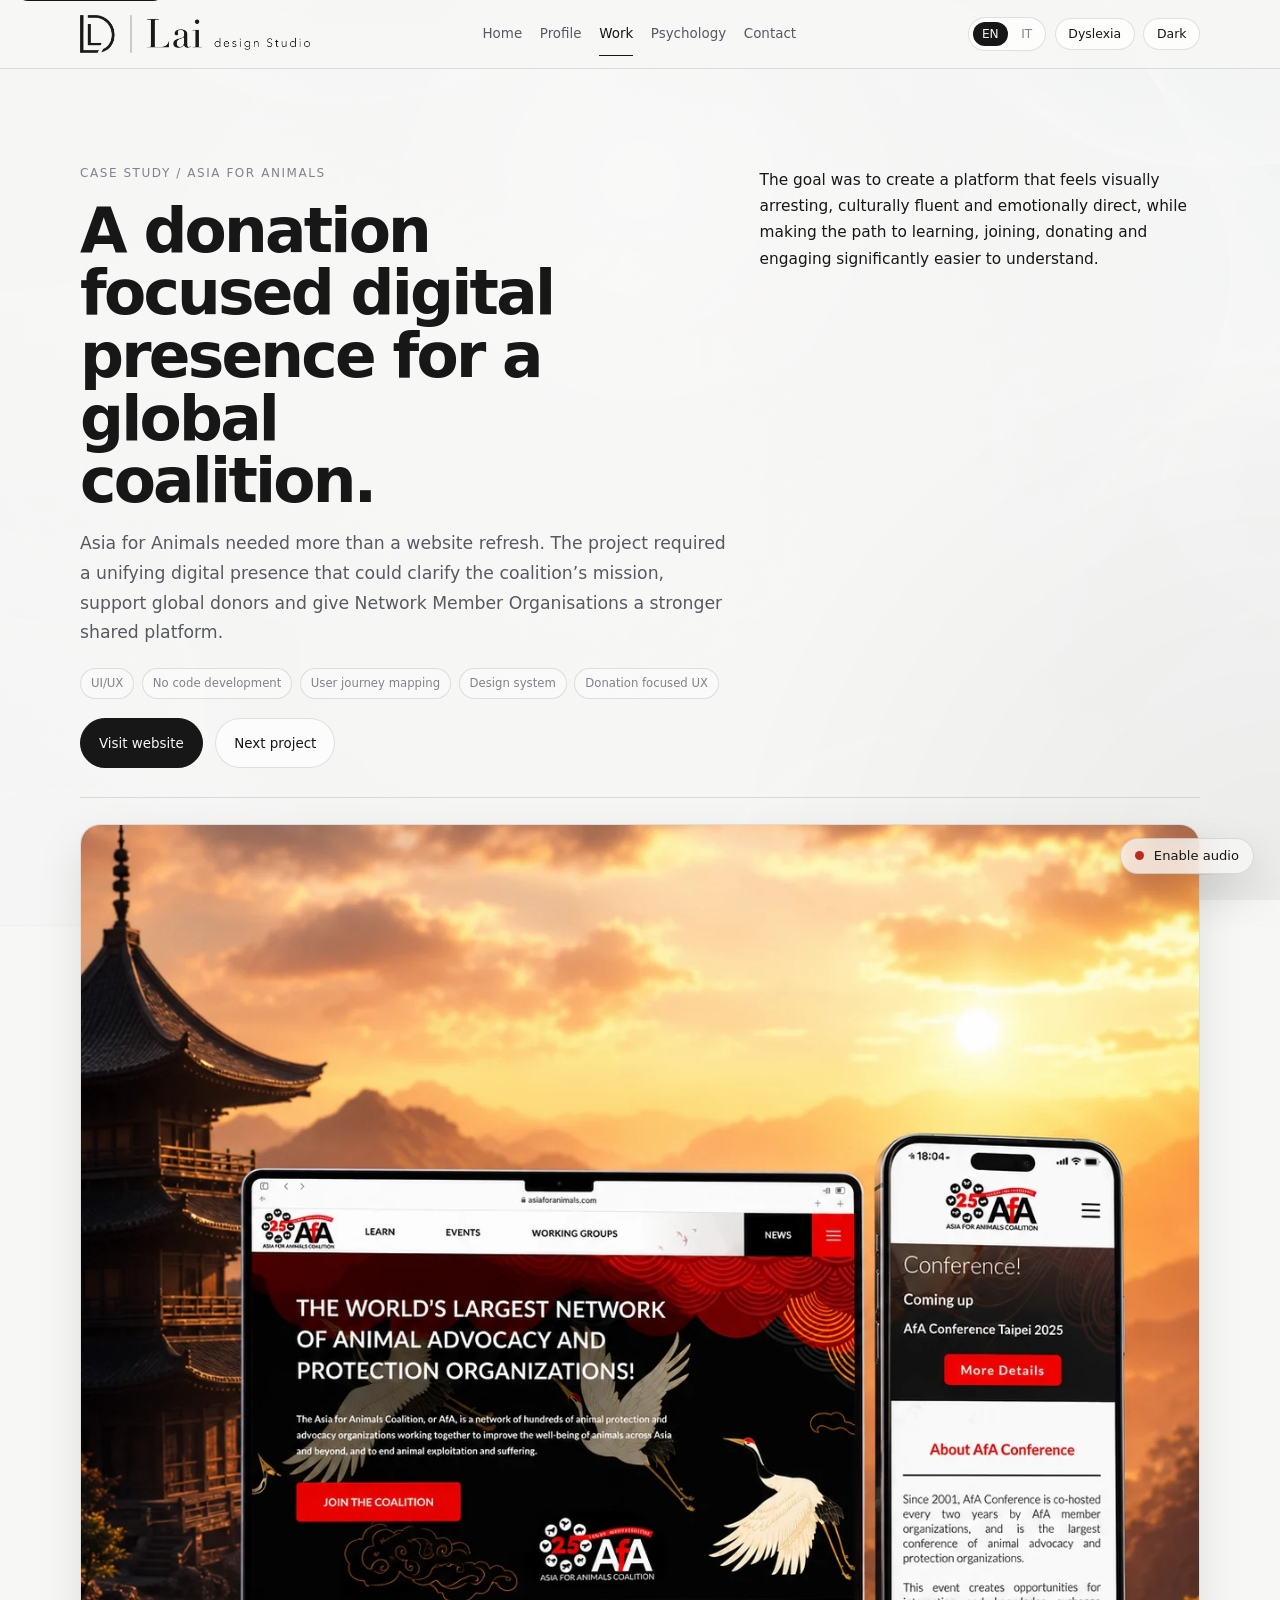
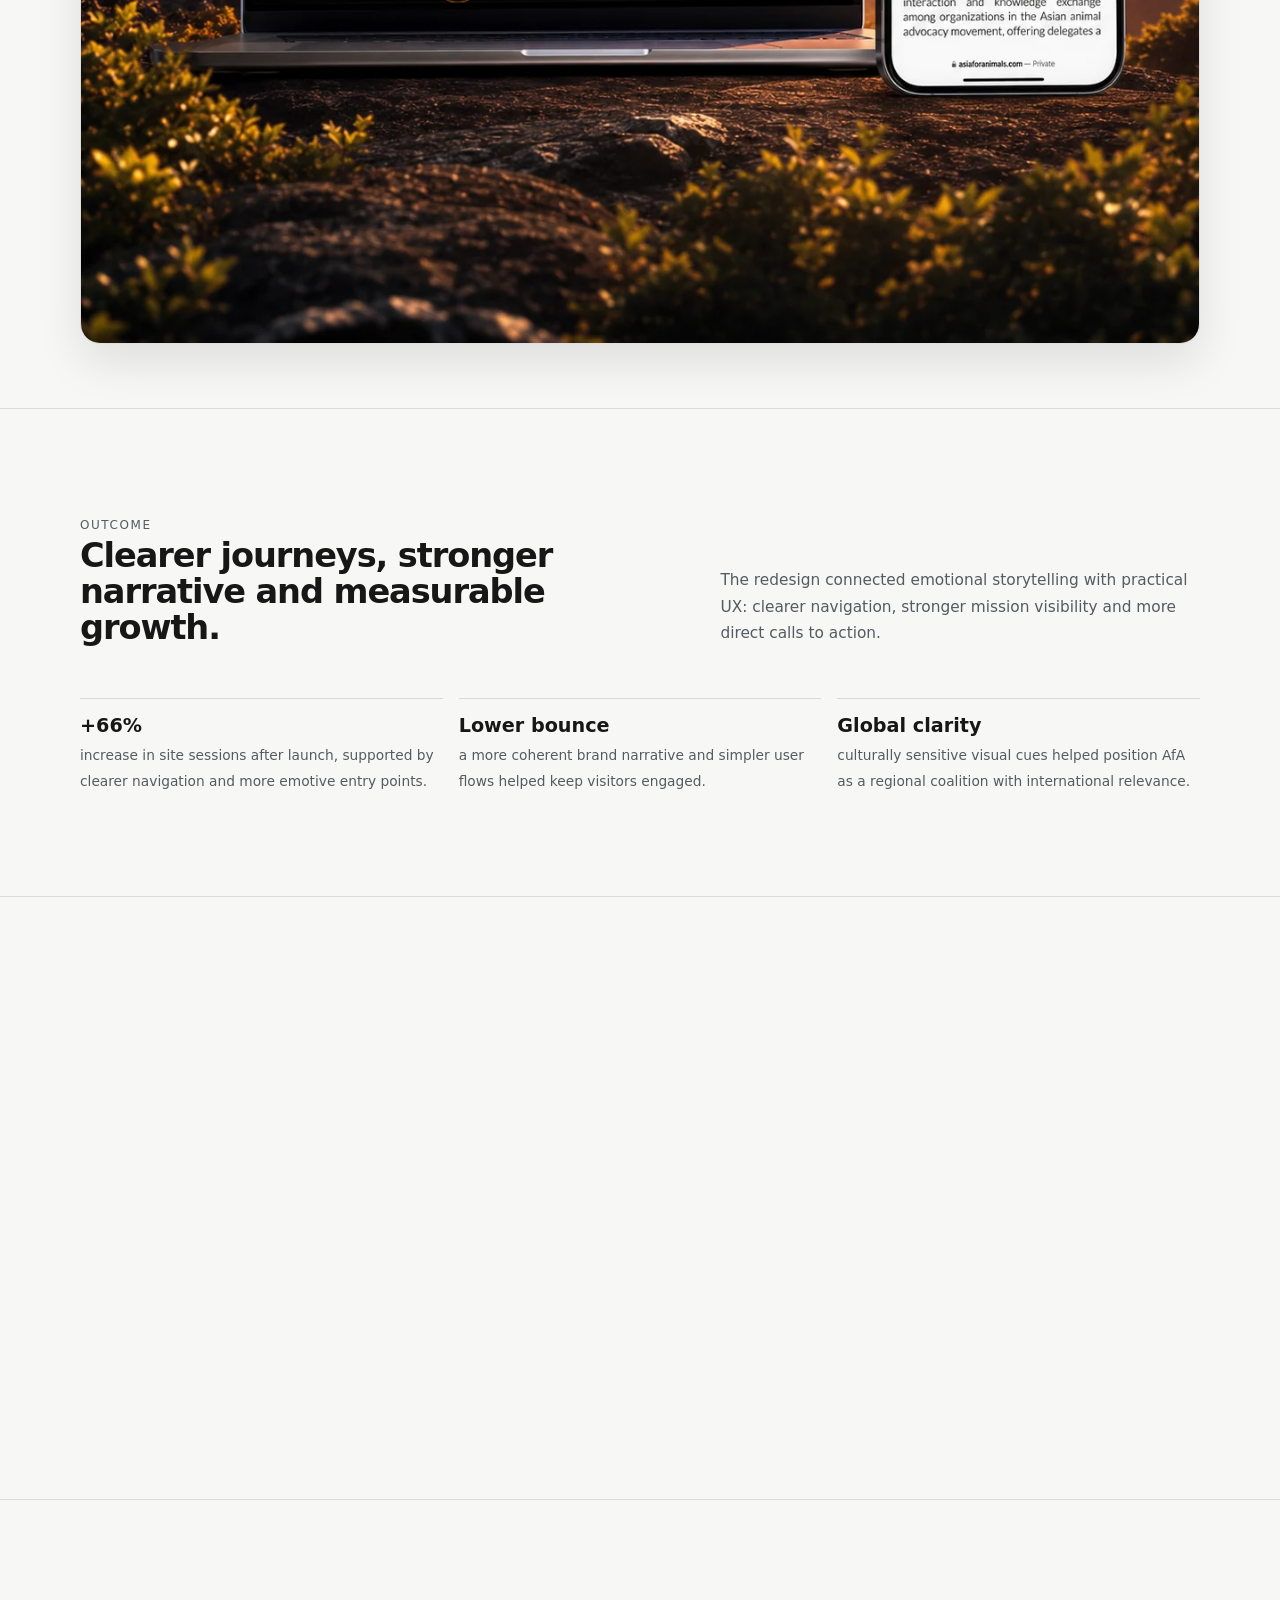
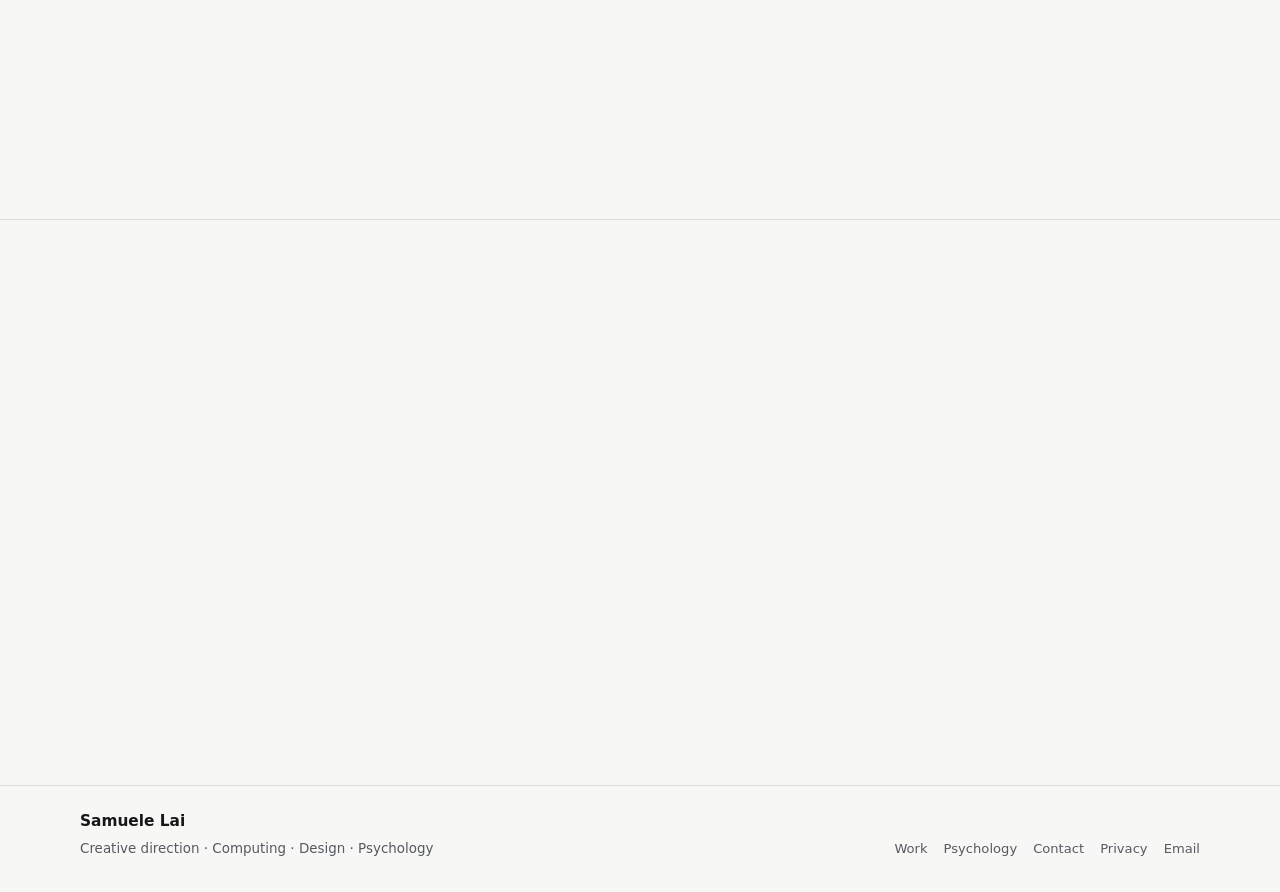
==== case-study-afa.html @ 646d1fa8 "Fix real mobile viewport and layout" ====
<!DOCTYPE html>

<html data-theme="light" lang="en">
<head>
  <meta name="viewport" content="width=device-width, initial-scale=1, viewport-fit=cover">
  <title>Asia for Animals Case Study | UI UX and No Code Platform</title>
  <meta name="description" content="Asia for Animals case study by Lai Design Studio, covering donation focused UX, user journey mapping, design system, no code development and measurable growth.">
  <meta name="author" content="Samuele Lai">
  <link rel="canonical" href="https://laidesign.studio/case-study-afa.html">
  <meta name="robots" content="index, follow, max-image-preview:large">
  <meta name="theme-color" content="#0d0d0e" media="(prefers-color-scheme: dark)">
  <meta name="theme-color" content="#f7f7f5" media="(prefers-color-scheme: light)">
  <meta property="og:site_name" content="Lai Design Studio">
  <meta property="og:type" content="article">
  <meta property="og:title" content="Asia for Animals Case Study | UI UX and No Code Platform">
  <meta property="og:description" content="Asia for Animals case study by Lai Design Studio, covering donation focused UX, user journey mapping, design system, no code development and measurable growth.">
  <meta property="og:url" content="https://laidesign.studio/case-study-afa.html">
  <meta property="og:image" content="https://laidesign.studio/assets/img/afa-hero-mockup.png">
  <meta property="og:image:width" content="1200">
  <meta property="og:image:height" content="630">
  <meta property="og:locale" content="en_GB">
  <meta property="og:locale:alternate" content="it_IT">
  <meta name="twitter:card" content="summary_large_image">
  <meta name="twitter:title" content="Asia for Animals Case Study | UI UX and No Code Platform">
  <meta name="twitter:description" content="Asia for Animals case study by Lai Design Studio, covering donation focused UX, user journey mapping, design system, no code development and measurable growth.">
  <meta name="twitter:image" content="https://laidesign.studio/assets/img/afa-hero-mockup.png">
  <script type="application/ld+json">{"@context":"https://schema.org","@graph":[{"@type":"Person","@id":"https://laidesign.studio/#samuele-lai","name":"Samuele Lai","url":"https://laidesign.studio","email":"samuelelai@laidesign.studio","jobTitle":"Digital designer, UI UX practitioner and psychology informed researcher","worksFor":{"@id":"https://laidesign.studio/#organization"},"knowsAbout":["UI and UX","Custom coded websites","Design systems","Digital strategy","Psychology informed design","Animation film judging","Film festival digital systems"]},{"@type":"Organization","@id":"https://laidesign.studio/#organization","name":"Lai Design Studio","url":"https://laidesign.studio","email":"samuelelai@laidesign.studio","logo":"https://laidesign.studio/assets/img/lai-design-logo.png","founder":{"@id":"https://laidesign.studio/#samuele-lai"}},{"@type":"WebSite","@id":"https://laidesign.studio/#website","name":"Lai Design Studio","url":"https://laidesign.studio","inLanguage":["en","it"],"publisher":{"@id":"https://laidesign.studio/#organization"}},{"@type":"Article","@id":"https://laidesign.studio/case-study-afa.html#webpage","url":"https://laidesign.studio/case-study-afa.html","name":"Asia for Animals Case Study | UI UX and No Code Platform","description":"Asia for Animals case study by Lai Design Studio, covering donation focused UX, user journey mapping, design system, no code development and measurable growth.","isPartOf":{"@id":"https://laidesign.studio/#website"},"image":"https://laidesign.studio/assets/img/afa-hero-mockup.png","inLanguage":["en","it"]}]}</script>
<meta charset="utf-8"/>
<meta content="Samuele Lai" name="author"/>
<meta content="website" property="og:type"/>
<meta content="assets/img/og image.svg" property="og:image"/>
<link href="assets/img/mark.svg" rel="icon" type="image/svg+xml"/>
<link href="manifest.webmanifest" rel="manifest"/>
<link href="assets/css/styles.css?v=mobile-real-fix-2" rel="stylesheet"/>
<script defer="" src="assets/js/main.js"></script>
<meta content="Asia for Animals case study by Samuele Lai: UI/UX, no code development, design system and donation focused digital strategy." name="description"/>
<meta content="Asia for Animals: Case Study" property="og:title"/>
<meta content="Asia for Animals case study by Samuele Lai: UI/UX, no code development, design system and donation focused digital strategy." property="og:description"/>
</head>
<body>
<a class="skip-link" href="#main">Skip to content</a>
<div class="site-shell">
<header class="header">
<div class="container navbar">
<a aria-label="Lai Design Studio home" class="brand" href="index.html">
<picture>
<source srcset="assets/img/lai-design-logo.webp" type="image/webp"/>
<img alt="Lai Design Studio" class="brand-logo" src="assets/img/lai-design-logo.png"/ decoding="async" width="900" height="147">
</picture>
</a>
<nav aria-label="Primary navigation" class="nav-links">
<a data-i18n="nav.home" href="index.html">Home</a>
<a data-i18n="nav.profile" href="profile.html">Profile</a>
<a aria-current="page" data-i18n="nav.work" href="work.html">Work</a>
<a data-i18n="nav.psychology" href="psychology.html">Psychology</a>
<a data-i18n="nav.contact" href="contact.html">Contact</a>
</nav>
<div class="nav-actions">
<div aria-label="Language selector" class="lang-switch">
<button aria-pressed="true" data-lang="en" type="button">EN</button>
<button aria-pressed="false" data-lang="it" type="button">IT</button>
</div>
<button aria-label="Toggle dyslexia-friendly reading mode" aria-pressed="false" class="icon-button" data-dyslexia-toggle="" data-i18n="ui.dyslexia" type="button">Dyslexia</button>
<button aria-label="Switch colour theme" class="icon-button" data-i18n="ui.dark" data-theme-toggle="" type="button">Dark</button>
<button aria-expanded="false" aria-label="Open navigation menu" class="menu-button" data-i18n="ui.menu" data-menu-button="" type="button">Menu</button>
</div>
</div>
<div class="mobile-nav" data-mobile-nav="">
<div class="container">
<a data-i18n="nav.home" href="index.html">Home</a>
<a data-i18n="nav.profile" href="profile.html">Profile</a>
<a aria-current="page" data-i18n="nav.work" href="work.html">Work</a>
<a data-i18n="nav.psychology" href="psychology.html">Psychology</a>
<a data-i18n="nav.contact" href="contact.html">Contact</a>
<div aria-label="Language selector" class="mobile-lang">
<button aria-pressed="true" data-lang="en" type="button">EN</button>
<button aria-pressed="false" data-lang="it" type="button">IT</button>
</div>
</div>
</div>
</header>
<main class="page-main" id="main">
<section class="page-intro">
<div class="container intro-grid">
<div class="reveal">
<p class="kicker"><span data-i18n="afa.kicker">Case study / Asia for Animals</span></p>
<h1><span data-i18n="afa.title">A donation focused digital presence for a global coalition.</span></h1>
<p class="lead"><span data-i18n="afa.lead">Asia for Animals needed more than a website refresh. The project required a unifying digital presence that could clarify the coalition’s mission, support global donors and give Network Member Organisations a stronger shared platform.</span></p>
<div class="project-meta">
<span>UI/UX</span>
<span>No code development</span>
<span>User journey mapping</span>
<span>Design system</span>
<span>Donation focused UX</span>
</div>
<div class="hero-actions" style="margin-top:1.2rem">
<a class="button" href="https://asiaforanimals.com" rel="noopener noreferrer" target="_blank"><span data-i18n="afa.visit">Visit website</span></a>
<a class="button secondary" href="case-study-catalina.html"><span data-i18n="afa.next">Next project</span></a>
</div>
</div>
<div class="reveal">
<p><span data-i18n="afa.side">The goal was to create a platform that feels visually arresting, culturally fluent and emotionally direct, while making the path to learning, joining, donating and engaging significantly easier to understand.</span></p>
</div>
</div>
<div class="container case-hero-media reveal">
<picture>
<source srcset="assets/img/afa-hero-mockup.webp" type="image/webp"/>
<img alt="Asia for Animals website shown on laptop and mobile against a warm Asian landscape." class="case-image" loading="lazy" src="assets/img/afa-hero-mockup.png"/ decoding="async" width="1254" height="1254">
</picture>
</div>
</section>
<section class="section section-line">
<div class="container">
<div class="section-head reveal">
<div>
<p class="kicker"><span data-i18n="afa.outcome.kicker">Outcome</span></p>
<h2><span data-i18n="afa.outcome.title">Clearer journeys, stronger narrative and measurable growth.</span></h2>
</div>
<p><span data-i18n="afa.outcome.text">The redesign connected emotional storytelling with practical UX: clearer navigation, stronger mission visibility and more direct calls to action.</span></p>
</div>
<div class="outcome-list reveal">
<div class="outcome"><strong>+66%</strong><span>increase in site sessions after launch, supported by clearer navigation and more emotive entry points.</span></div>
<div class="outcome"><strong>Lower bounce</strong><span>a more coherent brand narrative and simpler user flows helped keep visitors engaged.</span></div>
<div class="outcome"><strong>Global clarity</strong><span>culturally sensitive visual cues helped position AfA as a regional coalition with international relevance.</span></div>
</div>
</div>
</section>
<section class="section section-line">
<div class="container project-visual-grid">
<div class="text-block reveal">
<p class="kicker"><span data-i18n="afa.research.kicker">Research</span></p>
<h3><span data-i18n="afa.research.title">The problem was mission clarity and navigation depth.</span></h3>
<p><span data-i18n="afa.research.p1">The research phase examined established advocacy organisations such as WWF and ASPCA to identify effective donation flows, high impact messaging and credibility patterns. Existing metrics highlighted opportunities for traffic growth, regional reach and engagement improvement.</span></p>
<p><span data-i18n="afa.research.p2">User surveys pointed to repeated friction: visitors found navigation too complex and the mission was not visible quickly enough. For a cause driven organisation, that delay matters. AfA’s story needed to surface in seconds.</span></p>
</div>
<div class="project-visual-stack reveal">
<picture>
<source srcset="assets/img/afa-user-journey.webp" type="image/webp"/>
<img alt="AFA user journey map showing volunteer, learning and support pathways." class="case-image" loading="lazy" src="assets/img/afa-user-journey.png"/ decoding="async" width="1672" height="941">
</picture>
</div>
</div>
</section>
<section class="section section-line">
<div class="container">
<div class="section-head reveal">
<div>
<p class="kicker"><span data-i18n="afa.process.kicker">Process</span></p>
<h2><span data-i18n="afa.process.title">From research to a clearer action system.</span></h2>
</div>
<p><span data-i18n="afa.process.text">The project moved from evidence gathering to journey mapping, then into visual design and prototype validation.</span></p>
</div>
<div class="process-list reveal">
<div class="process-item">
<div>
<h3>Competitive and behavioural research</h3>
<p>Benchmarked advocacy platforms, reviewed traffic opportunities and identified where users were losing clarity or momentum.</p>
</div>
</div>
<div class="process-item">
<div>
<h3>User journey mapping</h3>
<p>Mapped pathways around learning, volunteering, donating, joining the community and finding support, with News and Donate treated as priority touchpoints.</p>
</div>
</div>
<div class="process-item">
<div>
<h3>Design system</h3>
<p>Built a visual language around red, white, black and calm neutrals, supported by clear typography, strong calls to action and consistent spacing.</p>
</div>
</div>
<div class="process-item">
<div>
<h3>Prototype validation</h3>
<p>Tested flows to confirm that users could reach the organisation’s core offerings more quickly and understand the mission without unnecessary interpretation.</p>
</div>
</div>
</div>
</div>
</section>
<section class="section section-line">
<div class="container project-visual-grid">
<div class="project-visual-stack reveal">
<picture>
<source srcset="assets/img/afa-design-system.webp" type="image/webp"/>
<img alt="Asia for Animals design system showing colours, typography, buttons and spacing." class="case-image" loading="lazy" src="assets/img/afa-design-system.png"/ decoding="async" width="1122" height="1402">
</picture>
</div>
<div class="text-block reveal">
<p class="kicker">Design system</p>
<h3><span data-i18n="afa.design.title">Bold, compassionate and clear.</span></h3>
<p><span data-i18n="afa.design.p1">The visual system uses strong red accents for urgency and action, black for authority, white for clarity and calm neutrals to let mission focused imagery carry emotional weight.</span></p>
<p><span data-i18n="afa.design.p2">Subtle East Asian visual references create cultural familiarity without turning the design into cliché. The goal was a confident advocacy identity: direct enough to convert, refined enough to build trust.</span></p>
</div>
</div>
</section>
<section class="section section-line">
<div class="container project-visual-grid">
<div class="text-block reveal">
<p class="kicker">Interface</p>
<h3><span data-i18n="afa.interface.title">Emotion first, action close behind.</span></h3>
<p><span data-i18n="afa.interface.p1">The homepage was designed to communicate scale, urgency and credibility immediately. Large hero messaging explains the network’s role, while donation and coalition prompts remain visible without overwhelming the user.</span></p>
<p><span data-i18n="afa.interface.p2">Decluttered sections guide attention toward the organisation’s core actions: learn, donate, volunteer, join and engage with the wider coalition.</span></p>
</div>
<div class="project-visual-stack reveal">
<picture>
<source srcset="assets/img/afa-homepage.webp" type="image/webp"/>
<img alt="Asia for Animals homepage design with crane hero image and advocacy content." class="case-image" loading="lazy" src="assets/img/afa-homepage.png"/ decoding="async" width="1024" height="1536">
</picture>
<picture>
<source srcset="assets/img/afa-menu.webp" type="image/webp"/>
<img alt="Asia for Animals expanded navigation menu showing Learn, Events and Working Groups." class="case-image" loading="lazy" src="assets/img/afa-menu.png"/ decoding="async" width="1024" height="1536">
</picture>
</div>
</div>
</section>
<section class="section section-line">
<div class="container split-text">
<div class="text-block reveal">
<p class="kicker">Conclusion</p>
<h3><span data-i18n="afa.conclusion.title">Design empathy turned complexity into momentum.</span></h3>
<p><span data-i18n="afa.conclusion.p1">AfA’s digital transformation shows how a cause driven website can become clearer, more emotionally resonant and more action oriented when UX, visual identity and organisational goals are treated as one system.</span></p>
<p><span data-i18n="afa.conclusion.p2">The result is a platform that makes the coalition easier to understand, easier to join and easier to support.</span></p>
</div>
<div class="list-block reveal">
<p class="kicker">Next project</p>
<h3><span data-i18n="home.meta2">Catalina Film Festival</span></h3>
<p>Creative direction and lighter infrastructure for a film festival website.</p>
<div class="inline-actions"><a class="button ghost" href="case-study-catalina.html">Open Catalina case</a></div>
</div>
</div>
</section>
</main>
<footer class="footer">
<div class="container footer-grid">
<div>
<strong>Samuele Lai</strong>
<p><span data-i18n="home.portraitNote">Creative direction · Computing · Design · Psychology</span></p>
</div>
<div class="footer-links">
<a data-i18n="nav.work" href="work.html">Work</a>
<a data-i18n="nav.psychology" href="psychology.html">Psychology</a>
<a data-i18n="nav.contact" href="contact.html">Contact</a>
<a href="privacy.html">Privacy</a>
<a href="mailto:samuelelai@laidesign.studio">Email</a>
</div>
</div>
</footer>
</div>
</body>
</html>
---- assets/css/styles.css ----
:root {
  --bg: #f7f7f5;
  --surface: rgba(255,255,255,0.62);
  --surface-strong: rgba(255,255,255,0.78);
  --text: #171717;
  --muted: #565a61;
  --soft: #7f838b;
  --line: rgba(20,20,20,0.12);
  --line-strong: rgba(20,20,20,0.24);
  --accent: #171717;
  --shadow: 0 18px 48px rgba(18,18,18,0.08);
  --container: min(1120px, calc(100vw - 2.5rem));
  --hero-title: clamp(2.15rem, 4.8vw, 4.35rem);
  --h2: clamp(1.45rem, 2.75vw, 2.1rem);
  --h3: clamp(1.05rem, 1.7vw, 1.28rem);
  --lead: clamp(1rem, 1.35vw, 1.14rem);
  --body: 0.96rem;
  --nav-height: 4.25rem;
  --font-main: system-ui, -apple-system, BlinkMacSystemFont, "Segoe UI", Arial, sans-serif;
  --font-dyslexia: Arial, Verdana, Tahoma, sans-serif;
  color-scheme: light;
}

html[data-theme="dark"] {
  --bg: #0d0d0e;
  --surface: rgba(16,17,19,0.58);
  --surface-strong: rgba(16,17,19,0.78);
  --text: #f2f1ee;
  --muted: #c7c4be;
  --soft: #9e9a93;
  --line: rgba(255,255,255,0.12);
  --line-strong: rgba(255,255,255,0.25);
  --accent: #f2f1ee;
  --shadow: 0 18px 48px rgba(0,0,0,0.38);
  color-scheme: dark;
}

* { box-sizing: border-box; }
html { scroll-behavior: smooth; }
body {
  margin: 0;
  font-family: var(--font-main);
  font-size: var(--body);
  line-height: 1.72;
  color: var(--text);
  background: var(--bg);
  min-height: 100vh;
  text-rendering: optimizeLegibility;
  -webkit-font-smoothing: antialiased;
  position: relative;
  overflow-x: hidden;
}
body::before {
  content: "";
  position: fixed;
  inset: -1rem;
  background-image: linear-gradient(to bottom, rgba(247,247,245,0.84), rgba(247,247,245,0.94)), url('../img/bg-light.webp');
  background-size: cover;
  background-position: center;
  background-repeat: no-repeat;
  z-index: -2;
  transform: translate3d(calc(var(--mx, 0) * -8px), calc(var(--my, 0) * -8px), 0) scale(1.02);
  transition: transform .28s ease-out;
}
html[data-theme="dark"] body::before {
  background-image: linear-gradient(to bottom, rgba(6,6,7,0.82), rgba(11,11,12,0.94)), url('../img/bg-dark.webp');
}
body::after {
  content: "";
  position: fixed;
  inset: 0;
  background:
    radial-gradient(circle at calc(50% + var(--mx, 0) * 18%) calc(20% + var(--my, 0) * 14%), rgba(255,255,255,0.34), transparent 34%),
    radial-gradient(circle at bottom right, rgba(0,0,0,0.045), transparent 36%);
  z-index: -1;
  pointer-events: none;
}
html[data-theme="dark"] body::after {
  background:
    radial-gradient(circle at calc(50% + var(--mx, 0) * 18%) calc(20% + var(--my, 0) * 14%), rgba(255,255,255,0.055), transparent 34%),
    radial-gradient(circle at bottom right, rgba(196,152,98,0.06), transparent 32%);
}
body.dyslexia-mode {
  font-family: var(--font-dyslexia);
  letter-spacing: 0.012em;
  word-spacing: 0.06em;
  line-height: 1.86;
}
img { max-width: 100%; display: block; }
a { color: inherit; text-decoration: none; }
button, input, textarea { font: inherit; }
button { cursor: pointer; }
::selection { background: rgba(110, 110, 110, 0.22); }

.skip-link {
  position: absolute;
  left: 1rem;
  top: -3rem;
  background: var(--text);
  color: var(--bg);
  padding: .7rem 1rem;
  z-index: 20;
  border-radius: .75rem;
}
.skip-link:focus { top: 1rem; }

.container { width: var(--container); margin: 0 auto; }
.section { padding: 4.6rem 0; }
.section-line { border-top: 1px solid var(--line); }
.page-main { padding-top: calc(var(--nav-height) + 2rem); }

.header {
  position: fixed;
  inset: 0 0 auto;
  z-index: 15;
  backdrop-filter: blur(18px);
  -webkit-backdrop-filter: blur(18px);
  background: color-mix(in srgb, var(--bg) 84%, transparent);
  border-bottom: 1px solid var(--line);
}
.navbar {
  min-height: var(--nav-height);
  display: grid;
  grid-template-columns: auto 1fr auto;
  gap: 1rem;
  align-items: center;
}
.brand { display: inline-flex; align-items: center; gap: .78rem; min-width: 0; }
.brand img { width: 32px; height: 32px; }
.brand-text { display: grid; gap: .05rem; }
.brand-text strong { font-size: 0.92rem; font-weight: 640; letter-spacing: 0.01em; }
.brand-text span { font-size: 0.72rem; color: var(--soft); }
.nav-links { display: flex; justify-content: center; gap: 1.1rem; flex-wrap: wrap; }
.nav-links a {
  font-size: 0.84rem;
  color: var(--muted);
  padding: .25rem 0;
  position: relative;
}
.nav-links a[aria-current="page"], .nav-links a:hover { color: var(--text); }
.nav-links a[aria-current="page"]::after {
  content: "";
  position: absolute;
  left: 0; right: 0; bottom: -.42rem;
  height: 1px; background: var(--text);
}
.nav-actions { display: flex; align-items: center; gap: .55rem; }
.icon-button, .menu-button, .chip-button {
  border: 1px solid var(--line);
  background: var(--surface);
  color: var(--text);
  padding: .54rem .78rem;
  border-radius: 999px;
  font-size: .78rem;
  line-height: 1;
}
.icon-button:hover, .menu-button:hover, .chip-button:hover { border-color: var(--line-strong); background: var(--surface-strong); }
.menu-button { display: none; }
.mobile-nav {
  display: none;
  border-top: 1px solid var(--line);
  background: color-mix(in srgb, var(--bg) 90%, transparent);
}
.mobile-nav.open { display: block; }
.mobile-nav .container { display: grid; padding: 1rem 0 1.2rem; gap: .7rem; }
.mobile-nav a { font-size: .95rem; color: var(--muted); }
.mobile-nav a[aria-current="page"] { color: var(--text); }

.hero { padding: 2.2rem 0 4.2rem; }
.hero-grid {
  display: grid;
  grid-template-columns: minmax(0, 1.04fr) minmax(300px, .96fr);
  gap: 2.4rem;
  align-items: center;
}
.kicker {
  display: inline-block;
  font-size: .75rem;
  text-transform: uppercase;
  letter-spacing: .13em;
  color: var(--soft);
  margin-bottom: 1rem;
}
.hero h1, .page-intro h1 {
  font-size: var(--hero-title);
  line-height: 1.02;
  letter-spacing: -0.045em;
  margin: 0 0 1rem;
  font-weight: 620;
  max-width: 11.5ch;
}
.hero .lead, .page-intro .lead {
  font-size: var(--lead);
  color: var(--muted);
  margin: 0 0 1.25rem;
  max-width: 47rem;
}
.hero-metadata { display: flex; flex-wrap: wrap; gap: .55rem 1rem; font-size: .84rem; color: var(--soft); margin-bottom: 1.5rem; }
.hero-actions, .inline-actions, .contact-actions { display: flex; gap: .78rem; flex-wrap: wrap; }
.button {
  display: inline-flex;
  align-items: center;
  justify-content: center;
  gap: .4rem;
  border: 1px solid var(--text);
  color: var(--bg);
  background: var(--text);
  padding: .78rem 1.12rem;
  border-radius: 999px;
  font-size: .84rem;
  min-height: 44px;
  transition: transform .18s ease, background .18s ease, border-color .18s ease;
}
.button.secondary { background: var(--surface); color: var(--text); border-color: var(--line); }
.button.ghost { background: transparent; color: var(--text); border-color: var(--line-strong); }
.button:hover { transform: translateY(-2px); }

.cutout-stage {
  position: relative;
  min-height: 650px;
  display: flex;
  align-items: flex-end;
  justify-content: center;
  overflow: visible;
}
.cutout-stage.hero-cutout {
  justify-content: flex-end;
}
.cutout-img {
  width: min(100%, 490px);
  max-height: 74vh;
  object-fit: contain;
  object-position: bottom center;
  filter: drop-shadow(0 28px 34px rgba(0,0,0,.16));
  transform: translate3d(calc(var(--mx, 0) * -5px), calc(var(--my, 0) * -5px), 0);
  transition: transform .28s ease-out, filter .28s ease-out;
}
html[data-theme="dark"] .cutout-img {
  filter: drop-shadow(0 28px 42px rgba(0,0,0,.48));
}
.cutout-note {
  position: absolute;
  right: 0;
  bottom: .6rem;
  max-width: 210px;
  font-size: .76rem;
  color: var(--soft);
  text-align: right;
}
.cutout-inline {
  display: flex;
  justify-content: center;
  align-items: flex-end;
  min-height: 360px;
  overflow: visible;
}
.cutout-inline .cutout-img { width: min(100%, 330px); max-height: 430px; }
.cutout-row {
  display: grid;
  grid-template-columns: minmax(260px, .62fr) minmax(0, 1fr);
  gap: 2rem;
  align-items: center;
}
.cutout-row.reverse {
  grid-template-columns: minmax(0, 1fr) minmax(260px, .62fr);
}
.cutout-row.reverse .cutout-inline { order: 2; }

.page-intro { padding: 1.4rem 0 2.3rem; }
.page-intro .intro-grid {
  display: grid;
  grid-template-columns: minmax(0, 1fr) minmax(260px, .68fr);
  gap: 2rem;
  align-items: start;
}
.page-intro p:last-child { margin-bottom: 0; }
.editorial-note { padding: 1.3rem 0 0; font-size: .98rem; color: var(--muted); max-width: 58rem; }

.section-head {
  display: grid;
  grid-template-columns: minmax(0, 1fr) minmax(280px, .78fr);
  gap: 1.6rem;
  align-items: end;
  margin-bottom: 2rem;
}
.section-head h2 { margin: 0; font-size: var(--h2); line-height: 1.08; letter-spacing: -0.032em; font-weight: 620; }
.section-head p { color: var(--muted); margin: 0; }

.split-text, .editorial-grid, .case-columns, .contact-grid, .practice-grid {
  display: grid;
  grid-template-columns: minmax(0, 1fr) minmax(0, .94fr);
  gap: 2.2rem;
}
.practice-grid { grid-template-columns: repeat(4, minmax(0, 1fr)); }
.practice-link {
  display: grid;
  align-content: space-between;
  gap: 1.2rem;
  min-height: 230px;
  padding-top: 1rem;
  border-top: 1px solid var(--line);
  transition: transform .24s ease, border-color .24s ease;
}
.practice-link:hover { transform: translateY(-5px); border-color: var(--line-strong); }
.practice-link strong { font-size: 1.08rem; line-height: 1.2; }
.practice-link p { margin: .55rem 0 0; color: var(--muted); }
.practice-link span { color: var(--soft); font-size: .8rem; }

.text-block h3, .list-block h3, .case-section h3, .editorial-panel h3, .contact-block h3 {
  margin: 0 0 .78rem;
  font-size: var(--h3);
  line-height: 1.2;
  font-weight: 620;
}
.text-block p, .list-block p, .case-section p, .row-content p, .contact-block p { color: var(--muted); }

.metrics, .case-summary {
  display: grid;
  grid-template-columns: repeat(4, minmax(0, 1fr));
  gap: 1rem;
}
.metric { padding: 1rem 0; border-top: 1px solid var(--line); }
.metric strong { display: block; font-size: 1.15rem; line-height: 1.15; font-weight: 650; margin-bottom: .25rem; }
.metric span { font-size: .84rem; color: var(--muted); }

.row-list { border-top: 1px solid var(--line); }
.row-item {
  display: grid;
  grid-template-columns: 120px minmax(0, 1fr) auto;
  gap: 1.35rem;
  align-items: start;
  padding: 1.16rem 0;
  border-bottom: 1px solid var(--line);
}
.row-label { font-size: .72rem; text-transform: uppercase; letter-spacing: .13em; color: var(--soft); padding-top: .24rem; }
.row-content h3 { margin: 0 0 .32rem; font-size: 1.12rem; line-height: 1.22; font-weight: 610; }
.row-content p { margin: 0 0 .55rem; }
.row-link {
  align-self: center;
  font-size: .8rem;
  color: var(--text);
  border: 1px solid var(--line);
  padding: .55rem .88rem;
  border-radius: 999px;
  white-space: nowrap;
  transition: transform .18s ease, border-color .18s ease;
}
.row-link:hover { transform: translateX(2px); border-color: var(--line-strong); }
.tags { display: flex; flex-wrap: wrap; gap: .38rem; }
.tag { border: 1px solid var(--line); border-radius: 999px; padding: .22rem .55rem; font-size: .71rem; color: var(--soft); }

.filter-bar { display: flex; flex-wrap: wrap; gap: .52rem; margin-bottom: 1.2rem; }
.chip-button[aria-pressed="true"] { border-color: var(--text); background: var(--text); color: var(--bg); }
[data-filter-item].is-hidden { display: none; }

.editorial-panel { padding-top: 1rem; border-top: 1px solid var(--line); }
.case-section { padding: 1.2rem 0 0; }
.case-list, .detail-list { margin: 0; padding-left: 1.15rem; color: var(--muted); }
.case-list li, .detail-list li { margin-bottom: .58rem; }
.quote-line {
  border-left: 2px solid var(--line-strong);
  padding-left: 1rem;
  color: var(--muted);
  font-size: .98rem;
}
.email-link { font-size: clamp(1.02rem, 2.3vw, 1.42rem); line-height: 1.2; letter-spacing: -0.02em; display: inline-block; margin-top: .35rem; }
.form-grid { display: grid; gap: .92rem; }
.field { display: grid; gap: .42rem; }
.field label { font-size: .8rem; color: var(--soft); }
.field input, .field textarea {
  border: 1px solid var(--line);
  background: color-mix(in srgb, var(--surface) 82%, transparent);
  color: var(--text);
  border-radius: 18px;
  padding: .92rem .96rem;
}
.field textarea { min-height: 160px; resize: vertical; }
.small-note { font-size: .76rem; color: var(--soft); }

.footer { border-top: 1px solid var(--line); padding: 1.35rem 0 2rem; margin-top: 3rem; }
.footer-grid { display: grid; grid-template-columns: 1fr auto; gap: 1rem; align-items: end; }
.footer p { margin: .18rem 0 0; color: var(--muted); font-size: .84rem; }
.footer-links { display: flex; flex-wrap: wrap; gap: .82rem 1rem; font-size: .82rem; color: var(--muted); }

.reveal { opacity: 0; transform: translateY(14px); transition: opacity .64s ease, transform .64s cubic-bezier(.2,.8,.2,1); transition-delay: var(--delay, 0ms); }
.reveal.is-visible { opacity: 1; transform: translateY(0); }
.stagger > * { --delay: calc(var(--i, 0) * 75ms); }

@media (prefers-reduced-motion: reduce) {
  html { scroll-behavior: auto; }
  *, *::before, *::after { animation-duration: .001ms !important; animation-iteration-count: 1 !important; transition-duration: .001ms !important; }
  body::before, .cutout-img { transform: none !important; }
}

@media (max-width: 980px) {
  .hero-grid, .page-intro .intro-grid, .section-head, .split-text, .editorial-grid, .case-columns, .contact-grid, .footer-grid, .cutout-row, .cutout-row.reverse {
    grid-template-columns: 1fr;
  }
  .cutout-row.reverse .cutout-inline { order: 0; }
  .practice-grid, .metrics, .case-summary { grid-template-columns: repeat(2, minmax(0, 1fr)); }
  .cutout-stage { min-height: 520px; justify-content: center; }
  .cutout-stage.hero-cutout { justify-content: center; }
  .cutout-img { width: min(100%, 420px); max-height: 62vh; }
  .cutout-note { position: static; text-align: center; margin-top: .8rem; }
}
@media (max-width: 820px) {
  .navbar { grid-template-columns: auto auto; }
  .nav-links { display: none; }
  .menu-button { display: inline-flex; }
  .nav-actions { justify-content: end; }
  .row-item { grid-template-columns: 1fr; gap: .55rem; }
  .row-link { justify-self: start; }
}
@media (max-width: 640px) {
  :root { --container: min(100vw - 1.4rem, 1120px); --body: .95rem; }
  .section { padding: 3.4rem 0; }
  .hero { padding: 1.7rem 0 2.5rem; }
  .hero h1, .page-intro h1 { max-width: none; }
  .brand-text span { display: none; }
  .hero-metadata { gap: .48rem .78rem; }
  .practice-grid, .metrics, .case-summary { grid-template-columns: 1fr; }
  .icon-button, .menu-button { padding: .52rem .68rem; font-size: .75rem; }
  .cutout-stage { min-height: 430px; }
  .cutout-img { width: min(100%, 340px); max-height: 58vh; }
  .cutout-inline { min-height: 300px; }
  .cutout-inline .cutout-img { width: min(100%, 280px); max-height: 350px; }
}


/* Project case study visuals */
.case-hero-media {
  margin-top: 1.8rem;
  border-top: 1px solid var(--line);
  padding-top: 1.6rem;
}

.case-image {
  width: 100%;
  height: auto;
  border-radius: 20px;
  border: 1px solid var(--line);
  box-shadow: 0 18px 46px rgba(0,0,0,.10);
  background: rgba(255,255,255,.38);
}

html[data-theme="dark"] .case-image {
  background: rgba(255,255,255,.04);
  box-shadow: 0 18px 46px rgba(0,0,0,.36);
}

.case-image.flush {
  border-radius: 0;
  border: 0;
  box-shadow: none;
  background: transparent;
}

.project-meta {
  display: flex;
  flex-wrap: wrap;
  gap: .48rem;
  margin: 1rem 0 0;
}

.project-meta span {
  border: 1px solid var(--line);
  border-radius: 999px;
  padding: .28rem .62rem;
  font-size: .73rem;
  color: var(--soft);
  background: color-mix(in srgb, var(--surface) 64%, transparent);
}

.project-visual-grid {
  display: grid;
  grid-template-columns: minmax(0, 1.05fr) minmax(0, .95fr);
  gap: 1.3rem;
  align-items: start;
}

.project-visual-stack {
  display: grid;
  gap: 1.3rem;
}

.outcome-list {
  display: grid;
  grid-template-columns: repeat(3, minmax(0, 1fr));
  gap: 1rem;
  margin-top: 1.2rem;
}

.outcome {
  border-top: 1px solid var(--line);
  padding-top: 1rem;
}

.outcome strong {
  display: block;
  font-size: 1.2rem;
  line-height: 1.1;
  margin-bottom: .35rem;
}

.outcome span {
  color: var(--muted);
  font-size: .86rem;
}

.process-list {
  counter-reset: process;
  display: grid;
  gap: 1rem;
}

.process-item {
  counter-increment: process;
  display: grid;
  grid-template-columns: 74px minmax(0, 1fr);
  gap: 1rem;
  border-top: 1px solid var(--line);
  padding-top: 1rem;
}

.process-item::before {
  content: counter(process, decimal-leading-zero);
  color: var(--soft);
  font-size: .78rem;
  letter-spacing: .12em;
}

.process-item h3 {
  margin: 0 0 .35rem;
}

.process-item p {
  margin: 0;
  color: var(--muted);
}

@media (max-width: 980px) {
  .project-visual-grid,
  .outcome-list {
    grid-template-columns: 1fr;
  }
}


/* Home refinement: stronger four-sides section and working image */
.home-capabilities {
  display: grid;
  grid-template-columns: minmax(0, .82fr) minmax(0, 1.18fr);
  gap: clamp(2rem, 5vw, 4rem);
  align-items: start;
}

.home-capabilities .section-head {
  display: block;
  margin-bottom: 0;
  position: sticky;
  top: calc(var(--nav-height) + 2rem);
}

.home-capabilities .section-head h2 {
  max-width: 11ch;
}

.capability-list {
  display: grid;
  gap: 0;
  border-top: 1px solid var(--line);
}

.capability-item {
  display: grid;
  grid-template-columns: 86px minmax(0, 1fr) auto;
  gap: 1.1rem;
  align-items: start;
  padding: 1.35rem 0;
  border-bottom: 1px solid var(--line);
  color: inherit;
  transition: transform .22s ease, border-color .22s ease;
}

.capability-item:hover {
  transform: translateX(4px);
  border-bottom-color: var(--line-strong);
}

.capability-number {
  font-size: .76rem;
  letter-spacing: .12em;
  color: var(--soft);
  text-transform: uppercase;
  padding-top: .12rem;
}

.capability-item h3 {
  margin: 0 0 .32rem;
  font-size: clamp(1.1rem, 2vw, 1.55rem);
  line-height: 1.12;
  letter-spacing: -0.025em;
}

.capability-item p {
  margin: 0;
  color: var(--muted);
  max-width: 38rem;
}

.capability-arrow {
  color: var(--soft);
  font-size: 1.05rem;
  padding-top: .15rem;
}

.work-atmosphere {
  display: grid;
  grid-template-columns: minmax(0, 1.1fr) minmax(270px, .9fr);
  gap: clamp(1.5rem, 4vw, 3rem);
  align-items: end;
}

.work-atmosphere-media {
  overflow: hidden;
  border-radius: 26px;
  border: 1px solid var(--line);
  box-shadow: 0 22px 60px rgba(0,0,0,.13);
  background: rgba(0,0,0,.08);
}

.work-atmosphere-media img {
  width: 100%;
  min-height: 420px;
  object-fit: cover;
  object-position: center;
  transform: scale(1.025);
  transition: transform .7s cubic-bezier(.2,.8,.2,1), filter .7s ease;
  filter: saturate(.86) contrast(1.04);
}

.work-atmosphere-media:hover img {
  transform: scale(1.055);
}

.work-atmosphere-copy {
  border-top: 1px solid var(--line);
  padding-top: 1rem;
}

.work-atmosphere-copy h2 {
  margin: 0 0 .8rem;
  font-size: var(--h2);
  line-height: 1.08;
  letter-spacing: -0.032em;
}

.work-atmosphere-copy p {
  color: var(--muted);
}

html[data-theme="dark"] .work-atmosphere-media {
  box-shadow: 0 22px 60px rgba(0,0,0,.45);
}

@media (max-width: 980px) {
  .home-capabilities,
  .work-atmosphere {
    grid-template-columns: 1fr;
  }

  .home-capabilities .section-head {
    position: static;
  }

  .home-capabilities .section-head h2 {
    max-width: none;
  }
}

@media (max-width: 640px) {
  .capability-item {
    grid-template-columns: 1fr auto;
    gap: .65rem;
  }

  .capability-number {
    grid-column: 1 / -1;
  }

  .work-atmosphere-media img {
    min-height: 300px;
  }
}


/* Lai Design Studio logo + language switch */
.brand-logo {
  width: clamp(150px, 18vw, 260px);
  height: auto;
  object-fit: contain;
  display: block;
}

html[data-theme="dark"] .brand-logo {
  filter: invert(1);
}

.brand img.brand-logo {
  width: clamp(150px, 18vw, 260px);
  height: auto;
}

.brand-text {
  display: none;
}

.lang-switch {
  display: inline-flex;
  align-items: center;
  gap: .25rem;
  border: 1px solid var(--line);
  background: var(--surface);
  border-radius: 999px;
  padding: .22rem;
}

.lang-switch button {
  border: 0;
  background: transparent;
  color: var(--soft);
  border-radius: 999px;
  padding: .38rem .58rem;
  font-size: .76rem;
  line-height: 1;
}

.lang-switch button[aria-pressed="true"] {
  background: var(--text);
  color: var(--bg);
}

.mobile-lang {
  display: flex;
  gap: .4rem;
  padding-top: .55rem;
}

.mobile-lang button {
  border: 1px solid var(--line);
  background: var(--surface);
  color: var(--text);
  border-radius: 999px;
  padding: .55rem .75rem;
  font-size: .78rem;
}

.mobile-lang button[aria-pressed="true"] {
  background: var(--text);
  color: var(--bg);
}

@media (max-width: 980px) {
  .brand-logo {
    width: clamp(138px, 28vw, 220px);
  }
}

@media (max-width: 640px) {
  .brand-logo,
  .brand img.brand-logo {
    width: 140px;
  }

  .lang-switch {
    display: none;
  }
}


/* Catalina upgraded case study */
.case-kpi-strip {
  display: grid;
  grid-template-columns: repeat(4, minmax(0, 1fr));
  gap: 1rem;
  margin-top: 1.25rem;
}

.case-kpi {
  border-top: 1px solid var(--line);
  padding-top: 1rem;
}

.case-kpi strong {
  display: block;
  font-size: clamp(1.15rem, 2.4vw, 1.85rem);
  line-height: 1.05;
  letter-spacing: -0.035em;
  margin-bottom: .38rem;
}

.case-kpi span {
  display: block;
  color: var(--muted);
  font-size: .84rem;
}

.case-wide-image {
  margin-top: 1.6rem;
}

.case-wide-image .case-image {
  width: 100%;
  border-radius: 24px;
  border: 1px solid var(--line);
  box-shadow: 0 24px 70px rgba(0,0,0,.14);
}

html[data-theme="dark"] .case-wide-image .case-image {
  box-shadow: 0 24px 70px rgba(0,0,0,.44);
}

.case-duo {
  display: grid;
  grid-template-columns: minmax(0, 1.1fr) minmax(260px, .9fr);
  gap: 1.4rem;
  align-items: start;
}

.case-duo.reverse {
  grid-template-columns: minmax(260px, .9fr) minmax(0, 1.1fr);
}

.case-duo .case-image {
  width: 100%;
  border-radius: 22px;
  border: 1px solid var(--line);
  box-shadow: 0 18px 50px rgba(0,0,0,.11);
}

html[data-theme="dark"] .case-duo .case-image {
  box-shadow: 0 18px 50px rgba(0,0,0,.38);
}

.case-narrative-list {
  display: grid;
  gap: 1rem;
  border-top: 1px solid var(--line);
}

.case-narrative-item {
  display: grid;
  grid-template-columns: 96px minmax(0, 1fr);
  gap: 1.2rem;
  padding: 1.15rem 0;
  border-bottom: 1px solid var(--line);
}

.case-narrative-item span {
  color: var(--soft);
  font-size: .76rem;
  letter-spacing: .12em;
  text-transform: uppercase;
}

.case-narrative-item h3 {
  margin: 0 0 .35rem;
  font-size: var(--h3);
}

.case-narrative-item p {
  margin: 0;
  color: var(--muted);
}

@media (max-width: 980px) {
  .case-kpi-strip,
  .case-duo,
  .case-duo.reverse {
    grid-template-columns: 1fr;
  }
}


/* Catalina verified results section */
.results-panel {
  border-top: 1px solid var(--line);
  padding-top: 1.2rem;
}

.results-grid {
  display: grid;
  grid-template-columns: repeat(4, minmax(0, 1fr));
  gap: 1rem;
}

.result-stat {
  border-top: 1px solid var(--line);
  padding-top: 1rem;
}

.result-stat strong {
  display: block;
  font-size: clamp(1.35rem, 3vw, 2.25rem);
  line-height: 1;
  letter-spacing: -0.045em;
  margin-bottom: .45rem;
}

.result-stat span {
  display: block;
  color: var(--muted);
  font-size: .84rem;
}

.result-breakdown {
  display: grid;
  grid-template-columns: repeat(3, minmax(0, 1fr));
  gap: 1rem;
  margin-top: 1.8rem;
}

.result-breakdown-item {
  border-top: 1px solid var(--line);
  padding-top: 1rem;
}

.result-breakdown-item h3 {
  margin: 0 0 .5rem;
  font-size: 1.02rem;
}

.result-breakdown-item p {
  margin: 0;
  color: var(--muted);
}

@media (max-width: 980px) {
  .results-grid,
  .result-breakdown {
    grid-template-columns: 1fr 1fr;
  }
}

@media (max-width: 640px) {
  .results-grid,
  .result-breakdown {
    grid-template-columns: 1fr;
  }
}


/* Catalina code-build and magazine expansion */
.case-feature-strip {
  display: grid;
  grid-template-columns: repeat(3, minmax(0, 1fr));
  gap: 1rem;
  margin-top: 1.2rem;
}

.case-feature {
  border-top: 1px solid var(--line);
  padding-top: 1rem;
}

.case-feature strong {
  display: block;
  font-size: 1.05rem;
  margin-bottom: .36rem;
}

.case-feature span {
  display: block;
  color: var(--muted);
  font-size: .86rem;
}

.magazine-showcase {
  display: grid;
  grid-template-columns: minmax(260px, .72fr) minmax(0, 1.28fr);
  gap: clamp(1.4rem, 4vw, 3rem);
  align-items: start;
}

.magazine-cover {
  position: sticky;
  top: calc(var(--nav-height) + 2rem);
}

.magazine-cover .case-image {
  border-radius: 22px;
  border: 1px solid var(--line);
  box-shadow: 0 24px 70px rgba(0,0,0,.16);
}

.magazine-spreads {
  display: grid;
  gap: 1.3rem;
}

.magazine-spreads .case-image {
  border-radius: 22px;
  border: 1px solid var(--line);
  box-shadow: 0 18px 50px rgba(0,0,0,.10);
}

.magazine-actions {
  display: flex;
  flex-wrap: wrap;
  gap: .78rem;
  margin-top: 1.2rem;
}

html[data-theme="dark"] .magazine-cover .case-image,
html[data-theme="dark"] .magazine-spreads .case-image {
  box-shadow: 0 24px 70px rgba(0,0,0,.42);
}

@media (max-width: 980px) {
  .case-feature-strip,
  .magazine-showcase {
    grid-template-columns: 1fr;
  }

  .magazine-cover {
    position: static;
  }
}


/* Final alignment sections */
.identity-strip {
  display: grid;
  grid-template-columns: minmax(0, .82fr) minmax(0, 1.18fr);
  gap: clamp(2rem, 5vw, 4rem);
  align-items: start;
}

.identity-strip .section-head {
  display: block;
  margin-bottom: 0;
}

.identity-list {
  border-top: 1px solid var(--line);
  display: grid;
}

.identity-row {
  display: grid;
  grid-template-columns: 118px minmax(0, 1fr);
  gap: 1.1rem;
  border-bottom: 1px solid var(--line);
  padding: 1.15rem 0;
}

.identity-row span {
  color: var(--soft);
  font-size: .76rem;
  letter-spacing: .12em;
  text-transform: uppercase;
}

.identity-row h3 {
  margin: 0 0 .35rem;
  font-size: var(--h3);
}

.identity-row p {
  margin: 0;
  color: var(--muted);
}

.research-frame {
  display: grid;
  grid-template-columns: minmax(0, 1fr) minmax(280px, .72fr);
  gap: clamp(1.6rem, 4vw, 3rem);
  align-items: start;
}

.research-measures {
  border-top: 1px solid var(--line);
  display: grid;
}

.research-measure {
  display: grid;
  grid-template-columns: 54px minmax(0, 1fr);
  gap: 1rem;
  border-bottom: 1px solid var(--line);
  padding: .95rem 0;
}

.research-measure span {
  color: var(--soft);
  font-size: .76rem;
  letter-spacing: .12em;
}

.research-measure p {
  margin: 0;
  color: var(--muted);
}

@media (max-width: 980px) {
  .identity-strip,
  .research-frame {
    grid-template-columns: 1fr;
  }
}

@media (max-width: 640px) {
  .identity-row,
  .research-measure {
    grid-template-columns: 1fr;
  }
}


/* Refined home capabilities section */
.home-capabilities .section-head {
  max-width: 34rem;
}

.home-capabilities .capability-item h3 {
  letter-spacing: -0.03em;
}

.home-capabilities .capability-item p {
  max-width: 46rem;
}


/* Consultancy level home capabilities */
.consultancy-section {
  padding-top: clamp(4.5rem, 8vw, 7rem);
  padding-bottom: clamp(4.5rem, 8vw, 7rem);
}

.consultancy-capabilities {
  grid-template-columns: minmax(280px, .76fr) minmax(0, 1.24fr);
  gap: clamp(2.6rem, 6vw, 5.5rem);
}

.consultancy-capabilities .section-head {
  max-width: 31rem;
}

.consultancy-capabilities .section-head h2 {
  max-width: 12.5ch;
  font-size: clamp(2.15rem, 4.2vw, 4rem);
  line-height: .98;
  letter-spacing: -.055em;
}

.consultancy-capabilities .section-head p:last-child {
  margin-top: 1.15rem;
  font-size: clamp(.98rem, 1.2vw, 1.08rem);
  color: var(--muted);
}

.consultancy-list {
  border-top: 1px solid var(--line-strong);
}

.consultancy-item {
  grid-template-columns: 132px minmax(0, 1fr) 32px;
  gap: clamp(1rem, 2.2vw, 2rem);
  padding: clamp(1.35rem, 2.3vw, 2rem) 0;
  min-height: 152px;
}

.consultancy-item .capability-number {
  font-size: .72rem;
  line-height: 1.45;
  letter-spacing: .14em;
}

.consultancy-item h3 {
  font-size: clamp(1.35rem, 2.4vw, 2.2rem);
  line-height: 1.05;
  letter-spacing: -.045em;
  font-weight: 640;
  margin-bottom: .55rem;
}

.consultancy-item p {
  font-size: clamp(.96rem, 1.15vw, 1.08rem);
  line-height: 1.62;
  max-width: 43rem;
}

.consultancy-item .capability-arrow {
  width: 32px;
  height: 32px;
  border: 1px solid var(--line);
  border-radius: 999px;
  display: inline-flex;
  align-items: center;
  justify-content: center;
  transition: transform .22s ease, border-color .22s ease, background .22s ease;
}

.consultancy-item:hover .capability-arrow {
  transform: translateX(4px);
  border-color: var(--line-strong);
  background: var(--surface);
}

html[data-theme="dark"] .consultancy-item:hover .capability-arrow {
  background: rgba(255,255,255,.06);
}

@media (max-width: 980px) {
  .consultancy-capabilities {
    grid-template-columns: 1fr;
  }

  .consultancy-capabilities .section-head h2 {
    max-width: 14ch;
  }
}

@media (max-width: 640px) {
  .consultancy-item {
    grid-template-columns: 1fr 32px;
    min-height: auto;
  }

  .consultancy-item .capability-number {
    grid-column: 1 / -1;
  }
}


/* Global breathing room refinement */
.section {
  padding-top: clamp(5rem, 8vw, 8rem);
  padding-bottom: clamp(5rem, 8vw, 8rem);
}

.page-intro {
  padding-top: clamp(2.2rem, 4vw, 4rem);
  padding-bottom: clamp(3rem, 5vw, 5rem);
}

.section-head {
  margin-bottom: clamp(2.4rem, 4vw, 4rem);
}

.row-item {
  padding-top: clamp(1.6rem, 2.5vw, 2.3rem);
  padding-bottom: clamp(1.6rem, 2.5vw, 2.3rem);
}

.split-text,
.editorial-grid,
.case-columns,
.contact-grid,
.practice-grid,
.research-frame {
  gap: clamp(2.4rem, 5vw, 4.8rem);
}

.text-block p,
.list-block p,
.case-section p,
.row-content p,
.contact-block p {
  line-height: 1.82;
}

.detail-list {
  display: grid;
  gap: .95rem;
  padding-left: 1.35rem;
}

.detail-list li {
  margin-bottom: 0;
  line-height: 1.75;
}

.identity-row {
  padding-top: clamp(1.45rem, 2.5vw, 2.1rem);
  padding-bottom: clamp(1.45rem, 2.5vw, 2.1rem);
}

.research-measure {
  padding-top: 1.25rem;
  padding-bottom: 1.25rem;
}

@media (max-width: 640px) {
  .section {
    padding-top: 4rem;
    padding-bottom: 4rem;
  }

  .page-intro {
    padding-bottom: 3.5rem;
  }
}


/* Persistent site audio control */
.site-audio-control {
  position: fixed;
  right: clamp(1rem, 2vw, 1.6rem);
  bottom: clamp(1rem, 2vw, 1.6rem);
  z-index: 80;
  display: inline-flex;
  align-items: center;
  gap: .6rem;
  border: 1px solid var(--line);
  background: color-mix(in srgb, var(--bg) 78%, transparent);
  color: var(--text);
  backdrop-filter: blur(18px);
  -webkit-backdrop-filter: blur(18px);
  border-radius: 999px;
  padding: .68rem .9rem;
  box-shadow: 0 18px 44px rgba(0,0,0,.14);
}

.site-audio-control:hover {
  border-color: var(--line-strong);
}

.site-audio-control button {
  border: 0;
  background: transparent;
  color: inherit;
  padding: 0;
  font-size: .82rem;
  line-height: 1;
}

.site-audio-dot {
  width: .56rem;
  height: .56rem;
  border-radius: 999px;
  background: var(--soft);
  box-shadow: 0 0 0 0 rgba(255,255,255,0);
}

.site-audio-control.is-playing .site-audio-dot {
  background: #c8a86e;
  animation: audioPulse 1.8s ease-in-out infinite;
}

.site-audio-control.is-blocked .site-audio-dot {
  background: #b72c1f;
}

@keyframes audioPulse {
  0% { box-shadow: 0 0 0 0 rgba(200,168,110,.35); }
  70% { box-shadow: 0 0 0 .52rem rgba(200,168,110,0); }
  100% { box-shadow: 0 0 0 0 rgba(200,168,110,0); }
}

@media (max-width: 640px) {
  .site-audio-control {
    left: 1rem;
    right: auto;
    bottom: 1rem;
  }
}


/* SEO and mobile performance refinements */
img {
  height: auto;
}

@media (max-width: 820px) {
  :root {
    --nav-height: 4rem;
  }

  body {
    font-size: .95rem;
  }

  .header {
    background: color-mix(in srgb, var(--bg) 92%, transparent);
  }

  .navbar {
    min-height: 4rem;
    gap: .65rem;
  }

  .nav-actions {
    gap: .38rem;
  }

  .icon-button,
  .menu-button,
  .chip-button {
    padding: .5rem .62rem;
  }

  .mobile-nav.open {
    max-height: calc(100vh - var(--nav-height));
    overflow-y: auto;
  }

  .mobile-nav .container {
    padding-top: 1.25rem;
    padding-bottom: 1.4rem;
    gap: 1rem;
  }

  .mobile-nav a {
    font-size: 1.05rem;
    padding: .35rem 0;
  }
}

@media (max-width: 640px) {
  :root {
    --hero-title: clamp(2rem, 11vw, 3.15rem);
    --h2: clamp(1.42rem, 7vw, 2rem);
    --h3: clamp(1.05rem, 5vw, 1.28rem);
    --lead: 1rem;
    --container: min(100vw - 1.25rem, 1120px);
  }

  .page-main {
    padding-top: calc(var(--nav-height) + 1.25rem);
  }

  .hero-grid,
  .page-intro .intro-grid,
  .work-atmosphere,
  .project-visual-grid,
  .case-duo,
  .case-duo.reverse,
  .magazine-showcase,
  .research-frame,
  .identity-strip,
  .home-capabilities,
  .consultancy-capabilities {
    grid-template-columns: 1fr !important;
    gap: 2rem;
  }

  .hero h1,
  .page-intro h1,
  .consultancy-capabilities .section-head h2 {
    max-width: 100%;
    letter-spacing: -.048em;
  }

  .hero-actions,
  .inline-actions,
  .contact-actions,
  .magazine-actions {
    width: 100%;
  }

  .button {
    width: 100%;
  }

  .row-item,
  .capability-item,
  .consultancy-item,
  .case-narrative-item {
    grid-template-columns: 1fr !important;
  }

  .row-link {
    width: 100%;
    text-align: center;
    justify-content: center;
  }

  .case-image,
  .case-wide-image .case-image,
  .magazine-cover .case-image,
  .magazine-spreads .case-image {
    border-radius: 16px;
  }

  .site-audio-control {
    max-width: calc(100vw - 2rem);
    padding: .62rem .8rem;
  }
}

@media (max-width: 420px) {
  .brand-logo,
  .brand img.brand-logo {
    width: 118px;
  }

  .icon-button,
  .menu-button {
    font-size: .72rem;
    padding: .48rem .56rem;
  }

  .hero-metadata {
    font-size: .78rem;
  }

  .tag {
    font-size: .68rem;
  }
}

/* Skip rendering below the fold where supported */
.section {
  content-visibility: auto;
  contain-intrinsic-size: 1px 720px;
}

.hero,
.page-intro,
.header,
.footer {
  content-visibility: visible;
}


/* Fix: remove sticky behaviour from the home practice framework */
.home-capabilities .section-head,
.consultancy-capabilities .section-head {
  position: static !important;
  top: auto !important;
}

.consultancy-section {
  overflow: visible;
}


/* Practice Framework layout repair */
.consultancy-capabilities {
  align-items: start;
}

.consultancy-capabilities .section-head {
  align-self: start;
}

.consultancy-list {
  display: grid;
  gap: 0;
}

.consultancy-item {
  align-items: start;
}

.consultancy-item .capability-number {
  display: block;
  padding-top: .15rem;
}

.consultancy-item > div {
  min-width: 0;
}

.consultancy-item h3 span,
.consultancy-item p span,
.consultancy-item .capability-number span {
  display: inline;
}

@media (max-width: 980px) {
  .consultancy-capabilities {
    gap: 2.2rem;
  }
}


/* Mobile native layout repair */
@media (max-width: 760px) {
  html, body {
    overflow-x: hidden;
  }

  body {
    font-size: 16px;
  }

  .container {
    width: min(100% - 1.25rem, 100%);
    max-width: none;
    padding-left: 0;
    padding-right: 0;
  }

  .page-main {
    padding-top: calc(var(--nav-height) + .75rem);
  }

  .section {
    padding-top: 3.4rem;
    padding-bottom: 3.4rem;
  }

  .section-head {
    display: grid;
    grid-template-columns: 1fr;
    gap: 1.2rem;
    margin-bottom: 2rem;
  }

  .section-head h2,
  .section-head p {
    max-width: 100%;
  }

  .kicker {
    font-size: .68rem;
    letter-spacing: .18em;
  }

  .hero,
  .page-intro {
    min-height: auto;
    padding-top: 1.5rem;
    padding-bottom: 3.6rem;
  }

  .hero-grid,
  .intro-grid,
  .home-capabilities,
  .consultancy-capabilities,
  .split-text,
  .case-duo,
  .case-duo.reverse,
  .case-columns,
  .editorial-grid,
  .project-visual-grid,
  .identity-strip,
  .research-frame,
  .magazine-showcase,
  .contact-grid,
  .work-atmosphere {
    display: grid;
    grid-template-columns: 1fr !important;
    gap: 1.8rem;
  }

  .hero h1,
  .page-intro h1,
  .consultancy-capabilities .section-head h2 {
    font-size: clamp(2.25rem, 13vw, 4.2rem);
    line-height: .96;
    letter-spacing: -.065em;
    max-width: 100%;
  }

  .hero .lead,
  .page-intro .lead,
  .consultancy-capabilities .section-head p {
    font-size: 1rem;
    line-height: 1.65;
    max-width: 100%;
  }

  .navbar {
    min-height: 4rem;
    display: grid;
    grid-template-columns: auto 1fr auto;
    gap: .6rem;
  }

  .brand {
    min-width: 0;
  }

  .brand-logo {
    width: 118px;
    height: auto;
  }

  .nav-links {
    display: none !important;
  }

  .nav-actions {
    justify-content: end;
    gap: .35rem;
  }

  .chip-button,
  .icon-button,
  .menu-button {
    min-height: 38px;
    padding: .48rem .58rem;
    font-size: .72rem;
  }

  .mobile-nav.open {
    display: block;
    max-height: calc(100vh - 4rem);
    overflow-y: auto;
  }

  .mobile-nav .container {
    padding: 1rem .75rem 1.35rem;
  }

  .mobile-nav a {
    display: block;
    padding: .7rem 0;
    font-size: 1.05rem;
  }

  .hero-actions,
  .inline-actions,
  .contact-actions,
  .magazine-actions {
    display: grid;
    grid-template-columns: 1fr;
    width: 100%;
    gap: .75rem;
  }

  .button,
  .row-link {
    width: 100%;
    justify-content: center;
    text-align: center;
    min-height: 48px;
  }

  .hero-portrait,
  .portrait-stack,
  .cutout-row,
  .cutout-row.reverse {
    display: grid;
    grid-template-columns: 1fr !important;
    gap: 1.5rem;
  }

  .cutout-img,
  .portrait-img {
    max-height: 64vh;
    width: 100%;
    object-fit: contain;
  }

  .consultancy-section {
    padding-top: 3.7rem;
    padding-bottom: 3.7rem;
  }

  .consultancy-list {
    border-top: 1px solid var(--line);
  }

  .consultancy-item,
  .capability-item,
  .row-item,
  .case-narrative-item,
  .identity-row,
  .research-measure {
    display: grid !important;
    grid-template-columns: 1fr !important;
    gap: .85rem;
    padding-top: 1.45rem;
    padding-bottom: 1.45rem;
    min-height: auto;
  }

  .consultancy-item .capability-number,
  .capability-number,
  .row-label {
    font-size: .68rem;
    letter-spacing: .16em;
    max-width: 100%;
    padding: 0;
  }

  .consultancy-item h3,
  .capability-item h3,
  .row-content h3,
  .case-narrative-item h3 {
    font-size: clamp(1.35rem, 7vw, 2.05rem);
    line-height: 1.05;
    letter-spacing: -.045em;
  }

  .consultancy-item p,
  .capability-item p,
  .row-content p,
  .case-narrative-item p {
    font-size: .96rem;
    line-height: 1.65;
    max-width: 100%;
  }

  .capability-arrow {
    justify-self: start;
    margin-top: .35rem;
  }

  .row-content {
    max-width: 100%;
  }

  .tags,
  .project-meta,
  .hero-metadata {
    display: flex;
    flex-wrap: wrap;
    gap: .5rem;
  }

  .tag,
  .project-meta span,
  .hero-metadata span {
    font-size: .68rem;
  }

  .case-image,
  .case-wide-image .case-image,
  .magazine-cover .case-image,
  .magazine-spreads .case-image {
    width: 100%;
    max-width: 100%;
    border-radius: 16px;
  }

  .case-feature-strip {
    grid-template-columns: 1fr !important;
    gap: 1.2rem;
  }

  .detail-list {
    gap: .75rem;
    padding-left: 1.1rem;
  }

  .detail-list li {
    line-height: 1.65;
  }

  .footer-grid {
    display: grid;
    grid-template-columns: 1fr !important;
    gap: 1.4rem;
  }

  .footer-links {
    display: grid;
    grid-template-columns: 1fr;
    gap: .7rem;
  }

  .site-audio-control {
    left: .75rem;
    right: .75rem;
    bottom: .75rem;
    justify-content: center;
    max-width: none;
  }
}

@media (max-width: 420px) {
  .container {
    width: min(100% - 1rem, 100%);
  }

  .hero h1,
  .page-intro h1,
  .consultancy-capabilities .section-head h2 {
    font-size: clamp(2rem, 15vw, 3.35rem);
  }

  .consultancy-item h3,
  .capability-item h3,
  .row-content h3 {
    font-size: clamp(1.25rem, 8vw, 1.8rem);
  }

  .brand-logo {
    width: 106px;
  }
}


/* Real mobile fix: correct reflow before browser scales the desktop layout */
@media (max-width: 980px) {
  html, body {
    overflow-x: hidden;
    max-width: 100%;
  }

  body {
    min-width: 0 !important;
  }

  .site-shell,
  .page-main,
  .header,
  .footer {
    max-width: 100vw;
    overflow-x: hidden;
  }

  .container {
    width: min(100% - 1.25rem, 100%) !important;
    max-width: none !important;
    margin-left: auto;
    margin-right: auto;
    padding-left: 0 !important;
    padding-right: 0 !important;
  }

  .navbar {
    min-height: 4rem;
    display: grid !important;
    grid-template-columns: minmax(0, 1fr) auto;
    align-items: center;
    gap: .65rem;
  }

  .brand {
    min-width: 0;
  }

  .brand-logo {
    width: 120px !important;
    max-width: 42vw;
    height: auto;
  }

  .nav-links {
    display: none !important;
  }

  .nav-actions {
    display: flex;
    justify-content: flex-end;
    gap: .35rem;
    min-width: 0;
  }

  .menu-button {
    display: inline-flex !important;
  }

  .chip-button,
  .icon-button,
  .menu-button {
    min-height: 38px;
    padding: .46rem .56rem;
    font-size: .72rem;
  }

  .mobile-nav.open {
    display: block !important;
    max-height: calc(100vh - 4rem);
    overflow-y: auto;
  }

  .mobile-nav .container {
    display: grid;
    gap: .45rem;
    padding-top: 1rem !important;
    padding-bottom: 1.25rem !important;
  }

  .mobile-nav a {
    display: block;
    padding: .72rem 0;
    font-size: 1.05rem;
  }

  .page-main {
    padding-top: calc(var(--nav-height) + .5rem);
  }

  .hero,
  .page-intro {
    min-height: auto !important;
    padding-top: 1.75rem !important;
    padding-bottom: 3rem !important;
  }

  .section {
    padding-top: 3.25rem !important;
    padding-bottom: 3.25rem !important;
  }

  .hero-grid,
  .intro-grid,
  .home-capabilities,
  .consultancy-capabilities,
  .split-text,
  .case-duo,
  .case-duo.reverse,
  .case-columns,
  .editorial-grid,
  .project-visual-grid,
  .identity-strip,
  .research-frame,
  .magazine-showcase,
  .contact-grid,
  .work-atmosphere,
  .footer-grid {
    display: grid !important;
    grid-template-columns: 1fr !important;
    gap: 1.75rem !important;
  }

  .section-head {
    display: grid !important;
    grid-template-columns: 1fr !important;
    gap: 1rem !important;
    margin-bottom: 1.8rem !important;
  }

  .hero h1,
  .page-intro h1,
  .consultancy-capabilities .section-head h2 {
    font-size: clamp(2.15rem, 12vw, 4rem) !important;
    line-height: .97 !important;
    letter-spacing: -.06em !important;
    max-width: 100% !important;
  }

  .section-head h2,
  .text-block h2,
  .list-block h2 {
    font-size: clamp(1.8rem, 9vw, 3rem) !important;
    line-height: 1.02 !important;
    max-width: 100% !important;
  }

  .hero .lead,
  .page-intro .lead,
  .section-head p,
  .text-block p,
  .list-block p,
  .row-content p,
  .case-narrative-item p {
    font-size: 1rem !important;
    line-height: 1.65 !important;
    max-width: 100% !important;
  }

  .kicker {
    font-size: .68rem !important;
    letter-spacing: .17em !important;
  }

  .hero-actions,
  .inline-actions,
  .contact-actions,
  .magazine-actions {
    display: grid !important;
    grid-template-columns: 1fr !important;
    width: 100% !important;
    gap: .75rem !important;
  }

  .button,
  .row-link {
    width: 100% !important;
    min-height: 48px !important;
    justify-content: center !important;
    text-align: center !important;
  }

  .consultancy-item,
  .capability-item,
  .row-item,
  .case-narrative-item,
  .identity-row,
  .research-measure {
    display: grid !important;
    grid-template-columns: 1fr !important;
    gap: .85rem !important;
    padding-top: 1.45rem !important;
    padding-bottom: 1.45rem !important;
    min-height: auto !important;
  }

  .consultancy-item .capability-number,
  .capability-number,
  .row-label {
    font-size: .68rem !important;
    letter-spacing: .16em !important;
    padding: 0 !important;
    max-width: 100% !important;
  }

  .consultancy-item h3,
  .capability-item h3,
  .row-content h3,
  .case-narrative-item h3 {
    font-size: clamp(1.35rem, 7vw, 2rem) !important;
    line-height: 1.06 !important;
    letter-spacing: -.045em !important;
    max-width: 100% !important;
  }

  .capability-arrow {
    justify-self: start !important;
    margin-top: .2rem !important;
  }

  .project-meta,
  .hero-metadata,
  .tags {
    display: flex !important;
    flex-wrap: wrap !important;
    gap: .45rem !important;
  }

  .hero-portrait,
  .portrait-stack,
  .cutout-row,
  .cutout-row.reverse {
    display: grid !important;
    grid-template-columns: 1fr !important;
    gap: 1.5rem !important;
  }

  .cutout-img,
  .portrait-img {
    width: 100% !important;
    max-height: 58vh !important;
    object-fit: contain !important;
  }

  .case-image,
  .case-wide-image .case-image,
  .magazine-cover .case-image,
  .magazine-spreads .case-image {
    width: 100% !important;
    max-width: 100% !important;
    height: auto !important;
    border-radius: 16px !important;
  }

  .site-audio-control {
    left: .75rem !important;
    right: .75rem !important;
    bottom: .75rem !important;
    max-width: none !important;
    justify-content: center !important;
  }
}

@media (max-width: 480px) {
  .container {
    width: min(100% - 1rem, 100%) !important;
  }

  .brand-logo {
    width: 104px !important;
  }

  .chip-button,
  .icon-button,
  .menu-button {
    font-size: .68rem !important;
    padding: .42rem .48rem !important;
  }

  .hero h1,
  .page-intro h1,
  .consultancy-capabilities .section-head h2 {
    font-size: clamp(2rem, 14.5vw, 3.35rem) !important;
  }
}
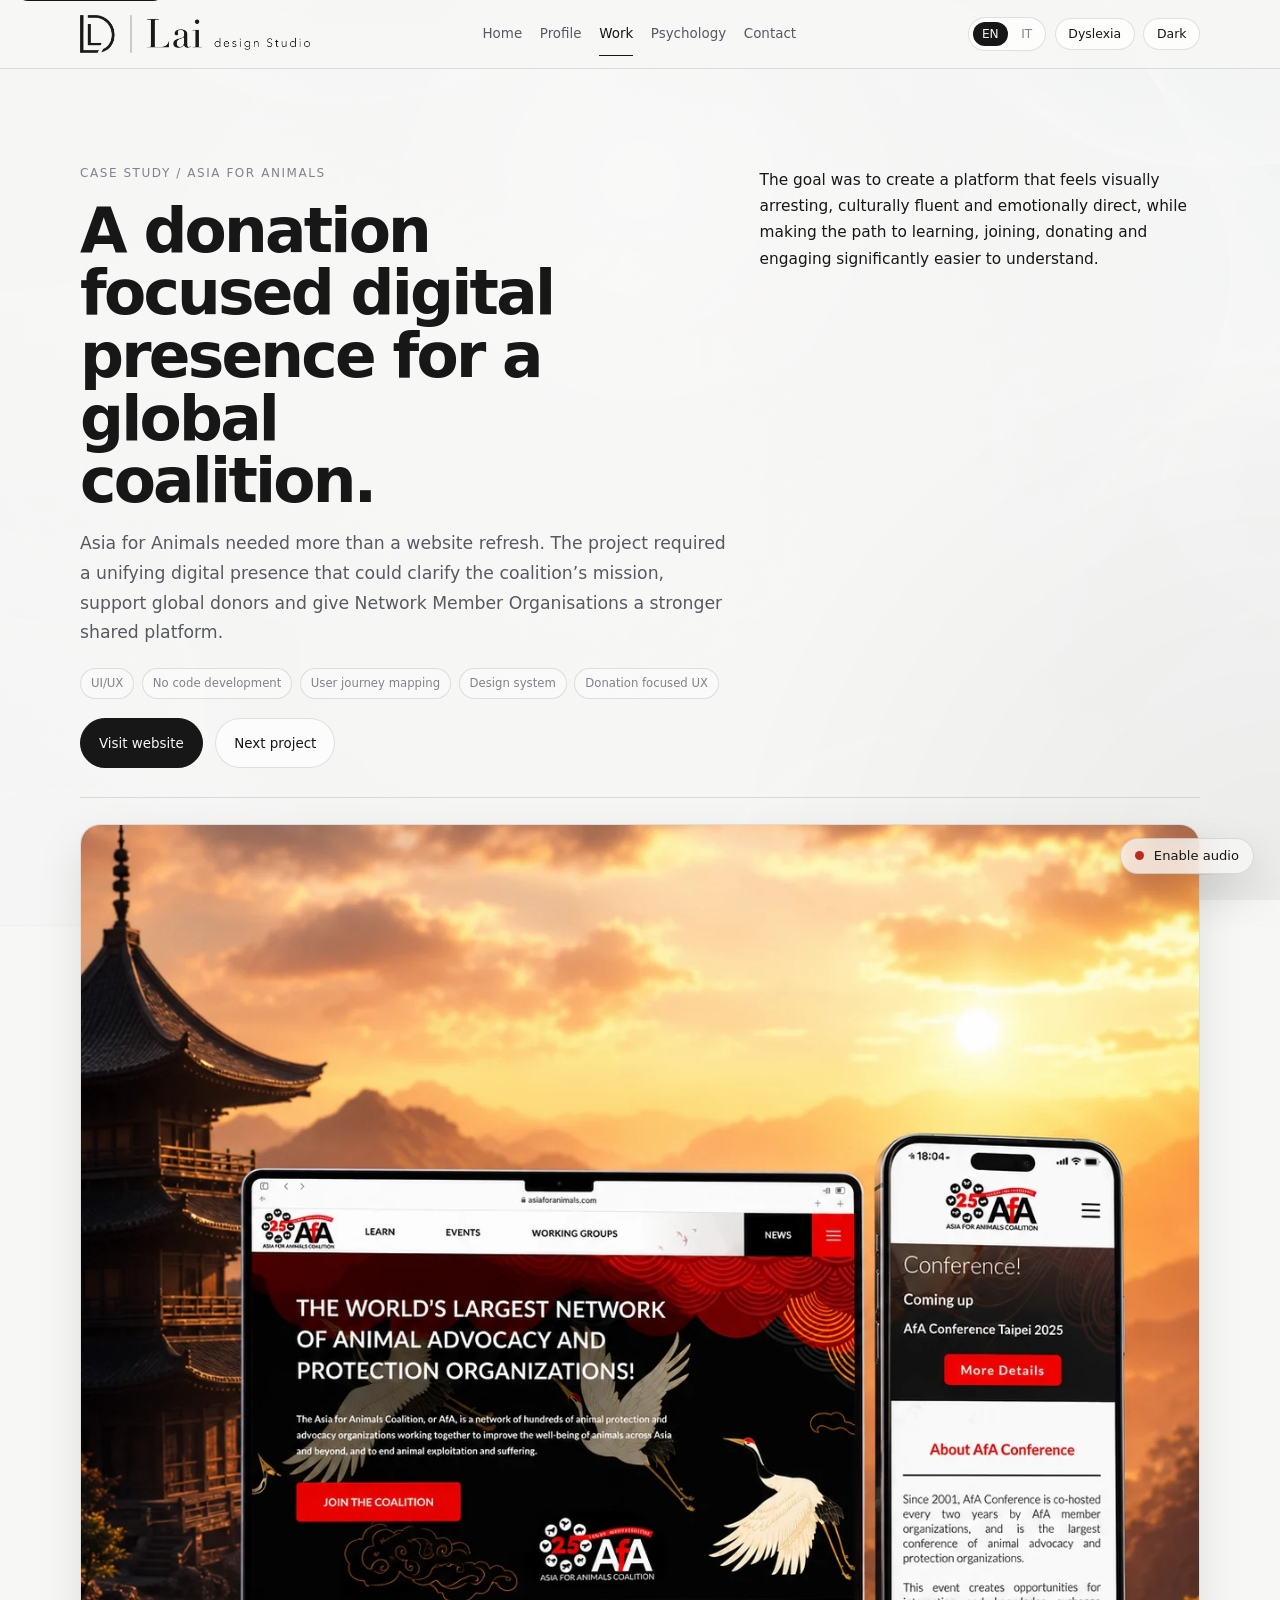
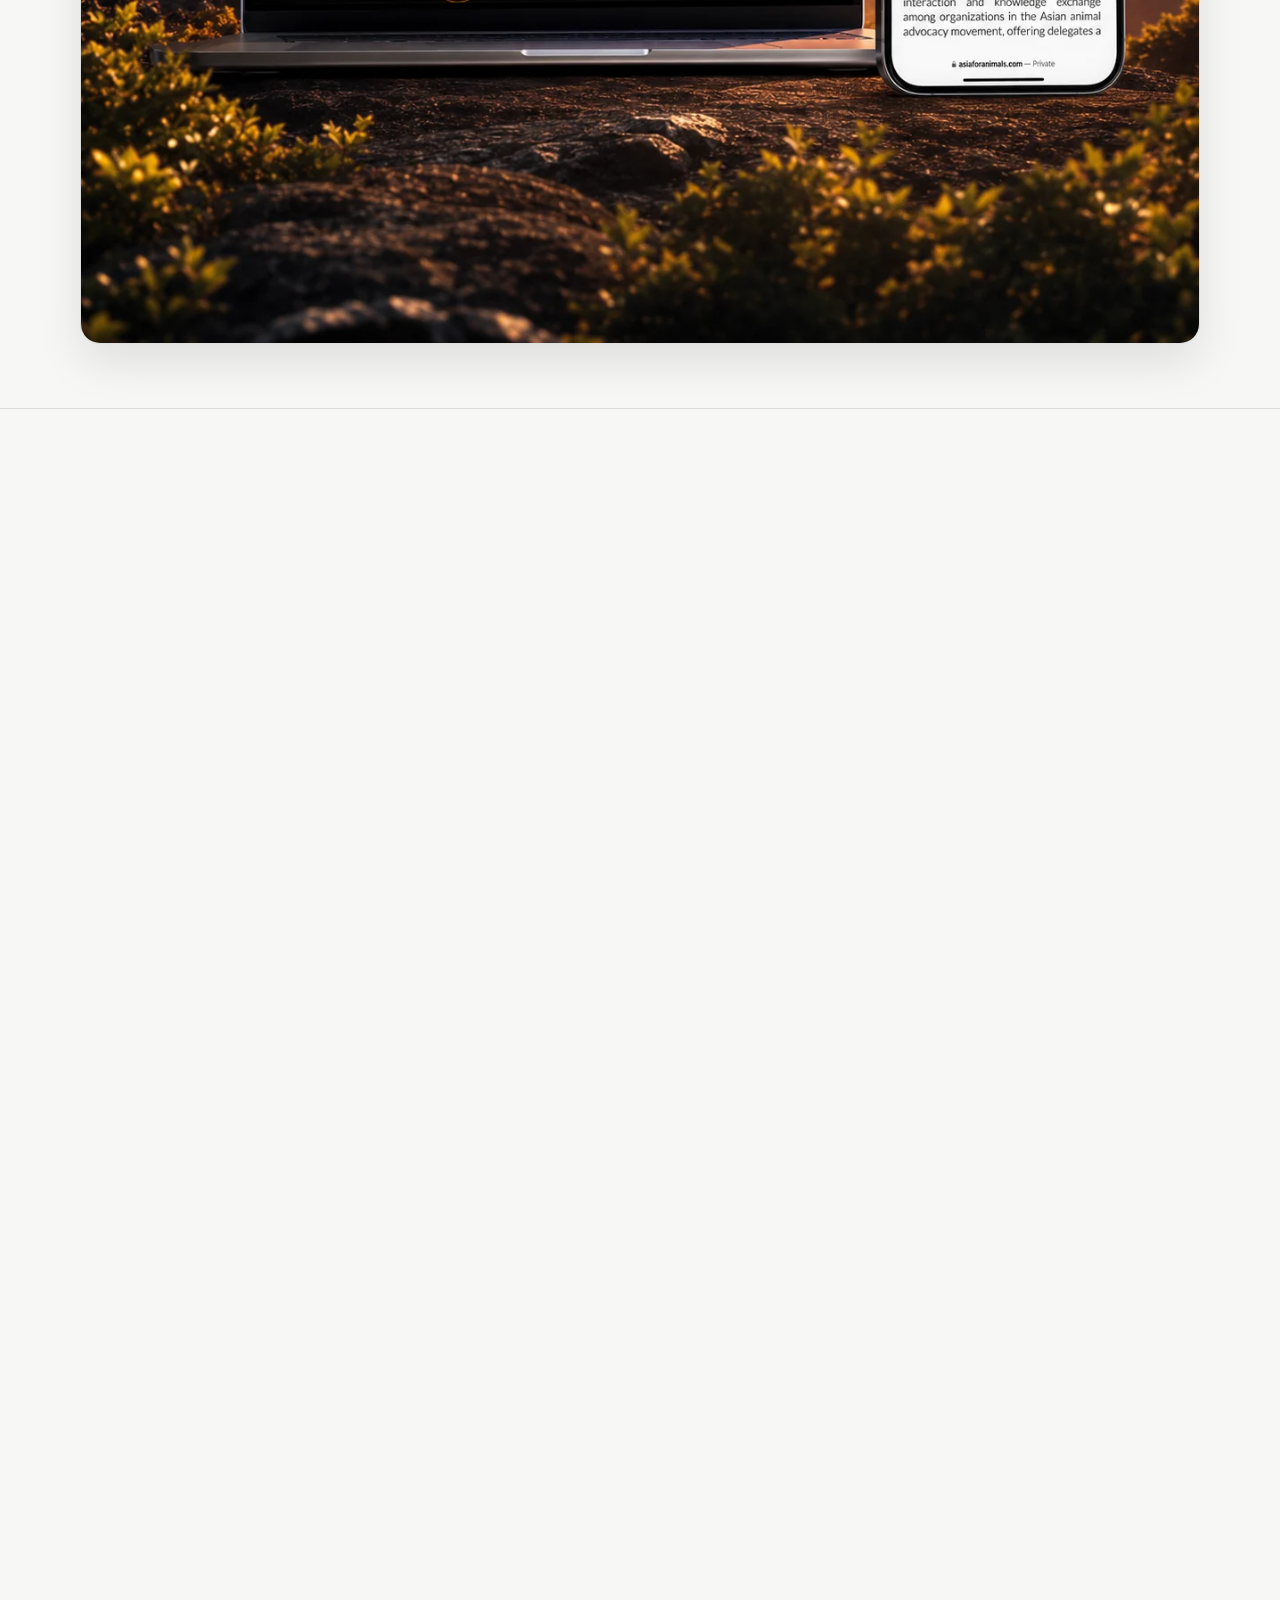
==== commit 75849ebe: "Fix mobile fullscreen menu opening" ====
--- a/case-study-afa.html
+++ b/case-study-afa.html
@@ -31,11 +31,159 @@
 <meta content="assets/img/og image.svg" property="og:image"/>
 <link href="assets/img/mark.svg" rel="icon" type="image/svg+xml"/>
 <link href="manifest.webmanifest" rel="manifest"/>
-<link href="assets/css/styles.css?v=mobile-real-fix-2" rel="stylesheet"/>
-<script defer="" src="assets/js/main.js"></script>
+<link href="assets/css/styles.css?v=mobile-menu-hard-fix-3" rel="stylesheet"/>
+<script defer="" src="assets/js/main.js?v=mobile-menu-hard-fix-3"></script>
 <meta content="Asia for Animals case study by Samuele Lai: UI/UX, no code development, design system and donation focused digital strategy." name="description"/>
 <meta content="Asia for Animals: Case Study" property="og:title"/>
 <meta content="Asia for Animals case study by Samuele Lai: UI/UX, no code development, design system and donation focused digital strategy." property="og:description"/>
+<style id="mobile-menu-hard-fix">
+@media (max-width: 980px) {
+  body.mobile-menu-open {
+    overflow: hidden !important;
+    touch-action: none;
+  }
+
+  .nav-actions .lang-switch,
+  .nav-actions [data-dyslexia-toggle],
+  .nav-actions [data-theme-toggle] {
+    display: none !important;
+  }
+
+  .menu-button {
+    display: inline-flex !important;
+    align-items: center !important;
+    justify-content: center !important;
+    min-width: 4.6rem !important;
+    min-height: 2.65rem !important;
+  }
+
+  .mobile-nav {
+    position: fixed !important;
+    top: var(--nav-height, 4.5rem) !important;
+    right: 0 !important;
+    bottom: 0 !important;
+    left: 0 !important;
+    z-index: 999 !important;
+    display: none !important;
+    border-top: 1px solid var(--line) !important;
+    background:
+      radial-gradient(circle at 18% 10%, rgba(200, 168, 110, .08), transparent 30rem),
+      color-mix(in srgb, var(--bg) 97%, transparent) !important;
+    backdrop-filter: blur(22px) !important;
+    -webkit-backdrop-filter: blur(22px) !important;
+    overflow-y: auto !important;
+    overscroll-behavior: contain !important;
+  }
+
+  .mobile-nav.open,
+  body.mobile-menu-open .mobile-nav {
+    display: block !important;
+  }
+
+  .mobile-nav-inner {
+    min-height: calc(100dvh - var(--nav-height, 4.5rem)) !important;
+    display: flex !important;
+    flex-direction: column !important;
+    gap: 2rem !important;
+    padding-top: clamp(1.4rem, 6vw, 2.4rem) !important;
+    padding-bottom: 6rem !important;
+  }
+
+  .mobile-menu-links {
+    display: grid !important;
+    border-top: 1px solid var(--line) !important;
+  }
+
+  .mobile-menu-links a {
+    display: flex !important;
+    align-items: center !important;
+    justify-content: space-between !important;
+    padding: 1.05rem 0 !important;
+    border-bottom: 1px solid var(--line) !important;
+    color: var(--text) !important;
+    font-size: clamp(2rem, 11vw, 3.4rem) !important;
+    line-height: .95 !important;
+    letter-spacing: -.055em !important;
+    text-decoration: none !important;
+  }
+
+  .mobile-menu-links a::after {
+    content: "→";
+    width: 2.05rem;
+    height: 2.05rem;
+    display: inline-flex;
+    align-items: center;
+    justify-content: center;
+    flex: 0 0 auto;
+    border: 1px solid var(--line);
+    border-radius: 999px;
+    font-size: .9rem;
+    opacity: .6;
+  }
+
+  .mobile-menu-controls {
+    margin-top: auto !important;
+    display: grid !important;
+    gap: 1.25rem !important;
+    border-top: 1px solid var(--line) !important;
+    padding-top: 1.25rem !important;
+  }
+
+  .mobile-control-block {
+    display: grid !important;
+    gap: .7rem !important;
+  }
+
+  .mobile-control-label {
+    margin: 0 !important;
+    color: var(--muted) !important;
+    font-size: .68rem !important;
+    letter-spacing: .17em !important;
+    text-transform: uppercase !important;
+  }
+
+  .mobile-lang,
+  .mobile-toggle-grid {
+    display: grid !important;
+    grid-template-columns: 1fr 1fr !important;
+    gap: .6rem !important;
+  }
+
+  .mobile-lang {
+    border: 0 !important;
+    background: transparent !important;
+    padding: 0 !important;
+  }
+
+  .mobile-lang button,
+  .mobile-control-button {
+    width: 100% !important;
+    min-height: 3.15rem !important;
+    border: 1px solid var(--line) !important;
+    border-radius: 999px !important;
+    background: var(--surface) !important;
+    color: var(--text) !important;
+    font-size: .9rem !important;
+  }
+
+  .mobile-lang button[aria-pressed="true"],
+  .mobile-control-button[aria-pressed="true"] {
+    background: var(--text) !important;
+    color: var(--bg) !important;
+    border-color: var(--text) !important;
+  }
+}
+
+@media (max-width: 420px) {
+  .mobile-menu-links a {
+    font-size: clamp(1.85rem, 12vw, 2.75rem) !important;
+  }
+
+  .mobile-toggle-grid {
+    grid-template-columns: 1fr !important;
+  }
+}
+</style>
 </head>
 <body>
 <a class="skip-link" href="#main">Skip to content</a>
@@ -66,17 +214,33 @@
 </div>
 </div>
 <div class="mobile-nav" data-mobile-nav="">
-<div class="container">
-<a data-i18n="nav.home" href="index.html">Home</a>
-<a data-i18n="nav.profile" href="profile.html">Profile</a>
-<a aria-current="page" data-i18n="nav.work" href="work.html">Work</a>
-<a data-i18n="nav.psychology" href="psychology.html">Psychology</a>
-<a data-i18n="nav.contact" href="contact.html">Contact</a>
-<div aria-label="Language selector" class="mobile-lang">
-<button aria-pressed="true" data-lang="en" type="button">EN</button>
-<button aria-pressed="false" data-lang="it" type="button">IT</button>
-</div>
-</div>
+  <div class="container mobile-nav-inner">
+    <nav aria-label="Mobile navigation" class="mobile-menu-links">
+      <a data-i18n="nav.home" href="index.html">Home</a>
+      <a data-i18n="nav.profile" href="profile.html">Profile</a>
+      <a data-i18n="nav.work" href="work.html">Work</a>
+      <a data-i18n="nav.psychology" href="psychology.html">Psychology</a>
+      <a data-i18n="nav.contact" href="contact.html">Contact</a>
+    </nav>
+
+    <div class="mobile-menu-controls" aria-label="Mobile preferences">
+      <div class="mobile-control-block">
+        <p class="mobile-control-label" data-i18n="ui.language">Language</p>
+        <div aria-label="Language selector" class="mobile-lang">
+          <button aria-pressed="true" data-lang="en" type="button">EN</button>
+          <button aria-pressed="false" data-lang="it" type="button">IT</button>
+        </div>
+      </div>
+
+      <div class="mobile-control-block">
+        <p class="mobile-control-label" data-i18n="ui.preferences">Preferences</p>
+        <div class="mobile-toggle-grid">
+          <button aria-label="Switch colour theme" class="mobile-control-button" data-mobile-theme-toggle="" type="button">Dark</button>
+          <button aria-label="Toggle dyslexia-friendly reading mode" aria-pressed="false" class="mobile-control-button" data-mobile-dyslexia-toggle="" type="button">Dyslexia</button>
+        </div>
+      </div>
+    </div>
+  </div>
 </div>
 </header>
 <main class="page-main" id="main">
@@ -247,5 +411,103 @@
 </div>
 </footer>
 </div>
+<script id="mobile-menu-hard-fix-script">
+(function () {
+  var root = document.documentElement;
+  var body = document.body;
+  var button = document.querySelector("[data-menu-button]");
+  var nav = document.querySelector("[data-mobile-nav]");
+  if (!button || !nav) return;
+
+  function currentLang() {
+    var saved = localStorage.getItem("site-lang");
+    if (saved === "it" || saved === "en") return saved;
+    return document.documentElement.lang === "it" ? "it" : "en";
+  }
+
+  function labels() {
+    return currentLang() === "it"
+      ? { menu: "Menu", close: "Chiudi", dark: "Scuro", light: "Chiaro", dyslexia: "Dyslexia" }
+      : { menu: "Menu", close: "Close", dark: "Dark", light: "Light", dyslexia: "Dyslexia" };
+  }
+
+  function sync() {
+    var text = labels();
+    var open = nav.classList.contains("open");
+    button.textContent = open ? text.close : text.menu;
+    button.setAttribute("aria-expanded", String(open));
+    button.setAttribute("aria-label", open ? text.close : text.menu);
+    body.classList.toggle("mobile-menu-open", open);
+
+    document.querySelectorAll("[data-mobile-theme-toggle]").forEach(function (themeButton) {
+      var isDark = root.getAttribute("data-theme") === "dark";
+      themeButton.textContent = isDark ? text.light : text.dark;
+      themeButton.setAttribute("aria-pressed", String(isDark));
+    });
+
+    document.querySelectorAll("[data-mobile-dyslexia-toggle]").forEach(function (dyslexiaButton) {
+      var active = body.classList.contains("dyslexia-mode");
+      dyslexiaButton.textContent = text.dyslexia;
+      dyslexiaButton.setAttribute("aria-pressed", String(active));
+    });
+  }
+
+  document.addEventListener("click", function (event) {
+    var clickedMenu = event.target.closest("[data-menu-button]");
+    if (!clickedMenu) return;
+    if (!window.matchMedia("(max-width: 980px)").matches) return;
+
+    event.preventDefault();
+    event.stopPropagation();
+    if (event.stopImmediatePropagation) event.stopImmediatePropagation();
+
+    nav.classList.toggle("open");
+    sync();
+  }, true);
+
+  document.addEventListener("click", function (event) {
+    if (!event.target.closest("[data-mobile-theme-toggle]")) return;
+    event.preventDefault();
+    event.stopPropagation();
+
+    var next = root.getAttribute("data-theme") === "dark" ? "light" : "dark";
+    root.setAttribute("data-theme", next);
+    localStorage.setItem("site-theme", next);
+    sync();
+  }, true);
+
+  document.addEventListener("click", function (event) {
+    if (!event.target.closest("[data-mobile-dyslexia-toggle]")) return;
+    event.preventDefault();
+    event.stopPropagation();
+
+    var active = body.classList.toggle("dyslexia-mode");
+    localStorage.setItem("site-dyslexia", String(active));
+    sync();
+  }, true);
+
+  nav.querySelectorAll("a").forEach(function (link) {
+    link.addEventListener("click", function () {
+      nav.classList.remove("open");
+      sync();
+    });
+  });
+
+  document.addEventListener("keydown", function (event) {
+    if (event.key !== "Escape") return;
+    nav.classList.remove("open");
+    sync();
+  });
+
+  window.addEventListener("resize", sync);
+  document.querySelectorAll("[data-lang]").forEach(function (langButton) {
+    langButton.addEventListener("click", function () {
+      window.setTimeout(sync, 0);
+    });
+  });
+
+  sync();
+})();
+</script>
 </body>
 </html>
--- a/assets/css/styles.css
+++ b/assets/css/styles.css
@@ -2174,3 +2174,168 @@
     font-size: clamp(2rem, 14.5vw, 3.35rem) !important;
   }
 }
+
+
+/* Fullscreen mobile menu refinement */
+@media (max-width: 980px) {
+  body.mobile-menu-open {
+    overflow: hidden;
+  }
+
+  .nav-actions .lang-switch,
+  .nav-actions [data-dyslexia-toggle],
+  .nav-actions [data-theme-toggle] {
+    display: none !important;
+  }
+
+  .nav-actions {
+    justify-content: end;
+  }
+
+  .menu-button {
+    display: inline-flex !important;
+    align-items: center;
+    justify-content: center;
+    min-width: 4.5rem;
+  }
+
+  .mobile-nav {
+    position: fixed;
+    inset: var(--nav-height) 0 0 0;
+    z-index: 14;
+    display: none;
+    border-top: 1px solid var(--line);
+    background:
+      radial-gradient(circle at 15% 10%, rgba(200, 168, 110, .08), transparent 28rem),
+      color-mix(in srgb, var(--bg) 96%, transparent);
+    backdrop-filter: blur(22px);
+    -webkit-backdrop-filter: blur(22px);
+    overflow-y: auto;
+    overscroll-behavior: contain;
+  }
+
+  .mobile-nav.open {
+    display: block !important;
+    animation: mobileMenuIn .22s ease-out both;
+  }
+
+  .mobile-nav-inner {
+    min-height: calc(100dvh - var(--nav-height));
+    display: flex !important;
+    flex-direction: column;
+    gap: 2rem;
+    padding-top: clamp(1.4rem, 6vw, 2.4rem) !important;
+    padding-bottom: 6rem !important;
+  }
+
+  .mobile-menu-links {
+    display: grid;
+    gap: 0;
+    border-top: 1px solid var(--line);
+  }
+
+  .mobile-menu-links a {
+    display: flex !important;
+    align-items: center;
+    justify-content: space-between;
+    padding: 1.05rem 0 !important;
+    border-bottom: 1px solid var(--line);
+    color: var(--text);
+    font-size: clamp(2rem, 11vw, 3.4rem) !important;
+    line-height: .95;
+    letter-spacing: -.055em;
+    text-decoration: none;
+  }
+
+  .mobile-menu-links a::after {
+    content: "→";
+    font-size: .9rem;
+    letter-spacing: 0;
+    opacity: .55;
+    border: 1px solid var(--line);
+    border-radius: 999px;
+    width: 2.05rem;
+    height: 2.05rem;
+    display: inline-flex;
+    align-items: center;
+    justify-content: center;
+    flex: 0 0 auto;
+  }
+
+  .mobile-menu-controls {
+    margin-top: auto;
+    display: grid;
+    gap: 1.25rem;
+    border-top: 1px solid var(--line);
+    padding-top: 1.25rem;
+  }
+
+  .mobile-control-block {
+    display: grid;
+    gap: .7rem;
+  }
+
+  .mobile-control-label {
+    margin: 0;
+    color: var(--muted);
+    font-size: .68rem;
+    line-height: 1;
+    letter-spacing: .17em;
+    text-transform: uppercase;
+  }
+
+  .mobile-lang {
+    display: grid !important;
+    grid-template-columns: 1fr 1fr;
+    gap: .6rem;
+    border: 0 !important;
+    background: transparent !important;
+    padding: 0 !important;
+  }
+
+  .mobile-lang button,
+  .mobile-control-button {
+    width: 100%;
+    min-height: 3.15rem;
+    border: 1px solid var(--line);
+    border-radius: 999px;
+    background: var(--surface);
+    color: var(--text);
+    font-size: .9rem;
+    line-height: 1;
+  }
+
+  .mobile-lang button[aria-pressed="true"],
+  .mobile-control-button[aria-pressed="true"] {
+    background: var(--text);
+    color: var(--bg);
+    border-color: var(--text);
+  }
+
+  .mobile-toggle-grid {
+    display: grid;
+    grid-template-columns: 1fr 1fr;
+    gap: .6rem;
+  }
+
+  @keyframes mobileMenuIn {
+    from {
+      opacity: 0;
+      transform: translateY(-.5rem);
+    }
+    to {
+      opacity: 1;
+      transform: translateY(0);
+    }
+  }
+}
+
+@media (max-width: 420px) {
+  .mobile-menu-links a {
+    font-size: clamp(1.85rem, 12vw, 2.75rem) !important;
+  }
+
+  .mobile-toggle-grid {
+    grid-template-columns: 1fr;
+  }
+}
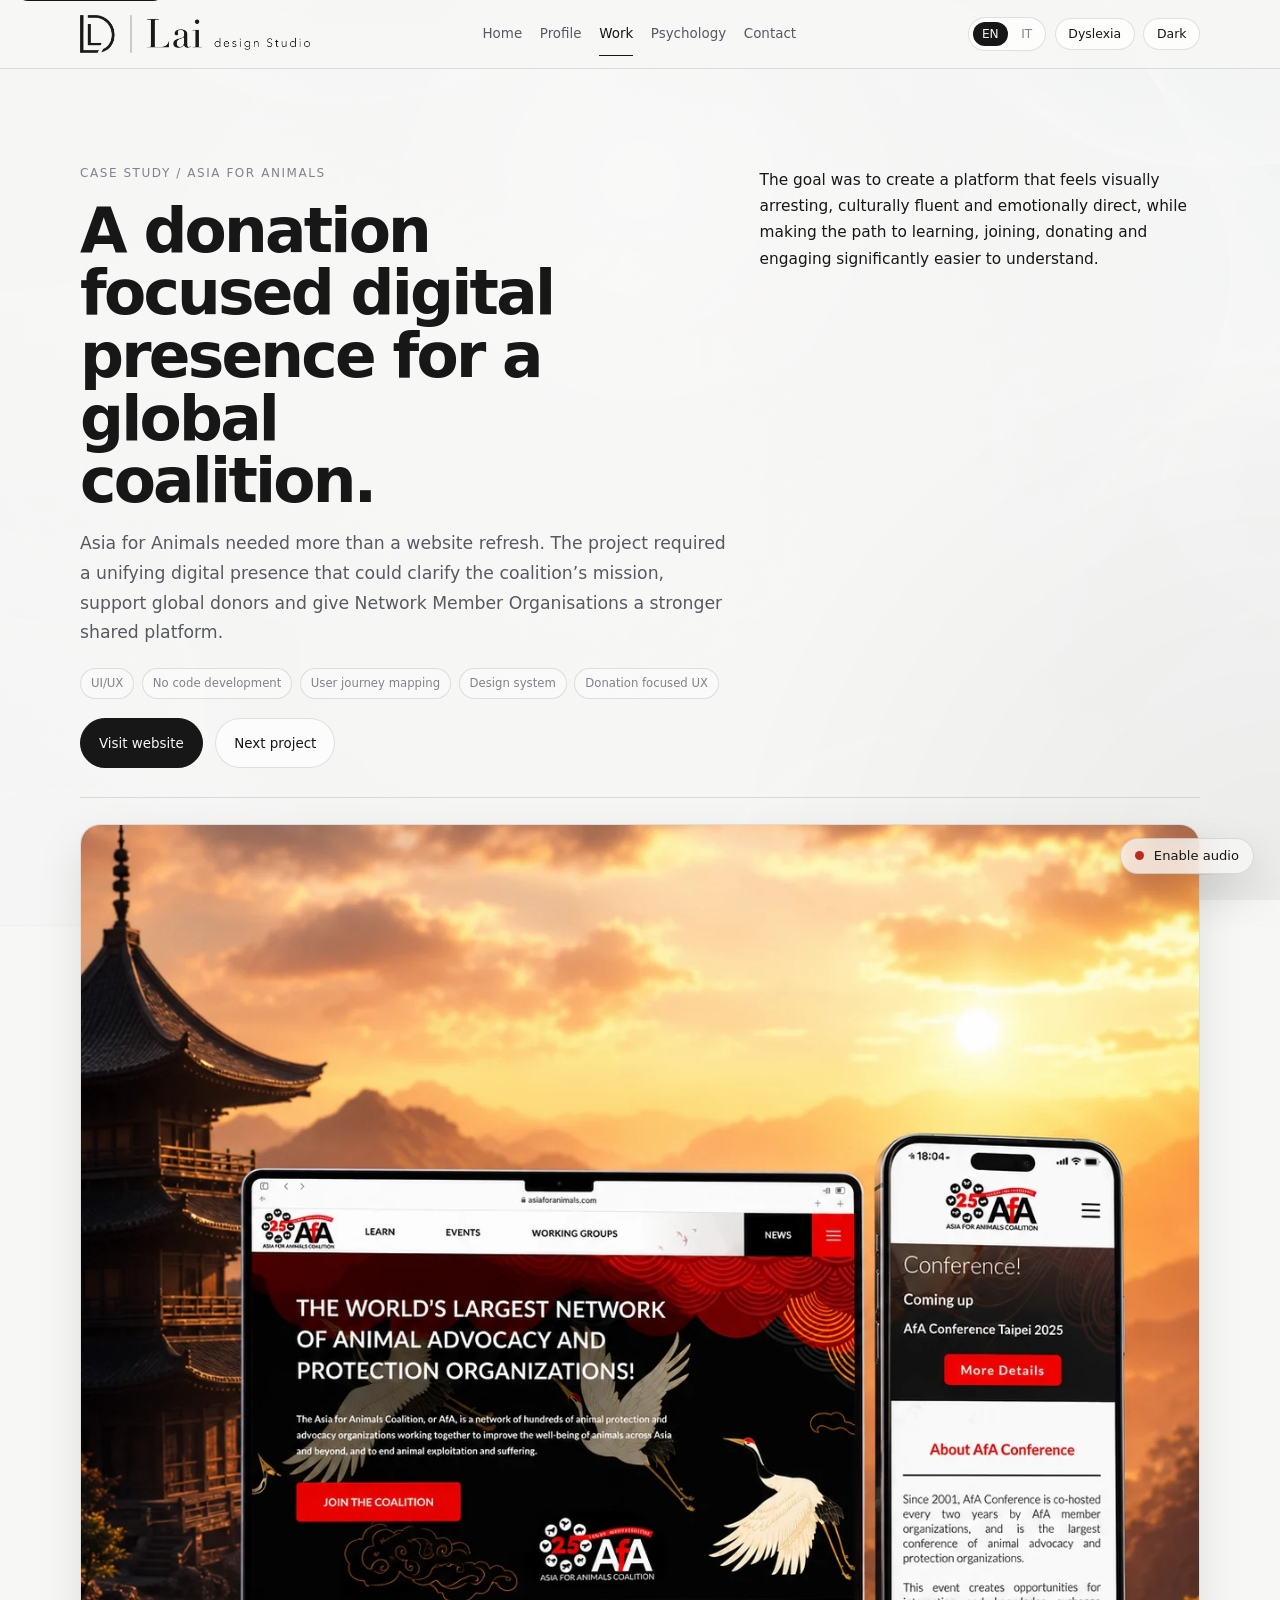
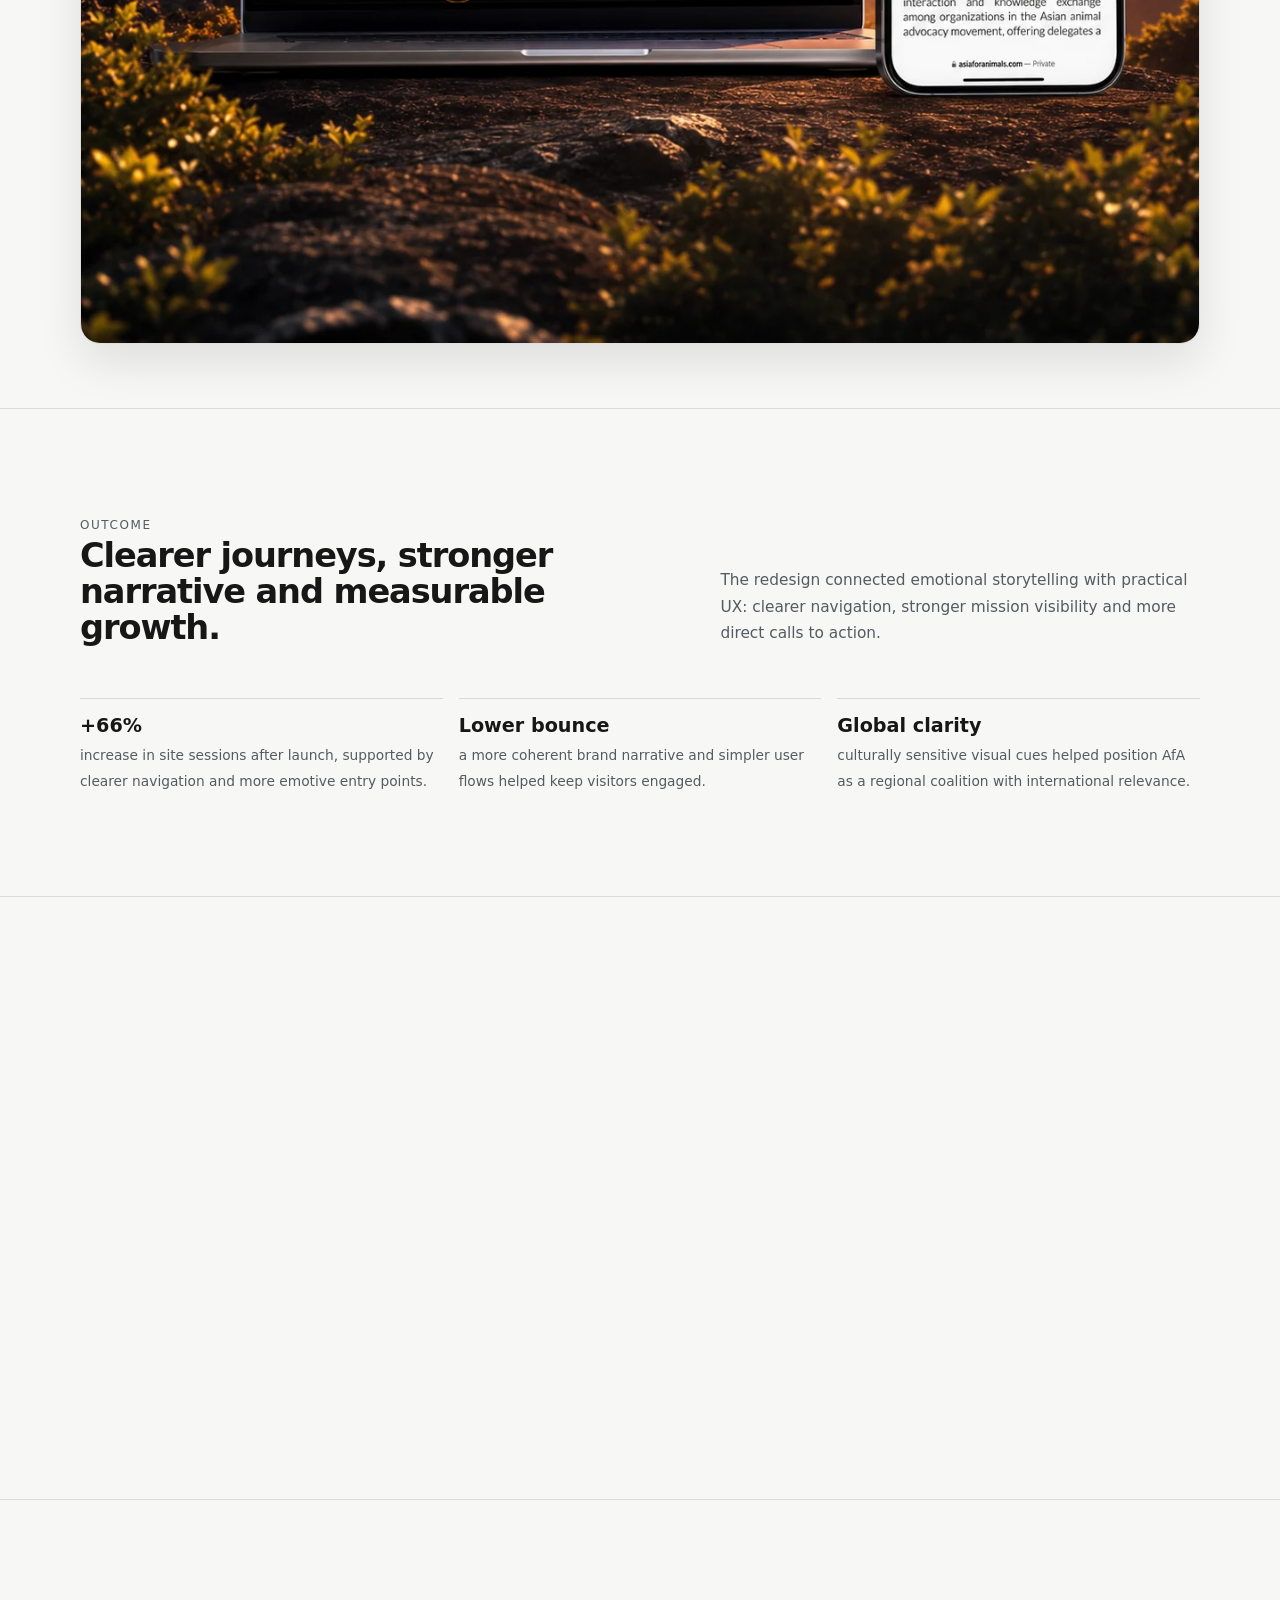
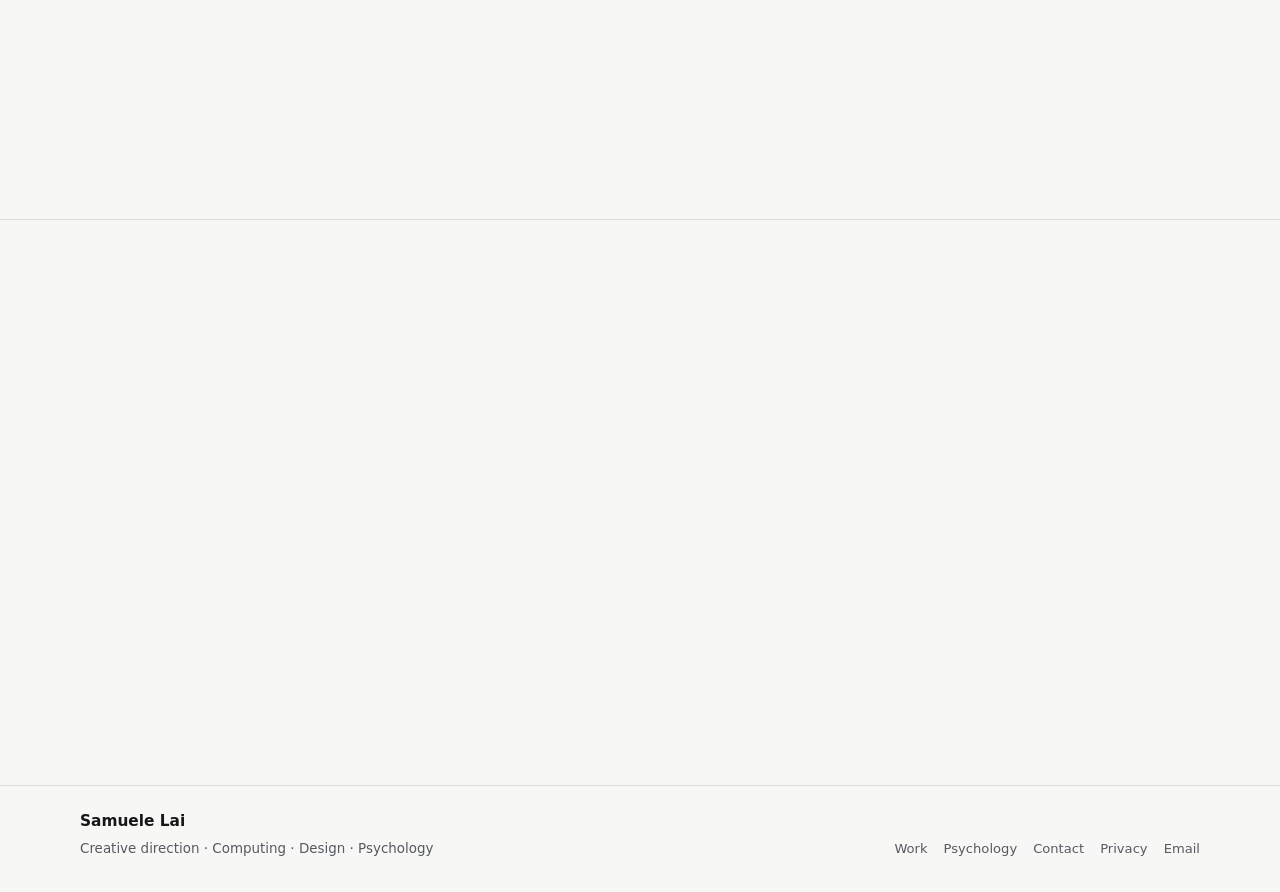
==== commit e2d0e44f: "Rebuild mobile menu with CSS toggle" ====
--- a/case-study-afa.html
+++ b/case-study-afa.html
@@ -31,159 +31,11 @@
 <meta content="assets/img/og image.svg" property="og:image"/>
 <link href="assets/img/mark.svg" rel="icon" type="image/svg+xml"/>
 <link href="manifest.webmanifest" rel="manifest"/>
-<link href="assets/css/styles.css?v=mobile-menu-hard-fix-3" rel="stylesheet"/>
-<script defer="" src="assets/js/main.js?v=mobile-menu-hard-fix-3"></script>
+<link href="assets/css/styles.css?v=css-mobile-toggle-menu-1" rel="stylesheet"/>
+<script defer="" src="assets/js/main.js?v=css-mobile-toggle-menu-1"></script>
 <meta content="Asia for Animals case study by Samuele Lai: UI/UX, no code development, design system and donation focused digital strategy." name="description"/>
 <meta content="Asia for Animals: Case Study" property="og:title"/>
 <meta content="Asia for Animals case study by Samuele Lai: UI/UX, no code development, design system and donation focused digital strategy." property="og:description"/>
-<style id="mobile-menu-hard-fix">
-@media (max-width: 980px) {
-  body.mobile-menu-open {
-    overflow: hidden !important;
-    touch-action: none;
-  }
-
-  .nav-actions .lang-switch,
-  .nav-actions [data-dyslexia-toggle],
-  .nav-actions [data-theme-toggle] {
-    display: none !important;
-  }
-
-  .menu-button {
-    display: inline-flex !important;
-    align-items: center !important;
-    justify-content: center !important;
-    min-width: 4.6rem !important;
-    min-height: 2.65rem !important;
-  }
-
-  .mobile-nav {
-    position: fixed !important;
-    top: var(--nav-height, 4.5rem) !important;
-    right: 0 !important;
-    bottom: 0 !important;
-    left: 0 !important;
-    z-index: 999 !important;
-    display: none !important;
-    border-top: 1px solid var(--line) !important;
-    background:
-      radial-gradient(circle at 18% 10%, rgba(200, 168, 110, .08), transparent 30rem),
-      color-mix(in srgb, var(--bg) 97%, transparent) !important;
-    backdrop-filter: blur(22px) !important;
-    -webkit-backdrop-filter: blur(22px) !important;
-    overflow-y: auto !important;
-    overscroll-behavior: contain !important;
-  }
-
-  .mobile-nav.open,
-  body.mobile-menu-open .mobile-nav {
-    display: block !important;
-  }
-
-  .mobile-nav-inner {
-    min-height: calc(100dvh - var(--nav-height, 4.5rem)) !important;
-    display: flex !important;
-    flex-direction: column !important;
-    gap: 2rem !important;
-    padding-top: clamp(1.4rem, 6vw, 2.4rem) !important;
-    padding-bottom: 6rem !important;
-  }
-
-  .mobile-menu-links {
-    display: grid !important;
-    border-top: 1px solid var(--line) !important;
-  }
-
-  .mobile-menu-links a {
-    display: flex !important;
-    align-items: center !important;
-    justify-content: space-between !important;
-    padding: 1.05rem 0 !important;
-    border-bottom: 1px solid var(--line) !important;
-    color: var(--text) !important;
-    font-size: clamp(2rem, 11vw, 3.4rem) !important;
-    line-height: .95 !important;
-    letter-spacing: -.055em !important;
-    text-decoration: none !important;
-  }
-
-  .mobile-menu-links a::after {
-    content: "→";
-    width: 2.05rem;
-    height: 2.05rem;
-    display: inline-flex;
-    align-items: center;
-    justify-content: center;
-    flex: 0 0 auto;
-    border: 1px solid var(--line);
-    border-radius: 999px;
-    font-size: .9rem;
-    opacity: .6;
-  }
-
-  .mobile-menu-controls {
-    margin-top: auto !important;
-    display: grid !important;
-    gap: 1.25rem !important;
-    border-top: 1px solid var(--line) !important;
-    padding-top: 1.25rem !important;
-  }
-
-  .mobile-control-block {
-    display: grid !important;
-    gap: .7rem !important;
-  }
-
-  .mobile-control-label {
-    margin: 0 !important;
-    color: var(--muted) !important;
-    font-size: .68rem !important;
-    letter-spacing: .17em !important;
-    text-transform: uppercase !important;
-  }
-
-  .mobile-lang,
-  .mobile-toggle-grid {
-    display: grid !important;
-    grid-template-columns: 1fr 1fr !important;
-    gap: .6rem !important;
-  }
-
-  .mobile-lang {
-    border: 0 !important;
-    background: transparent !important;
-    padding: 0 !important;
-  }
-
-  .mobile-lang button,
-  .mobile-control-button {
-    width: 100% !important;
-    min-height: 3.15rem !important;
-    border: 1px solid var(--line) !important;
-    border-radius: 999px !important;
-    background: var(--surface) !important;
-    color: var(--text) !important;
-    font-size: .9rem !important;
-  }
-
-  .mobile-lang button[aria-pressed="true"],
-  .mobile-control-button[aria-pressed="true"] {
-    background: var(--text) !important;
-    color: var(--bg) !important;
-    border-color: var(--text) !important;
-  }
-}
-
-@media (max-width: 420px) {
-  .mobile-menu-links a {
-    font-size: clamp(1.85rem, 12vw, 2.75rem) !important;
-  }
-
-  .mobile-toggle-grid {
-    grid-template-columns: 1fr !important;
-  }
-}
-</style>
 </head>
 <body>
 <a class="skip-link" href="#main">Skip to content</a>
@@ -210,9 +62,13 @@
 </div>
 <button aria-label="Toggle dyslexia-friendly reading mode" aria-pressed="false" class="icon-button" data-dyslexia-toggle="" data-i18n="ui.dyslexia" type="button">Dyslexia</button>
 <button aria-label="Switch colour theme" class="icon-button" data-i18n="ui.dark" data-theme-toggle="" type="button">Dark</button>
-<button aria-expanded="false" aria-label="Open navigation menu" class="menu-button" data-i18n="ui.menu" data-menu-button="" type="button">Menu</button>
-</div>
-</div>
+<label aria-label="Open mobile navigation" class="menu-button menu-label-button" for="mobile-menu-toggle">
+  <span class="menu-label-open">Menu</span>
+  <span class="menu-label-close">Close</span>
+</label>
+</div>
+</div>
+<input aria-hidden="true" class="mobile-menu-toggle" id="mobile-menu-toggle" type="checkbox">
 <div class="mobile-nav" data-mobile-nav="">
   <div class="container mobile-nav-inner">
     <nav aria-label="Mobile navigation" class="mobile-menu-links">
@@ -411,103 +267,5 @@
 </div>
 </footer>
 </div>
-<script id="mobile-menu-hard-fix-script">
-(function () {
-  var root = document.documentElement;
-  var body = document.body;
-  var button = document.querySelector("[data-menu-button]");
-  var nav = document.querySelector("[data-mobile-nav]");
-  if (!button || !nav) return;
-
-  function currentLang() {
-    var saved = localStorage.getItem("site-lang");
-    if (saved === "it" || saved === "en") return saved;
-    return document.documentElement.lang === "it" ? "it" : "en";
-  }
-
-  function labels() {
-    return currentLang() === "it"
-      ? { menu: "Menu", close: "Chiudi", dark: "Scuro", light: "Chiaro", dyslexia: "Dyslexia" }
-      : { menu: "Menu", close: "Close", dark: "Dark", light: "Light", dyslexia: "Dyslexia" };
-  }
-
-  function sync() {
-    var text = labels();
-    var open = nav.classList.contains("open");
-    button.textContent = open ? text.close : text.menu;
-    button.setAttribute("aria-expanded", String(open));
-    button.setAttribute("aria-label", open ? text.close : text.menu);
-    body.classList.toggle("mobile-menu-open", open);
-
-    document.querySelectorAll("[data-mobile-theme-toggle]").forEach(function (themeButton) {
-      var isDark = root.getAttribute("data-theme") === "dark";
-      themeButton.textContent = isDark ? text.light : text.dark;
-      themeButton.setAttribute("aria-pressed", String(isDark));
-    });
-
-    document.querySelectorAll("[data-mobile-dyslexia-toggle]").forEach(function (dyslexiaButton) {
-      var active = body.classList.contains("dyslexia-mode");
-      dyslexiaButton.textContent = text.dyslexia;
-      dyslexiaButton.setAttribute("aria-pressed", String(active));
-    });
-  }
-
-  document.addEventListener("click", function (event) {
-    var clickedMenu = event.target.closest("[data-menu-button]");
-    if (!clickedMenu) return;
-    if (!window.matchMedia("(max-width: 980px)").matches) return;
-
-    event.preventDefault();
-    event.stopPropagation();
-    if (event.stopImmediatePropagation) event.stopImmediatePropagation();
-
-    nav.classList.toggle("open");
-    sync();
-  }, true);
-
-  document.addEventListener("click", function (event) {
-    if (!event.target.closest("[data-mobile-theme-toggle]")) return;
-    event.preventDefault();
-    event.stopPropagation();
-
-    var next = root.getAttribute("data-theme") === "dark" ? "light" : "dark";
-    root.setAttribute("data-theme", next);
-    localStorage.setItem("site-theme", next);
-    sync();
-  }, true);
-
-  document.addEventListener("click", function (event) {
-    if (!event.target.closest("[data-mobile-dyslexia-toggle]")) return;
-    event.preventDefault();
-    event.stopPropagation();
-
-    var active = body.classList.toggle("dyslexia-mode");
-    localStorage.setItem("site-dyslexia", String(active));
-    sync();
-  }, true);
-
-  nav.querySelectorAll("a").forEach(function (link) {
-    link.addEventListener("click", function () {
-      nav.classList.remove("open");
-      sync();
-    });
-  });
-
-  document.addEventListener("keydown", function (event) {
-    if (event.key !== "Escape") return;
-    nav.classList.remove("open");
-    sync();
-  });
-
-  window.addEventListener("resize", sync);
-  document.querySelectorAll("[data-lang]").forEach(function (langButton) {
-    langButton.addEventListener("click", function () {
-      window.setTimeout(sync, 0);
-    });
-  });
-
-  sync();
-})();
-</script>
 </body>
 </html>
--- a/assets/css/styles.css
+++ b/assets/css/styles.css
@@ -2339,3 +2339,196 @@
     grid-template-columns: 1fr;
   }
 }
+
+
+/* Native CSS mobile menu toggle. No JavaScript required to open the menu. */
+.mobile-menu-toggle {
+  position: absolute;
+  inline-size: 1px;
+  block-size: 1px;
+  opacity: 0;
+  pointer-events: none;
+}
+
+.menu-label-button {
+  cursor: pointer;
+  user-select: none;
+  text-decoration: none;
+}
+
+.menu-label-close {
+  display: none;
+}
+
+@media (max-width: 980px) {
+  body:has(.mobile-menu-toggle:checked) {
+    overflow: hidden;
+  }
+
+  .nav-actions .lang-switch,
+  .nav-actions [data-dyslexia-toggle],
+  .nav-actions [data-theme-toggle] {
+    display: none !important;
+  }
+
+  .menu-label-button {
+    display: inline-flex !important;
+    align-items: center;
+    justify-content: center;
+    min-width: 4.7rem;
+    min-height: 2.7rem;
+    border: 1px solid var(--line);
+    border-radius: 999px;
+    color: var(--text);
+    background: color-mix(in srgb, var(--bg) 72%, transparent);
+    backdrop-filter: blur(16px);
+    -webkit-backdrop-filter: blur(16px);
+    font-size: .84rem;
+    line-height: 1;
+  }
+
+  .header:has(.mobile-menu-toggle:checked) .menu-label-open {
+    display: none;
+  }
+
+  .header:has(.mobile-menu-toggle:checked) .menu-label-close {
+    display: inline;
+  }
+
+  .mobile-nav {
+    position: fixed !important;
+    top: var(--nav-height, 4.5rem) !important;
+    right: 0 !important;
+    bottom: 0 !important;
+    left: 0 !important;
+    z-index: 999 !important;
+    display: none !important;
+    border-top: 1px solid var(--line) !important;
+    background:
+      radial-gradient(circle at 18% 10%, rgba(200, 168, 110, .08), transparent 30rem),
+      color-mix(in srgb, var(--bg) 97%, transparent) !important;
+    backdrop-filter: blur(22px) !important;
+    -webkit-backdrop-filter: blur(22px) !important;
+    overflow-y: auto !important;
+    overscroll-behavior: contain !important;
+  }
+
+  .mobile-menu-toggle:checked + .mobile-nav {
+    display: block !important;
+    animation: mobileMenuIn .22s ease-out both;
+  }
+
+  .mobile-nav-inner {
+    min-height: calc(100dvh - var(--nav-height, 4.5rem)) !important;
+    display: flex !important;
+    flex-direction: column !important;
+    gap: 2rem !important;
+    padding-top: clamp(1.4rem, 6vw, 2.4rem) !important;
+    padding-bottom: 6rem !important;
+  }
+
+  .mobile-menu-links {
+    display: grid !important;
+    border-top: 1px solid var(--line) !important;
+  }
+
+  .mobile-menu-links a {
+    display: flex !important;
+    align-items: center !important;
+    justify-content: space-between !important;
+    padding: 1.05rem 0 !important;
+    border-bottom: 1px solid var(--line) !important;
+    color: var(--text) !important;
+    font-size: clamp(2rem, 11vw, 3.4rem) !important;
+    line-height: .95 !important;
+    letter-spacing: -.055em !important;
+    text-decoration: none !important;
+  }
+
+  .mobile-menu-links a::after {
+    content: "→";
+    width: 2.05rem;
+    height: 2.05rem;
+    display: inline-flex;
+    align-items: center;
+    justify-content: center;
+    flex: 0 0 auto;
+    border: 1px solid var(--line);
+    border-radius: 999px;
+    font-size: .9rem;
+    opacity: .6;
+  }
+
+  .mobile-menu-controls {
+    margin-top: auto !important;
+    display: grid !important;
+    gap: 1.25rem !important;
+    border-top: 1px solid var(--line) !important;
+    padding-top: 1.25rem !important;
+  }
+
+  .mobile-control-block {
+    display: grid !important;
+    gap: .7rem !important;
+  }
+
+  .mobile-control-label {
+    margin: 0 !important;
+    color: var(--muted) !important;
+    font-size: .68rem !important;
+    letter-spacing: .17em !important;
+    text-transform: uppercase !important;
+  }
+
+  .mobile-lang,
+  .mobile-toggle-grid {
+    display: grid !important;
+    grid-template-columns: 1fr 1fr !important;
+    gap: .6rem !important;
+  }
+
+  .mobile-lang {
+    border: 0 !important;
+    background: transparent !important;
+    padding: 0 !important;
+  }
+
+  .mobile-lang button,
+  .mobile-control-button {
+    width: 100% !important;
+    min-height: 3.15rem !important;
+    border: 1px solid var(--line) !important;
+    border-radius: 999px !important;
+    background: var(--surface) !important;
+    color: var(--text) !important;
+    font-size: .9rem !important;
+  }
+
+  .mobile-lang button[aria-pressed="true"],
+  .mobile-control-button[aria-pressed="true"] {
+    background: var(--text) !important;
+    color: var(--bg) !important;
+    border-color: var(--text) !important;
+  }
+
+  @keyframes mobileMenuIn {
+    from {
+      opacity: 0;
+      transform: translateY(-.4rem);
+    }
+    to {
+      opacity: 1;
+      transform: translateY(0);
+    }
+  }
+}
+
+@media (max-width: 420px) {
+  .mobile-menu-links a {
+    font-size: clamp(1.85rem, 12vw, 2.75rem) !important;
+  }
+
+  .mobile-toggle-grid {
+    grid-template-columns: 1fr !important;
+  }
+}
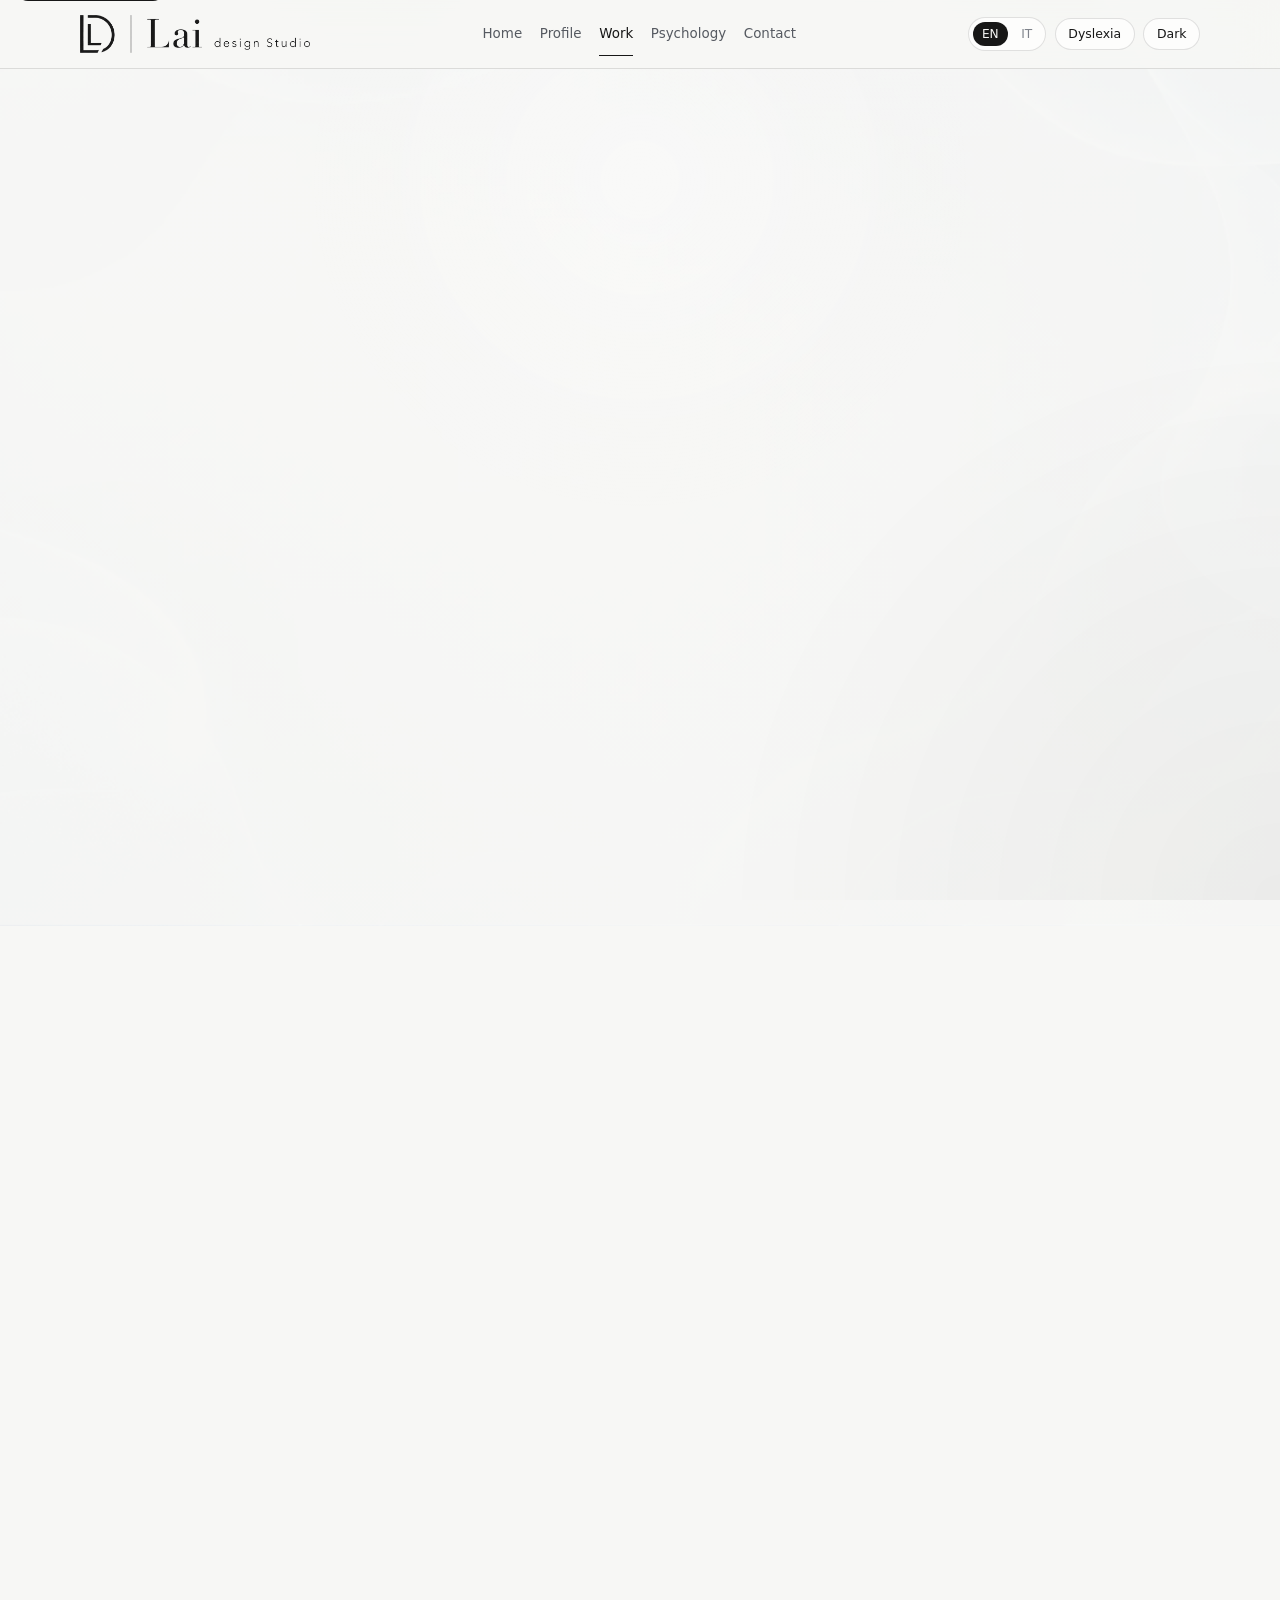
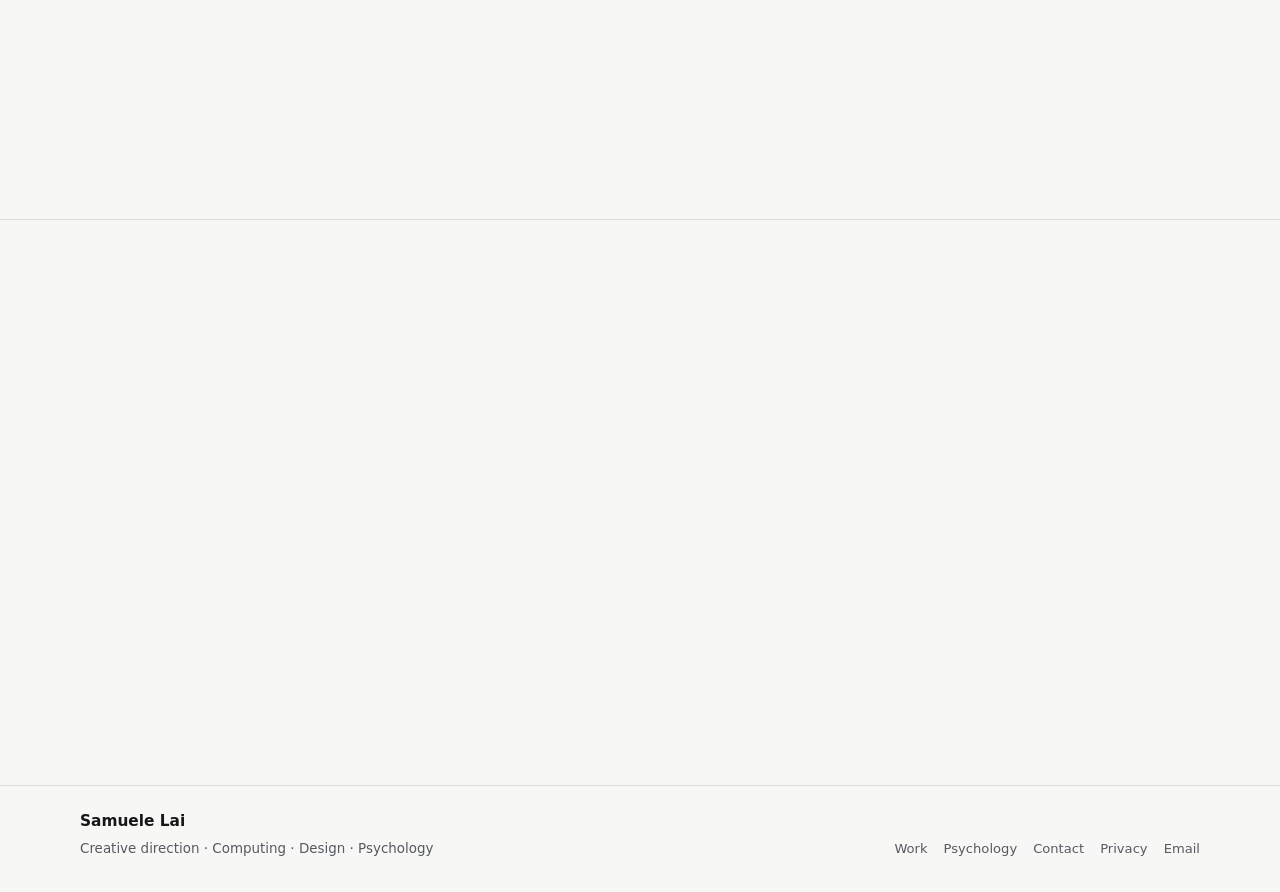
==== commit 57660f59: "Remove background audio" ====
--- a/case-study-afa.html
+++ b/case-study-afa.html
@@ -31,11 +31,39 @@
 <meta content="assets/img/og image.svg" property="og:image"/>
 <link href="assets/img/mark.svg" rel="icon" type="image/svg+xml"/>
 <link href="manifest.webmanifest" rel="manifest"/>
-<link href="assets/css/styles.css?v=css-mobile-toggle-menu-1" rel="stylesheet"/>
-<script defer="" src="assets/js/main.js?v=css-mobile-toggle-menu-1"></script>
+<link href="assets/css/styles.css?v=no-audio-complete-1" rel="stylesheet"/>
+<script defer="" src="assets/js/main.js?v=no-audio-complete-1"></script>
 <meta content="Asia for Animals case study by Samuele Lai: UI/UX, no code development, design system and donation focused digital strategy." name="description"/>
 <meta content="Asia for Animals: Case Study" property="og:title"/>
 <meta content="Asia for Animals case study by Samuele Lai: UI/UX, no code development, design system and donation focused digital strategy." property="og:description"/>
+<style id="sl-simple-mobile-menu-css">
+.sl-mobile-menu-trigger{display:none}.sl-mobile-menu{display:none}
+@media (max-width:980px){
+  .nav-links{display:none!important}
+  .nav-actions .lang-switch,.nav-actions [data-dyslexia-toggle],.nav-actions [data-theme-toggle],.menu-button,.menu-label-button{display:none!important}
+  .sl-mobile-menu-trigger{display:inline-flex!important;align-items:center;justify-content:center;min-width:4.9rem;min-height:2.8rem;border:1px solid var(--line);border-radius:999px;background:color-mix(in srgb,var(--bg) 74%,transparent);color:var(--text);font:inherit;font-size:.9rem;line-height:1;cursor:pointer;-webkit-tap-highlight-color:transparent}
+  body.sl-menu-open{overflow:hidden!important}
+  .sl-mobile-menu{position:fixed;inset:0;z-index:999999;display:none;background:linear-gradient(90deg,color-mix(in srgb,var(--bg) 82%,transparent) 0%,color-mix(in srgb,var(--bg) 97%,transparent) 42%,var(--bg) 100%),radial-gradient(circle at 80% 10%,rgba(200,168,110,.14),transparent 28rem),var(--bg);color:var(--text);overflow-y:auto;overscroll-behavior:contain;opacity:0;transform:translateX(1.5rem);transition:opacity .2s ease,transform .2s ease}
+  .sl-mobile-menu.is-open{display:block!important;opacity:1;transform:translateX(0)}
+  .sl-mobile-menu-panel{min-height:100dvh;display:grid;grid-template-rows:auto 1fr auto;padding:1.1rem 1.2rem 2rem;gap:2.2rem}
+  .sl-mobile-menu-top{display:flex;align-items:center;justify-content:space-between;gap:1rem}
+  .sl-mobile-menu-logo{width:min(150px,42vw);height:auto}
+  .sl-mobile-menu-close{width:3.6rem;height:3.6rem;border:0;border-radius:999px;background:#c8a86e;color:#050505;font-size:2.2rem;line-height:1;cursor:pointer;-webkit-tap-highlight-color:transparent}
+  .sl-mobile-menu-links{display:grid;align-content:center;gap:0;border-top:1px solid var(--line)}
+  .sl-mobile-menu-link{display:flex;align-items:center;justify-content:space-between;gap:1rem;padding:1.1rem 0;border-bottom:1px solid var(--line);color:var(--text);text-decoration:none;text-transform:uppercase;letter-spacing:.18em;font-size:clamp(1.25rem,6.5vw,2.1rem);font-weight:700}
+  .sl-mobile-menu-link span:last-child{color:#c8a86e;font-size:1.5rem;letter-spacing:0}
+  .sl-mobile-menu-bottom{display:grid;gap:1.2rem;border-top:1px solid var(--line);padding-top:1.2rem}
+  .sl-mobile-menu-label{margin:0 0 .6rem;color:var(--muted);text-transform:uppercase;letter-spacing:.17em;font-size:.7rem}
+  .sl-mobile-menu-controls{display:grid;grid-template-columns:1fr 1fr;gap:.65rem}
+  .sl-mobile-menu-control{min-height:3.15rem;border:1px solid var(--line);border-radius:999px;background:var(--surface);color:var(--text);font:inherit;font-size:.9rem;cursor:pointer;-webkit-tap-highlight-color:transparent}
+  .sl-mobile-menu-control.is-active{background:var(--text);color:var(--bg);border-color:var(--text)}
+}
+@media (max-width:430px){
+  .sl-mobile-menu-panel{padding-inline:1rem}
+  .sl-mobile-menu-controls{grid-template-columns:1fr}
+  .sl-mobile-menu-link{font-size:clamp(1.1rem,6vw,1.65rem)}
+}
+</style>
 </head>
 <body>
 <a class="skip-link" href="#main">Skip to content</a>
@@ -62,43 +90,42 @@
 </div>
 <button aria-label="Toggle dyslexia-friendly reading mode" aria-pressed="false" class="icon-button" data-dyslexia-toggle="" data-i18n="ui.dyslexia" type="button">Dyslexia</button>
 <button aria-label="Switch colour theme" class="icon-button" data-i18n="ui.dark" data-theme-toggle="" type="button">Dark</button>
-<label aria-label="Open mobile navigation" class="menu-button menu-label-button" for="mobile-menu-toggle">
-  <span class="menu-label-open">Menu</span>
-  <span class="menu-label-close">Close</span>
-</label>
-</div>
-</div>
-<input aria-hidden="true" class="mobile-menu-toggle" id="mobile-menu-toggle" type="checkbox">
-<div class="mobile-nav" data-mobile-nav="">
-  <div class="container mobile-nav-inner">
-    <nav aria-label="Mobile navigation" class="mobile-menu-links">
-      <a data-i18n="nav.home" href="index.html">Home</a>
-      <a data-i18n="nav.profile" href="profile.html">Profile</a>
-      <a data-i18n="nav.work" href="work.html">Work</a>
-      <a data-i18n="nav.psychology" href="psychology.html">Psychology</a>
-      <a data-i18n="nav.contact" href="contact.html">Contact</a>
+</div>
+</div>
+<button class="sl-mobile-menu-trigger" data-sl-menu-open type="button" aria-controls="slMobileMenu" aria-expanded="false">Menu</button></div>
+</div>
+</header>
+<div class="sl-mobile-menu" id="slMobileMenu" data-sl-mobile-menu aria-hidden="true" role="dialog" aria-modal="true" aria-label="Mobile menu">
+  <div class="sl-mobile-menu-panel">
+    <div class="sl-mobile-menu-top">
+      <img class="sl-mobile-menu-logo" src="assets/img/lai-design-logo.png" alt="Lai Design Studio">
+      <button class="sl-mobile-menu-close" data-sl-menu-close type="button" aria-label="Close menu">×</button>
+    </div>
+    <nav class="sl-mobile-menu-links" aria-label="Mobile navigation">
+      <a class="sl-mobile-menu-link" data-sl-close-link href="index.html"><span data-i18n="nav.home">Home</span><span>+</span></a>
+      <a class="sl-mobile-menu-link" data-sl-close-link href="profile.html"><span data-i18n="nav.profile">Profile</span><span>+</span></a>
+      <a class="sl-mobile-menu-link" data-sl-close-link href="work.html"><span data-i18n="nav.work">Work</span><span>+</span></a>
+      <a class="sl-mobile-menu-link" data-sl-close-link href="psychology.html"><span data-i18n="nav.psychology">Psychology</span><span>+</span></a>
+      <a class="sl-mobile-menu-link" data-sl-close-link href="contact.html"><span data-i18n="nav.contact">Contact</span><span>+</span></a>
     </nav>
-
-    <div class="mobile-menu-controls" aria-label="Mobile preferences">
-      <div class="mobile-control-block">
-        <p class="mobile-control-label" data-i18n="ui.language">Language</p>
-        <div aria-label="Language selector" class="mobile-lang">
-          <button aria-pressed="true" data-lang="en" type="button">EN</button>
-          <button aria-pressed="false" data-lang="it" type="button">IT</button>
+    <div class="sl-mobile-menu-bottom">
+      <div>
+        <p class="sl-mobile-menu-label">Language</p>
+        <div class="sl-mobile-menu-controls">
+          <button class="sl-mobile-menu-control" data-sl-lang="en" type="button">EN</button>
+          <button class="sl-mobile-menu-control" data-sl-lang="it" type="button">IT</button>
         </div>
       </div>
-
-      <div class="mobile-control-block">
-        <p class="mobile-control-label" data-i18n="ui.preferences">Preferences</p>
-        <div class="mobile-toggle-grid">
-          <button aria-label="Switch colour theme" class="mobile-control-button" data-mobile-theme-toggle="" type="button">Dark</button>
-          <button aria-label="Toggle dyslexia-friendly reading mode" aria-pressed="false" class="mobile-control-button" data-mobile-dyslexia-toggle="" type="button">Dyslexia</button>
+      <div>
+        <p class="sl-mobile-menu-label">Preferences</p>
+        <div class="sl-mobile-menu-controls">
+          <button class="sl-mobile-menu-control" data-sl-theme type="button">Dark</button>
+          <button class="sl-mobile-menu-control" data-sl-dyslexia type="button">Dyslexia</button>
         </div>
       </div>
     </div>
   </div>
 </div>
-</header>
 <main class="page-main" id="main">
 <section class="page-intro">
 <div class="container intro-grid">
@@ -267,5 +294,33 @@
 </div>
 </footer>
 </div>
+<script id="sl-simple-mobile-menu-js">
+(function(){function ready(fn){if(document.readyState==="loading")document.addEventListener("DOMContentLoaded",fn);else fn();}
+ready(function(){
+  var root=document.documentElement,body=document.body;
+  var openButton=document.querySelector("[data-sl-menu-open]");
+  var menu=document.querySelector("[data-sl-mobile-menu]");
+  var closeButton=document.querySelector("[data-sl-menu-close]");
+  if(!openButton||!menu||!closeButton)return;
+  var firstLink=menu.querySelector("a");
+  function currentLang(){var saved=localStorage.getItem("site-lang");if(saved==="it"||saved==="en")return saved;return document.documentElement.lang==="it"?"it":"en";}
+  function openMenu(){menu.classList.add("is-open");body.classList.add("sl-menu-open");menu.setAttribute("aria-hidden","false");openButton.setAttribute("aria-expanded","true");setTimeout(function(){if(firstLink)firstLink.focus({preventScroll:true});},60);}
+  function closeMenu(){menu.classList.remove("is-open");body.classList.remove("sl-menu-open");menu.setAttribute("aria-hidden","true");openButton.setAttribute("aria-expanded","false");}
+  function syncControls(){var lang=currentLang();var isDark=root.getAttribute("data-theme")==="dark";var isDyslexia=body.classList.contains("dyslexia-mode");
+    menu.querySelectorAll("[data-sl-lang]").forEach(function(button){button.classList.toggle("is-active",button.getAttribute("data-sl-lang")===lang);});
+    menu.querySelectorAll("[data-sl-theme]").forEach(function(button){button.textContent=isDark?(lang==="it"?"Chiaro":"Light"):(lang==="it"?"Scuro":"Dark");button.classList.toggle("is-active",isDark);});
+    menu.querySelectorAll("[data-sl-dyslexia]").forEach(function(button){button.textContent="Dyslexia";button.classList.toggle("is-active",isDyslexia);});
+  }
+  openButton.addEventListener("click",function(event){event.preventDefault();openMenu();});
+  closeButton.addEventListener("click",function(event){event.preventDefault();closeMenu();});
+  menu.addEventListener("click",function(event){if(event.target===menu)closeMenu();});
+  menu.querySelectorAll("[data-sl-close-link]").forEach(function(link){link.addEventListener("click",closeMenu);});
+  document.addEventListener("keydown",function(event){if(event.key==="Escape")closeMenu();});
+  menu.querySelectorAll("[data-sl-lang]").forEach(function(button){button.addEventListener("click",function(){var lang=button.getAttribute("data-sl-lang");localStorage.setItem("site-lang",lang);if(typeof window.applySiteLanguage==="function"){window.applySiteLanguage(lang);}else{document.documentElement.lang=lang;}syncControls();});});
+  menu.querySelectorAll("[data-sl-theme]").forEach(function(button){button.addEventListener("click",function(){var next=root.getAttribute("data-theme")==="dark"?"light":"dark";root.setAttribute("data-theme",next);localStorage.setItem("site-theme",next);syncControls();});});
+  menu.querySelectorAll("[data-sl-dyslexia]").forEach(function(button){button.addEventListener("click",function(){var active=body.classList.toggle("dyslexia-mode");localStorage.setItem("site-dyslexia",String(active));syncControls();});});
+  window.addEventListener("storage",syncControls);syncControls();
+});})();
+</script>
 </body>
 </html>
--- a/assets/css/styles.css
+++ b/assets/css/styles.css
@@ -2532,3 +2532,12 @@
     grid-template-columns: 1fr !important;
   }
 }
+
+
+/* Audio removed */
+.site-audio-control,
+[data-audio],
+audio {
+  display: none !important;
+  visibility: hidden !important;
+}
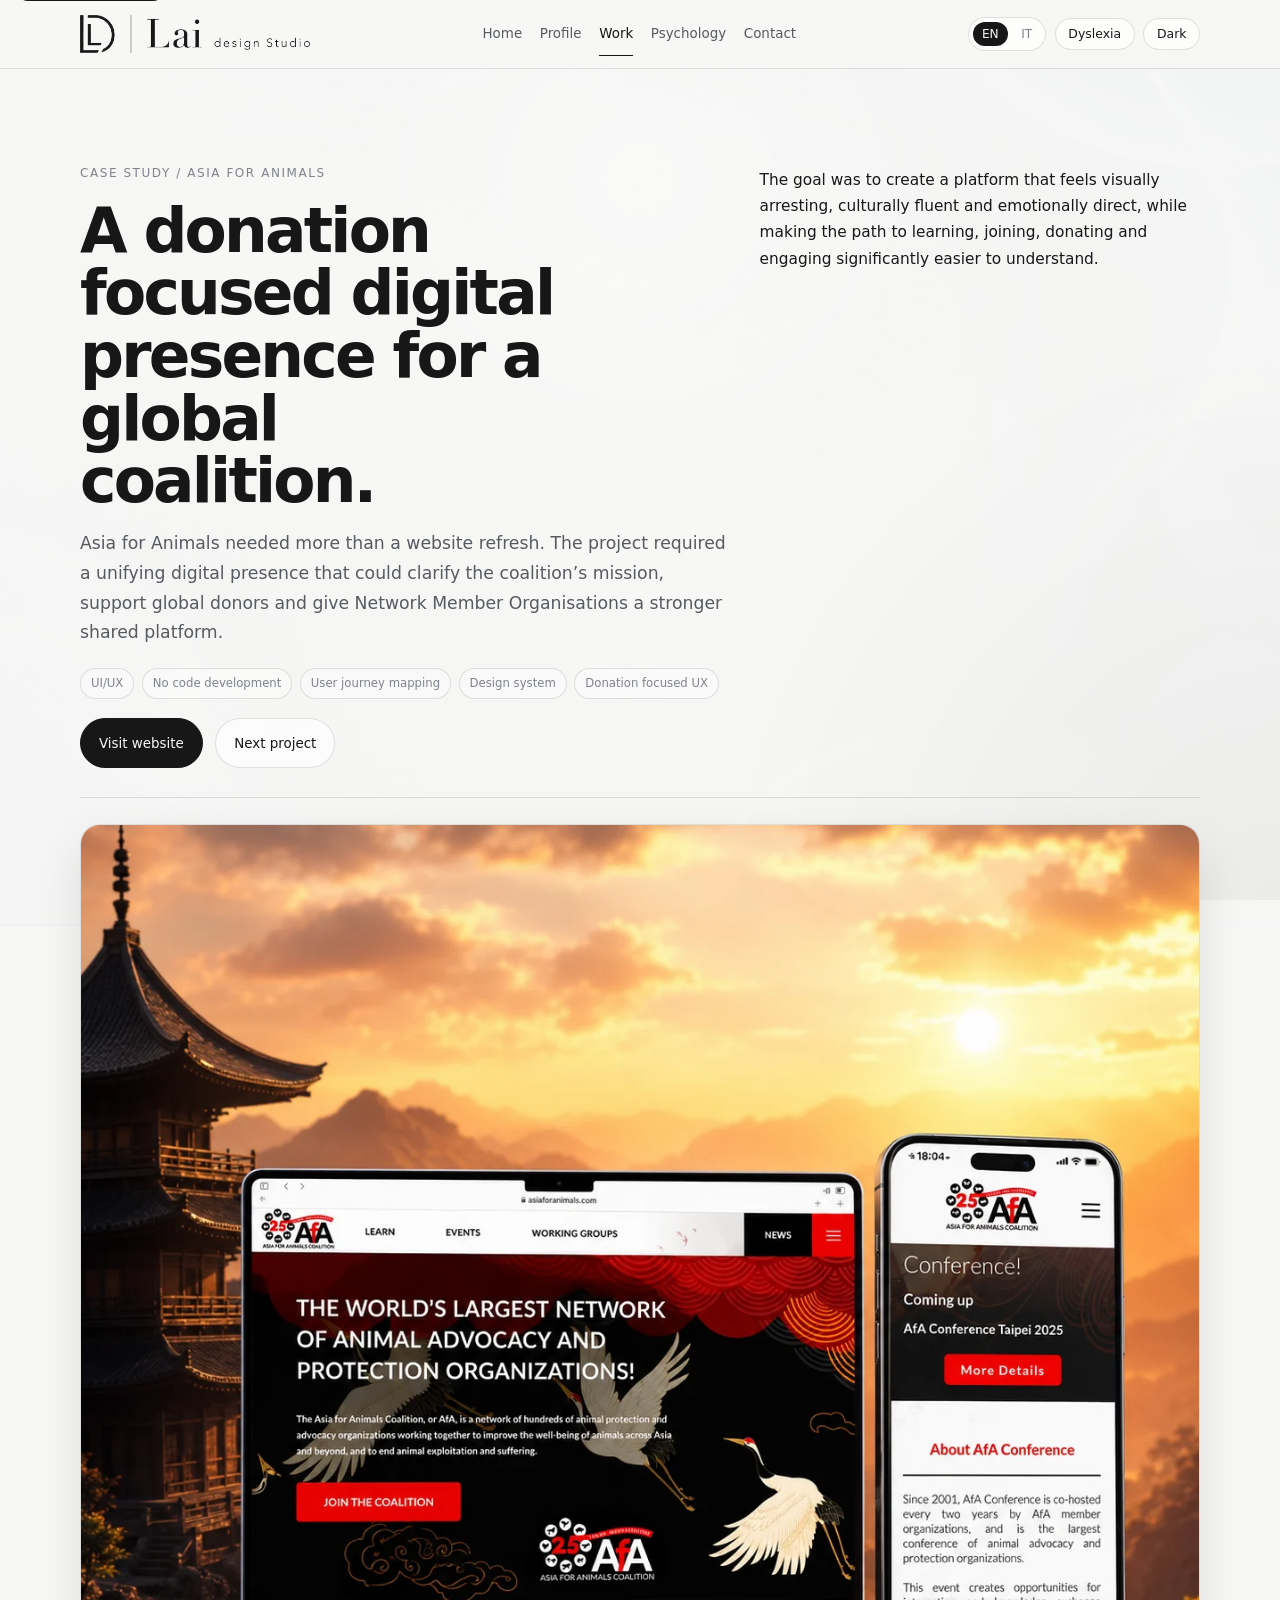
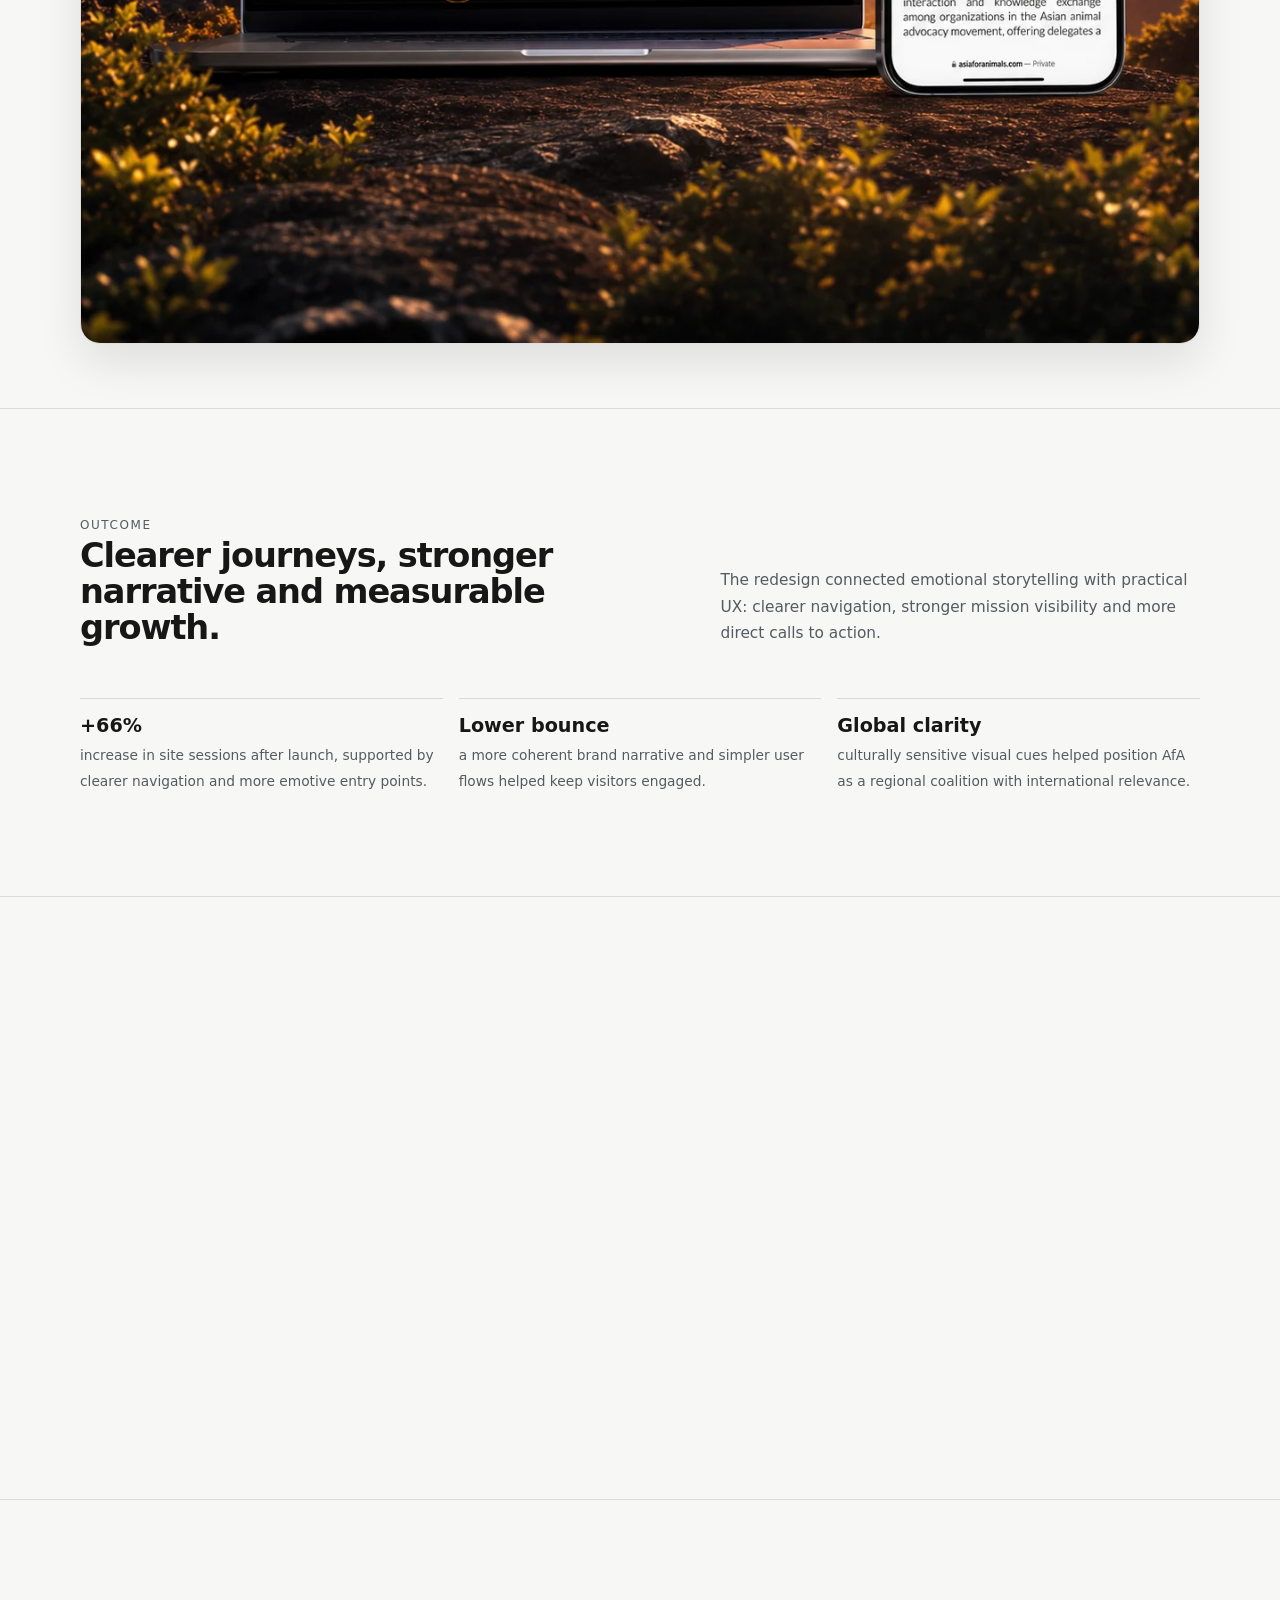
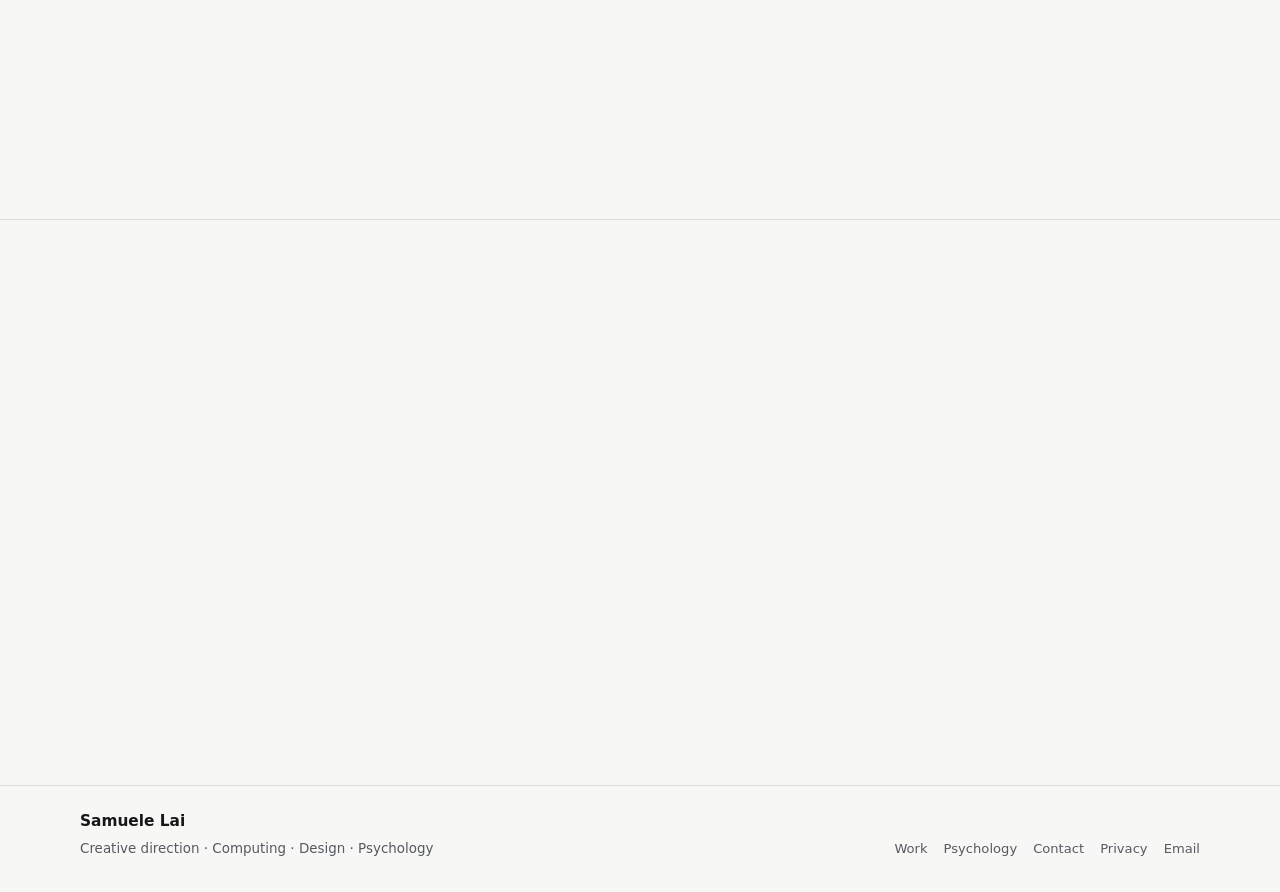
==== commit 95fa9f41: "Restore content and remove audio safely" ====
--- a/case-study-afa.html
+++ b/case-study-afa.html
@@ -31,8 +31,8 @@
 <meta content="assets/img/og image.svg" property="og:image"/>
 <link href="assets/img/mark.svg" rel="icon" type="image/svg+xml"/>
 <link href="manifest.webmanifest" rel="manifest"/>
-<link href="assets/css/styles.css?v=no-audio-complete-1" rel="stylesheet"/>
-<script defer="" src="assets/js/main.js?v=no-audio-complete-1"></script>
+<link href="assets/css/styles.css?v=no-audio-content-restored-1" rel="stylesheet"/>
+<script defer="" src="assets/js/main.js?v=no-audio-content-restored-1"></script>
 <meta content="Asia for Animals case study by Samuele Lai: UI/UX, no code development, design system and donation focused digital strategy." name="description"/>
 <meta content="Asia for Animals: Case Study" property="og:title"/>
 <meta content="Asia for Animals case study by Samuele Lai: UI/UX, no code development, design system and donation focused digital strategy." property="og:description"/>
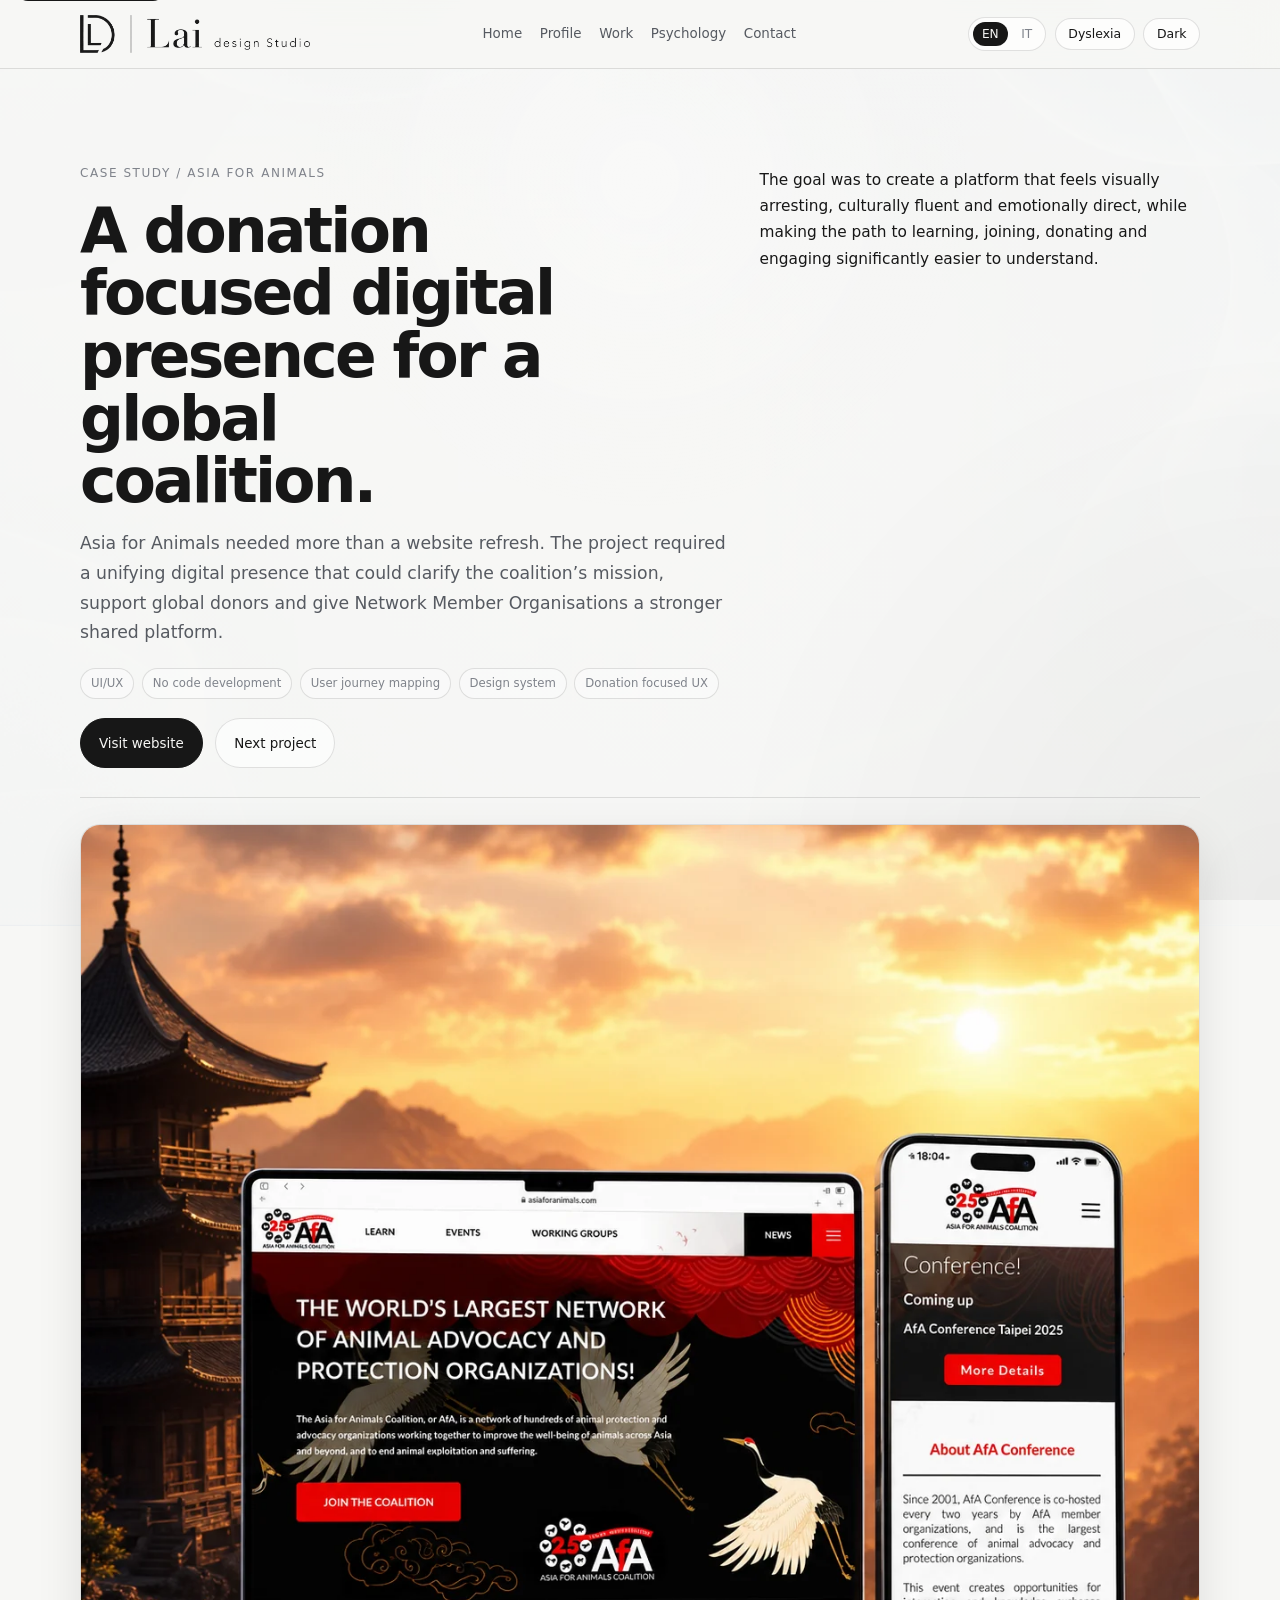
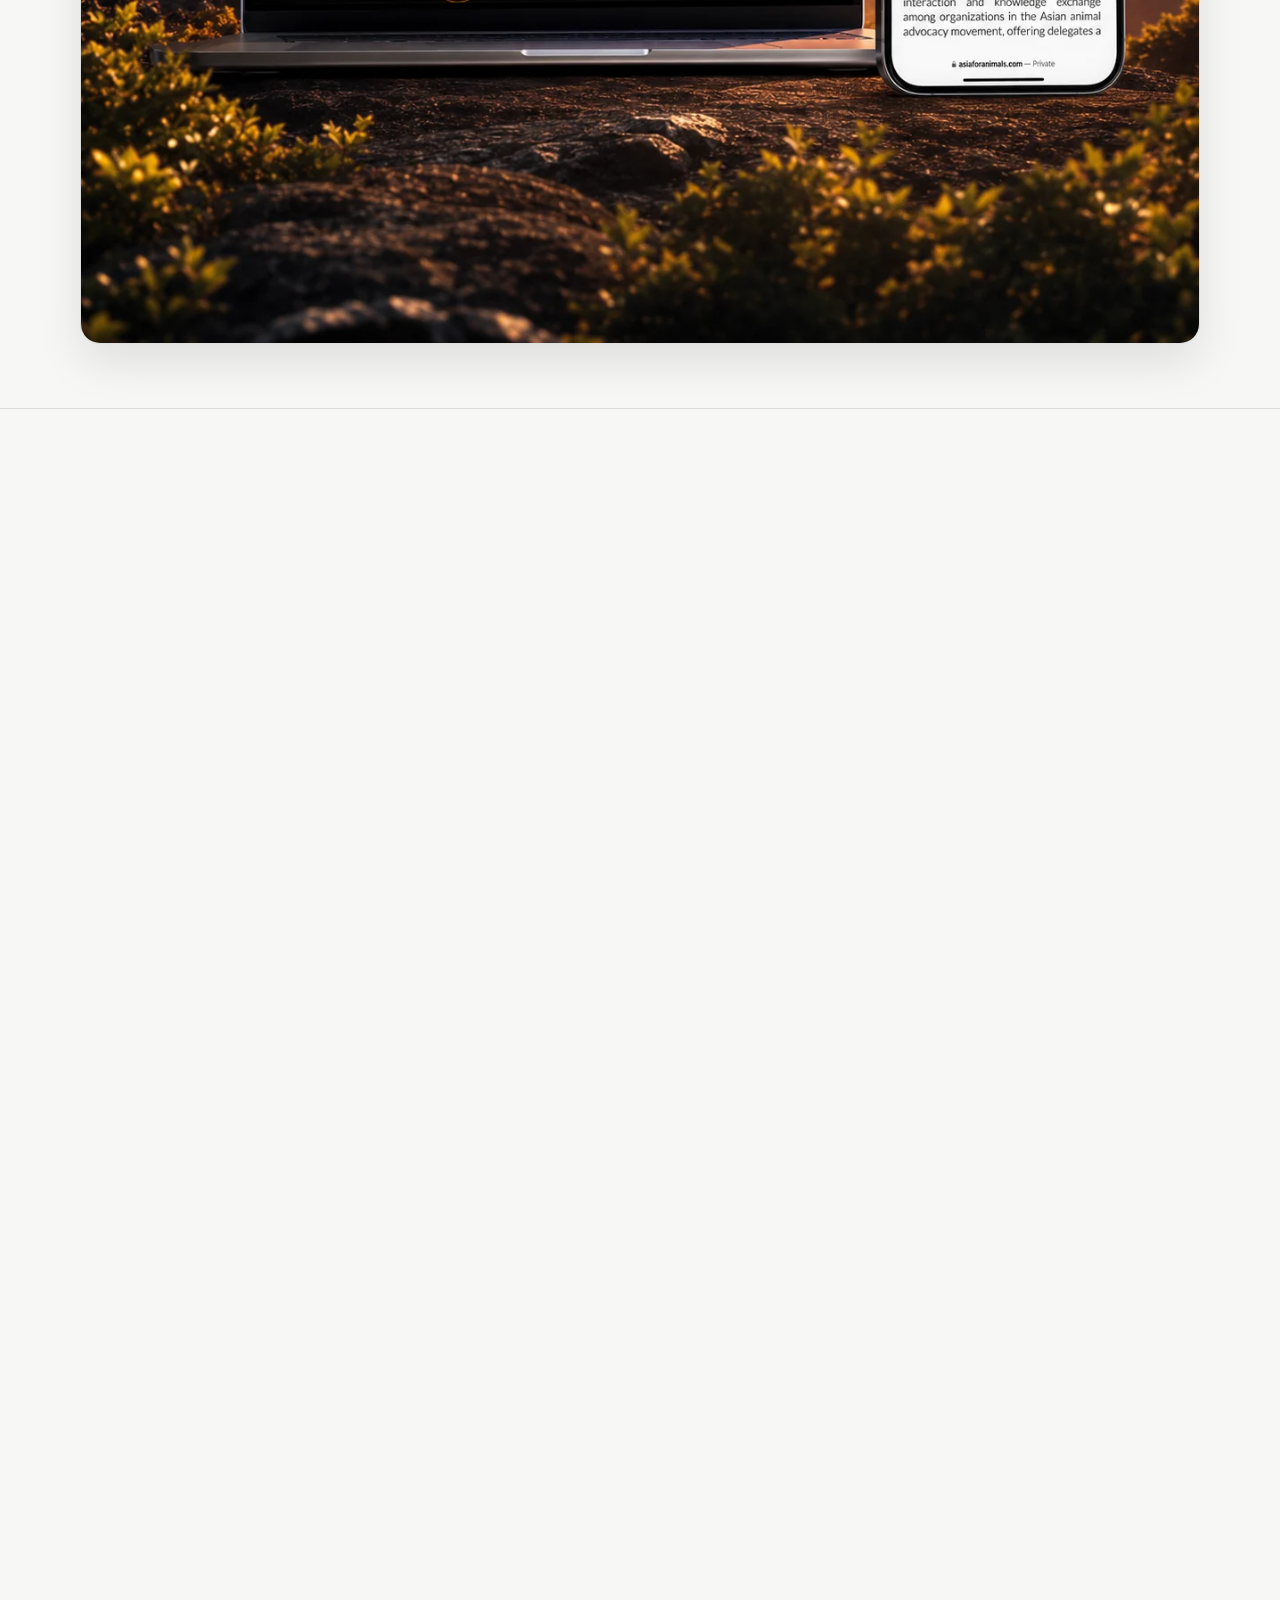
==== commit 705237a1: "Restore stable site with simple mobile menu and no audio" ====
--- a/case-study-afa.html
+++ b/case-study-afa.html
@@ -3,7 +3,7 @@
 <html data-theme="light" lang="en">
 <head>
   <meta name="viewport" content="width=device-width, initial-scale=1, viewport-fit=cover">
-  <title>Asia for Animals Case Study | UI UX and No Code Platform</title>
+<title>Asia for Animals Case Study | UI UX and No Code Platform</title>
   <meta name="description" content="Asia for Animals case study by Lai Design Studio, covering donation focused UX, user journey mapping, design system, no code development and measurable growth.">
   <meta name="author" content="Samuele Lai">
   <link rel="canonical" href="https://laidesign.studio/case-study-afa.html">
@@ -31,16 +31,17 @@
 <meta content="assets/img/og image.svg" property="og:image"/>
 <link href="assets/img/mark.svg" rel="icon" type="image/svg+xml"/>
 <link href="manifest.webmanifest" rel="manifest"/>
-<link href="assets/css/styles.css?v=no-audio-content-restored-1" rel="stylesheet"/>
-<script defer="" src="assets/js/main.js?v=no-audio-content-restored-1"></script>
+<link href="assets/css/styles.css?v=stable-simple-no-audio-1" rel="stylesheet"/>
+<script defer="" src="assets/js/main.js?v=stable-simple-no-audio-1"></script>
 <meta content="Asia for Animals case study by Samuele Lai: UI/UX, no code development, design system and donation focused digital strategy." name="description"/>
 <meta content="Asia for Animals: Case Study" property="og:title"/>
 <meta content="Asia for Animals case study by Samuele Lai: UI/UX, no code development, design system and donation focused digital strategy." property="og:description"/>
 <style id="sl-simple-mobile-menu-css">
 .sl-mobile-menu-trigger{display:none}.sl-mobile-menu{display:none}
 @media (max-width:980px){
+  .navbar{grid-template-columns:minmax(0,1fr) auto!important}
   .nav-links{display:none!important}
-  .nav-actions .lang-switch,.nav-actions [data-dyslexia-toggle],.nav-actions [data-theme-toggle],.menu-button,.menu-label-button{display:none!important}
+  .nav-actions .lang-switch,.nav-actions [data-dyslexia-toggle],.nav-actions [data-theme-toggle]{display:none!important}
   .sl-mobile-menu-trigger{display:inline-flex!important;align-items:center;justify-content:center;min-width:4.9rem;min-height:2.8rem;border:1px solid var(--line);border-radius:999px;background:color-mix(in srgb,var(--bg) 74%,transparent);color:var(--text);font:inherit;font-size:.9rem;line-height:1;cursor:pointer;-webkit-tap-highlight-color:transparent}
   body.sl-menu-open{overflow:hidden!important}
   .sl-mobile-menu{position:fixed;inset:0;z-index:999999;display:none;background:linear-gradient(90deg,color-mix(in srgb,var(--bg) 82%,transparent) 0%,color-mix(in srgb,var(--bg) 97%,transparent) 42%,var(--bg) 100%),radial-gradient(circle at 80% 10%,rgba(200,168,110,.14),transparent 28rem),var(--bg);color:var(--text);overflow-y:auto;overscroll-behavior:contain;opacity:0;transform:translateX(1.5rem);transition:opacity .2s ease,transform .2s ease}
@@ -69,31 +70,32 @@
 <a class="skip-link" href="#main">Skip to content</a>
 <div class="site-shell">
 <header class="header">
-<div class="container navbar">
-<a aria-label="Lai Design Studio home" class="brand" href="index.html">
-<picture>
-<source srcset="assets/img/lai-design-logo.webp" type="image/webp"/>
-<img alt="Lai Design Studio" class="brand-logo" src="assets/img/lai-design-logo.png"/ decoding="async" width="900" height="147">
-</picture>
-</a>
-<nav aria-label="Primary navigation" class="nav-links">
-<a data-i18n="nav.home" href="index.html">Home</a>
-<a data-i18n="nav.profile" href="profile.html">Profile</a>
-<a aria-current="page" data-i18n="nav.work" href="work.html">Work</a>
-<a data-i18n="nav.psychology" href="psychology.html">Psychology</a>
-<a data-i18n="nav.contact" href="contact.html">Contact</a>
-</nav>
-<div class="nav-actions">
-<div aria-label="Language selector" class="lang-switch">
-<button aria-pressed="true" data-lang="en" type="button">EN</button>
-<button aria-pressed="false" data-lang="it" type="button">IT</button>
-</div>
-<button aria-label="Toggle dyslexia-friendly reading mode" aria-pressed="false" class="icon-button" data-dyslexia-toggle="" data-i18n="ui.dyslexia" type="button">Dyslexia</button>
-<button aria-label="Switch colour theme" class="icon-button" data-i18n="ui.dark" data-theme-toggle="" type="button">Dark</button>
-</div>
-</div>
-<button class="sl-mobile-menu-trigger" data-sl-menu-open type="button" aria-controls="slMobileMenu" aria-expanded="false">Menu</button></div>
-</div>
+  <div class="container navbar">
+    <a aria-label="Lai Design Studio home" class="brand" href="index.html">
+      <picture>
+        <source srcset="assets/img/lai-design-logo.webp" type="image/webp">
+        <img alt="Lai Design Studio" class="brand-logo" src="assets/img/lai-design-logo.png" decoding="async" width="900" height="147">
+      </picture>
+    </a>
+
+    <nav aria-label="Primary navigation" class="nav-links">
+      <a data-i18n="nav.home" href="index.html">Home</a>
+      <a data-i18n="nav.profile" href="profile.html">Profile</a>
+      <a data-i18n="nav.work" href="work.html">Work</a>
+      <a data-i18n="nav.psychology" href="psychology.html">Psychology</a>
+      <a data-i18n="nav.contact" href="contact.html">Contact</a>
+    </nav>
+
+    <div class="nav-actions">
+      <div aria-label="Language selector" class="lang-switch">
+        <button aria-pressed="true" data-lang="en" type="button">EN</button>
+        <button aria-pressed="false" data-lang="it" type="button">IT</button>
+      </div>
+      <button aria-label="Toggle dyslexia-friendly reading mode" aria-pressed="false" class="icon-button" data-dyslexia-toggle="" data-i18n="ui.dyslexia" type="button">Dyslexia</button>
+      <button aria-label="Switch colour theme" class="icon-button" data-i18n="ui.dark" data-theme-toggle="" type="button">Dark</button>
+      <button class="sl-mobile-menu-trigger" data-sl-menu-open type="button" aria-controls="slMobileMenu" aria-expanded="false">Menu</button>
+    </div>
+  </div>
 </header>
 <div class="sl-mobile-menu" id="slMobileMenu" data-sl-mobile-menu aria-hidden="true" role="dialog" aria-modal="true" aria-label="Mobile menu">
   <div class="sl-mobile-menu-panel">
@@ -101,6 +103,7 @@
       <img class="sl-mobile-menu-logo" src="assets/img/lai-design-logo.png" alt="Lai Design Studio">
       <button class="sl-mobile-menu-close" data-sl-menu-close type="button" aria-label="Close menu">×</button>
     </div>
+
     <nav class="sl-mobile-menu-links" aria-label="Mobile navigation">
       <a class="sl-mobile-menu-link" data-sl-close-link href="index.html"><span data-i18n="nav.home">Home</span><span>+</span></a>
       <a class="sl-mobile-menu-link" data-sl-close-link href="profile.html"><span data-i18n="nav.profile">Profile</span><span>+</span></a>
@@ -108,6 +111,7 @@
       <a class="sl-mobile-menu-link" data-sl-close-link href="psychology.html"><span data-i18n="nav.psychology">Psychology</span><span>+</span></a>
       <a class="sl-mobile-menu-link" data-sl-close-link href="contact.html"><span data-i18n="nav.contact">Contact</span><span>+</span></a>
     </nav>
+
     <div class="sl-mobile-menu-bottom">
       <div>
         <p class="sl-mobile-menu-label">Language</p>
--- a/assets/css/styles.css
+++ b/assets/css/styles.css
@@ -2176,368 +2176,5 @@
 }
 
 
-/* Fullscreen mobile menu refinement */
-@media (max-width: 980px) {
-  body.mobile-menu-open {
-    overflow: hidden;
-  }
-
-  .nav-actions .lang-switch,
-  .nav-actions [data-dyslexia-toggle],
-  .nav-actions [data-theme-toggle] {
-    display: none !important;
-  }
-
-  .nav-actions {
-    justify-content: end;
-  }
-
-  .menu-button {
-    display: inline-flex !important;
-    align-items: center;
-    justify-content: center;
-    min-width: 4.5rem;
-  }
-
-  .mobile-nav {
-    position: fixed;
-    inset: var(--nav-height) 0 0 0;
-    z-index: 14;
-    display: none;
-    border-top: 1px solid var(--line);
-    background:
-      radial-gradient(circle at 15% 10%, rgba(200, 168, 110, .08), transparent 28rem),
-      color-mix(in srgb, var(--bg) 96%, transparent);
-    backdrop-filter: blur(22px);
-    -webkit-backdrop-filter: blur(22px);
-    overflow-y: auto;
-    overscroll-behavior: contain;
-  }
-
-  .mobile-nav.open {
-    display: block !important;
-    animation: mobileMenuIn .22s ease-out both;
-  }
-
-  .mobile-nav-inner {
-    min-height: calc(100dvh - var(--nav-height));
-    display: flex !important;
-    flex-direction: column;
-    gap: 2rem;
-    padding-top: clamp(1.4rem, 6vw, 2.4rem) !important;
-    padding-bottom: 6rem !important;
-  }
-
-  .mobile-menu-links {
-    display: grid;
-    gap: 0;
-    border-top: 1px solid var(--line);
-  }
-
-  .mobile-menu-links a {
-    display: flex !important;
-    align-items: center;
-    justify-content: space-between;
-    padding: 1.05rem 0 !important;
-    border-bottom: 1px solid var(--line);
-    color: var(--text);
-    font-size: clamp(2rem, 11vw, 3.4rem) !important;
-    line-height: .95;
-    letter-spacing: -.055em;
-    text-decoration: none;
-  }
-
-  .mobile-menu-links a::after {
-    content: "→";
-    font-size: .9rem;
-    letter-spacing: 0;
-    opacity: .55;
-    border: 1px solid var(--line);
-    border-radius: 999px;
-    width: 2.05rem;
-    height: 2.05rem;
-    display: inline-flex;
-    align-items: center;
-    justify-content: center;
-    flex: 0 0 auto;
-  }
-
-  .mobile-menu-controls {
-    margin-top: auto;
-    display: grid;
-    gap: 1.25rem;
-    border-top: 1px solid var(--line);
-    padding-top: 1.25rem;
-  }
-
-  .mobile-control-block {
-    display: grid;
-    gap: .7rem;
-  }
-
-  .mobile-control-label {
-    margin: 0;
-    color: var(--muted);
-    font-size: .68rem;
-    line-height: 1;
-    letter-spacing: .17em;
-    text-transform: uppercase;
-  }
-
-  .mobile-lang {
-    display: grid !important;
-    grid-template-columns: 1fr 1fr;
-    gap: .6rem;
-    border: 0 !important;
-    background: transparent !important;
-    padding: 0 !important;
-  }
-
-  .mobile-lang button,
-  .mobile-control-button {
-    width: 100%;
-    min-height: 3.15rem;
-    border: 1px solid var(--line);
-    border-radius: 999px;
-    background: var(--surface);
-    color: var(--text);
-    font-size: .9rem;
-    line-height: 1;
-  }
-
-  .mobile-lang button[aria-pressed="true"],
-  .mobile-control-button[aria-pressed="true"] {
-    background: var(--text);
-    color: var(--bg);
-    border-color: var(--text);
-  }
-
-  .mobile-toggle-grid {
-    display: grid;
-    grid-template-columns: 1fr 1fr;
-    gap: .6rem;
-  }
-
-  @keyframes mobileMenuIn {
-    from {
-      opacity: 0;
-      transform: translateY(-.5rem);
-    }
-    to {
-      opacity: 1;
-      transform: translateY(0);
-    }
-  }
-}
-
-@media (max-width: 420px) {
-  .mobile-menu-links a {
-    font-size: clamp(1.85rem, 12vw, 2.75rem) !important;
-  }
-
-  .mobile-toggle-grid {
-    grid-template-columns: 1fr;
-  }
-}
-
-
-/* Native CSS mobile menu toggle. No JavaScript required to open the menu. */
-.mobile-menu-toggle {
-  position: absolute;
-  inline-size: 1px;
-  block-size: 1px;
-  opacity: 0;
-  pointer-events: none;
-}
-
-.menu-label-button {
-  cursor: pointer;
-  user-select: none;
-  text-decoration: none;
-}
-
-.menu-label-close {
-  display: none;
-}
-
-@media (max-width: 980px) {
-  body:has(.mobile-menu-toggle:checked) {
-    overflow: hidden;
-  }
-
-  .nav-actions .lang-switch,
-  .nav-actions [data-dyslexia-toggle],
-  .nav-actions [data-theme-toggle] {
-    display: none !important;
-  }
-
-  .menu-label-button {
-    display: inline-flex !important;
-    align-items: center;
-    justify-content: center;
-    min-width: 4.7rem;
-    min-height: 2.7rem;
-    border: 1px solid var(--line);
-    border-radius: 999px;
-    color: var(--text);
-    background: color-mix(in srgb, var(--bg) 72%, transparent);
-    backdrop-filter: blur(16px);
-    -webkit-backdrop-filter: blur(16px);
-    font-size: .84rem;
-    line-height: 1;
-  }
-
-  .header:has(.mobile-menu-toggle:checked) .menu-label-open {
-    display: none;
-  }
-
-  .header:has(.mobile-menu-toggle:checked) .menu-label-close {
-    display: inline;
-  }
-
-  .mobile-nav {
-    position: fixed !important;
-    top: var(--nav-height, 4.5rem) !important;
-    right: 0 !important;
-    bottom: 0 !important;
-    left: 0 !important;
-    z-index: 999 !important;
-    display: none !important;
-    border-top: 1px solid var(--line) !important;
-    background:
-      radial-gradient(circle at 18% 10%, rgba(200, 168, 110, .08), transparent 30rem),
-      color-mix(in srgb, var(--bg) 97%, transparent) !important;
-    backdrop-filter: blur(22px) !important;
-    -webkit-backdrop-filter: blur(22px) !important;
-    overflow-y: auto !important;
-    overscroll-behavior: contain !important;
-  }
-
-  .mobile-menu-toggle:checked + .mobile-nav {
-    display: block !important;
-    animation: mobileMenuIn .22s ease-out both;
-  }
-
-  .mobile-nav-inner {
-    min-height: calc(100dvh - var(--nav-height, 4.5rem)) !important;
-    display: flex !important;
-    flex-direction: column !important;
-    gap: 2rem !important;
-    padding-top: clamp(1.4rem, 6vw, 2.4rem) !important;
-    padding-bottom: 6rem !important;
-  }
-
-  .mobile-menu-links {
-    display: grid !important;
-    border-top: 1px solid var(--line) !important;
-  }
-
-  .mobile-menu-links a {
-    display: flex !important;
-    align-items: center !important;
-    justify-content: space-between !important;
-    padding: 1.05rem 0 !important;
-    border-bottom: 1px solid var(--line) !important;
-    color: var(--text) !important;
-    font-size: clamp(2rem, 11vw, 3.4rem) !important;
-    line-height: .95 !important;
-    letter-spacing: -.055em !important;
-    text-decoration: none !important;
-  }
-
-  .mobile-menu-links a::after {
-    content: "→";
-    width: 2.05rem;
-    height: 2.05rem;
-    display: inline-flex;
-    align-items: center;
-    justify-content: center;
-    flex: 0 0 auto;
-    border: 1px solid var(--line);
-    border-radius: 999px;
-    font-size: .9rem;
-    opacity: .6;
-  }
-
-  .mobile-menu-controls {
-    margin-top: auto !important;
-    display: grid !important;
-    gap: 1.25rem !important;
-    border-top: 1px solid var(--line) !important;
-    padding-top: 1.25rem !important;
-  }
-
-  .mobile-control-block {
-    display: grid !important;
-    gap: .7rem !important;
-  }
-
-  .mobile-control-label {
-    margin: 0 !important;
-    color: var(--muted) !important;
-    font-size: .68rem !important;
-    letter-spacing: .17em !important;
-    text-transform: uppercase !important;
-  }
-
-  .mobile-lang,
-  .mobile-toggle-grid {
-    display: grid !important;
-    grid-template-columns: 1fr 1fr !important;
-    gap: .6rem !important;
-  }
-
-  .mobile-lang {
-    border: 0 !important;
-    background: transparent !important;
-    padding: 0 !important;
-  }
-
-  .mobile-lang button,
-  .mobile-control-button {
-    width: 100% !important;
-    min-height: 3.15rem !important;
-    border: 1px solid var(--line) !important;
-    border-radius: 999px !important;
-    background: var(--surface) !important;
-    color: var(--text) !important;
-    font-size: .9rem !important;
-  }
-
-  .mobile-lang button[aria-pressed="true"],
-  .mobile-control-button[aria-pressed="true"] {
-    background: var(--text) !important;
-    color: var(--bg) !important;
-    border-color: var(--text) !important;
-  }
-
-  @keyframes mobileMenuIn {
-    from {
-      opacity: 0;
-      transform: translateY(-.4rem);
-    }
-    to {
-      opacity: 1;
-      transform: translateY(0);
-    }
-  }
-}
-
-@media (max-width: 420px) {
-  .mobile-menu-links a {
-    font-size: clamp(1.85rem, 12vw, 2.75rem) !important;
-  }
-
-  .mobile-toggle-grid {
-    grid-template-columns: 1fr !important;
-  }
-}
-
-
-/* Audio removed */
-.site-audio-control,
-[data-audio],
-audio {
-  display: none !important;
-  visibility: hidden !important;
-}
+/* Audio removed stable export */
+.site-audio-control,[data-audio],audio{display:none!important;visibility:hidden!important;}
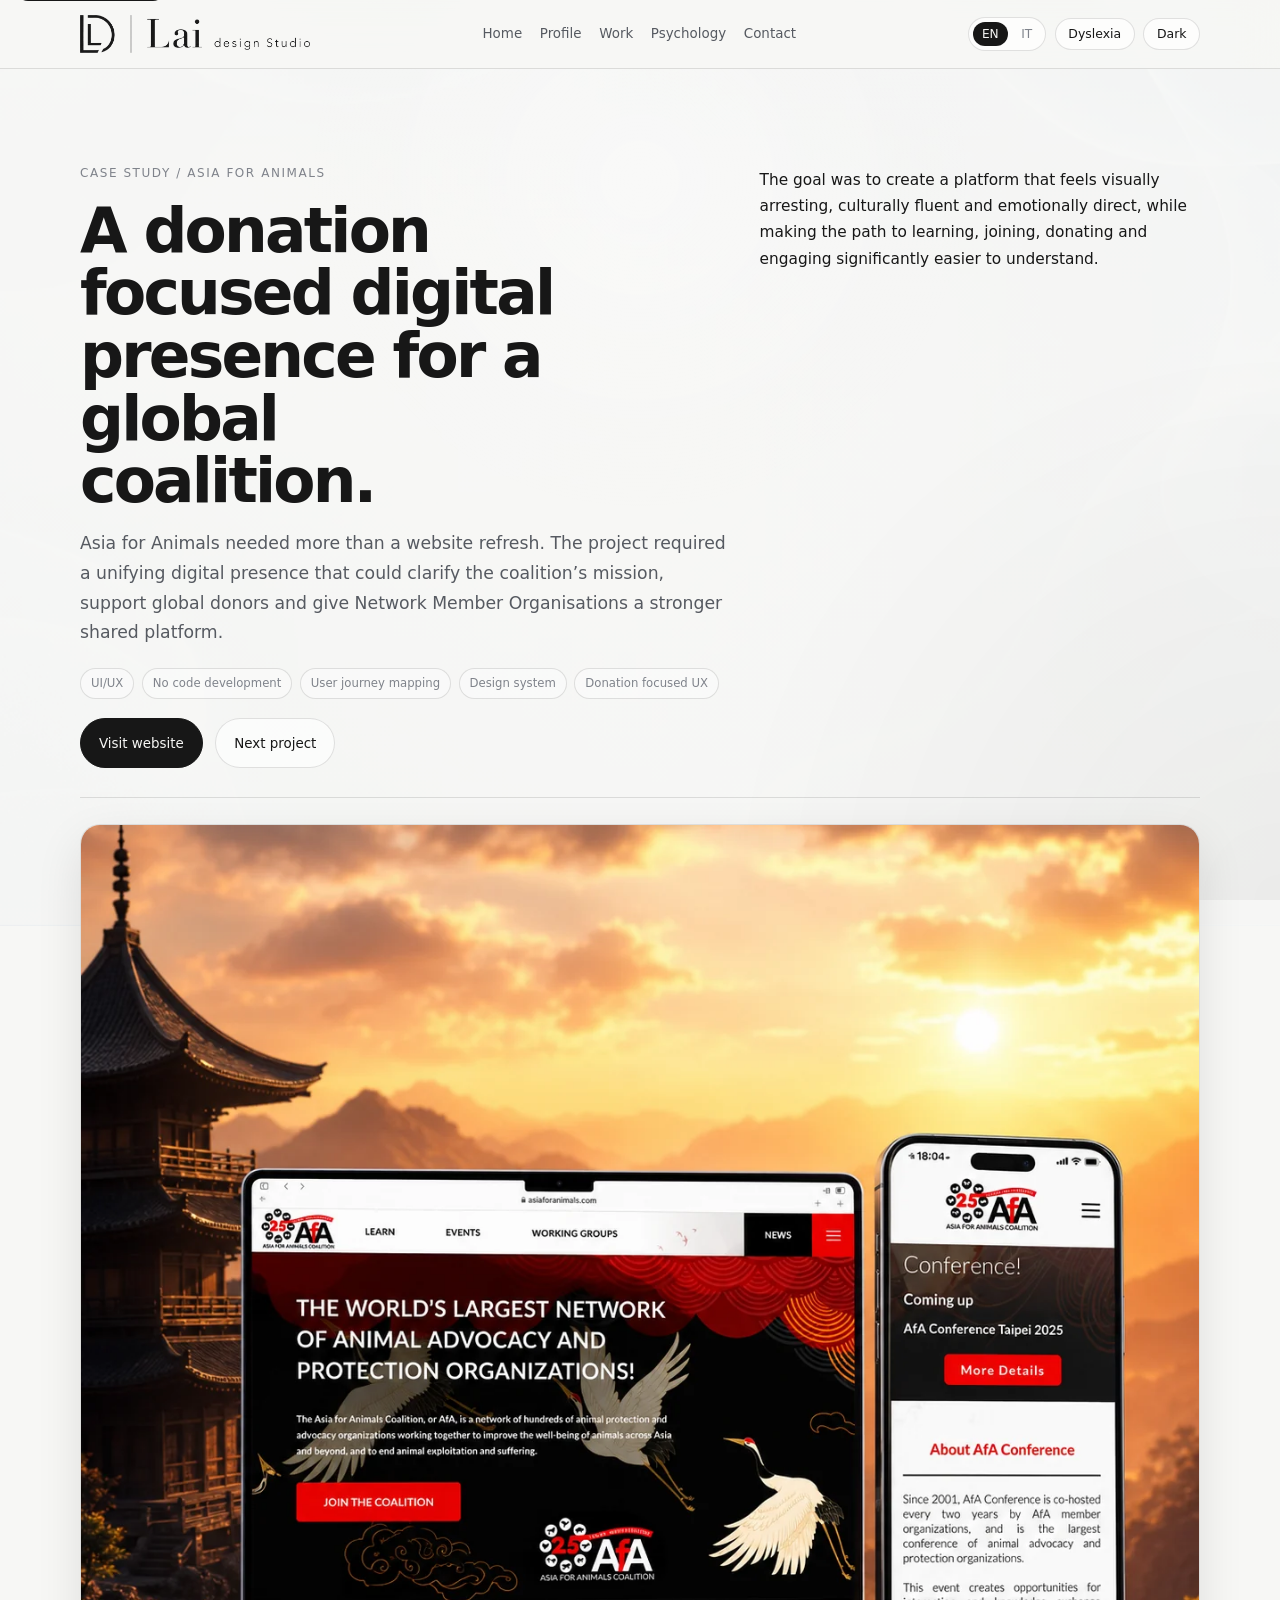
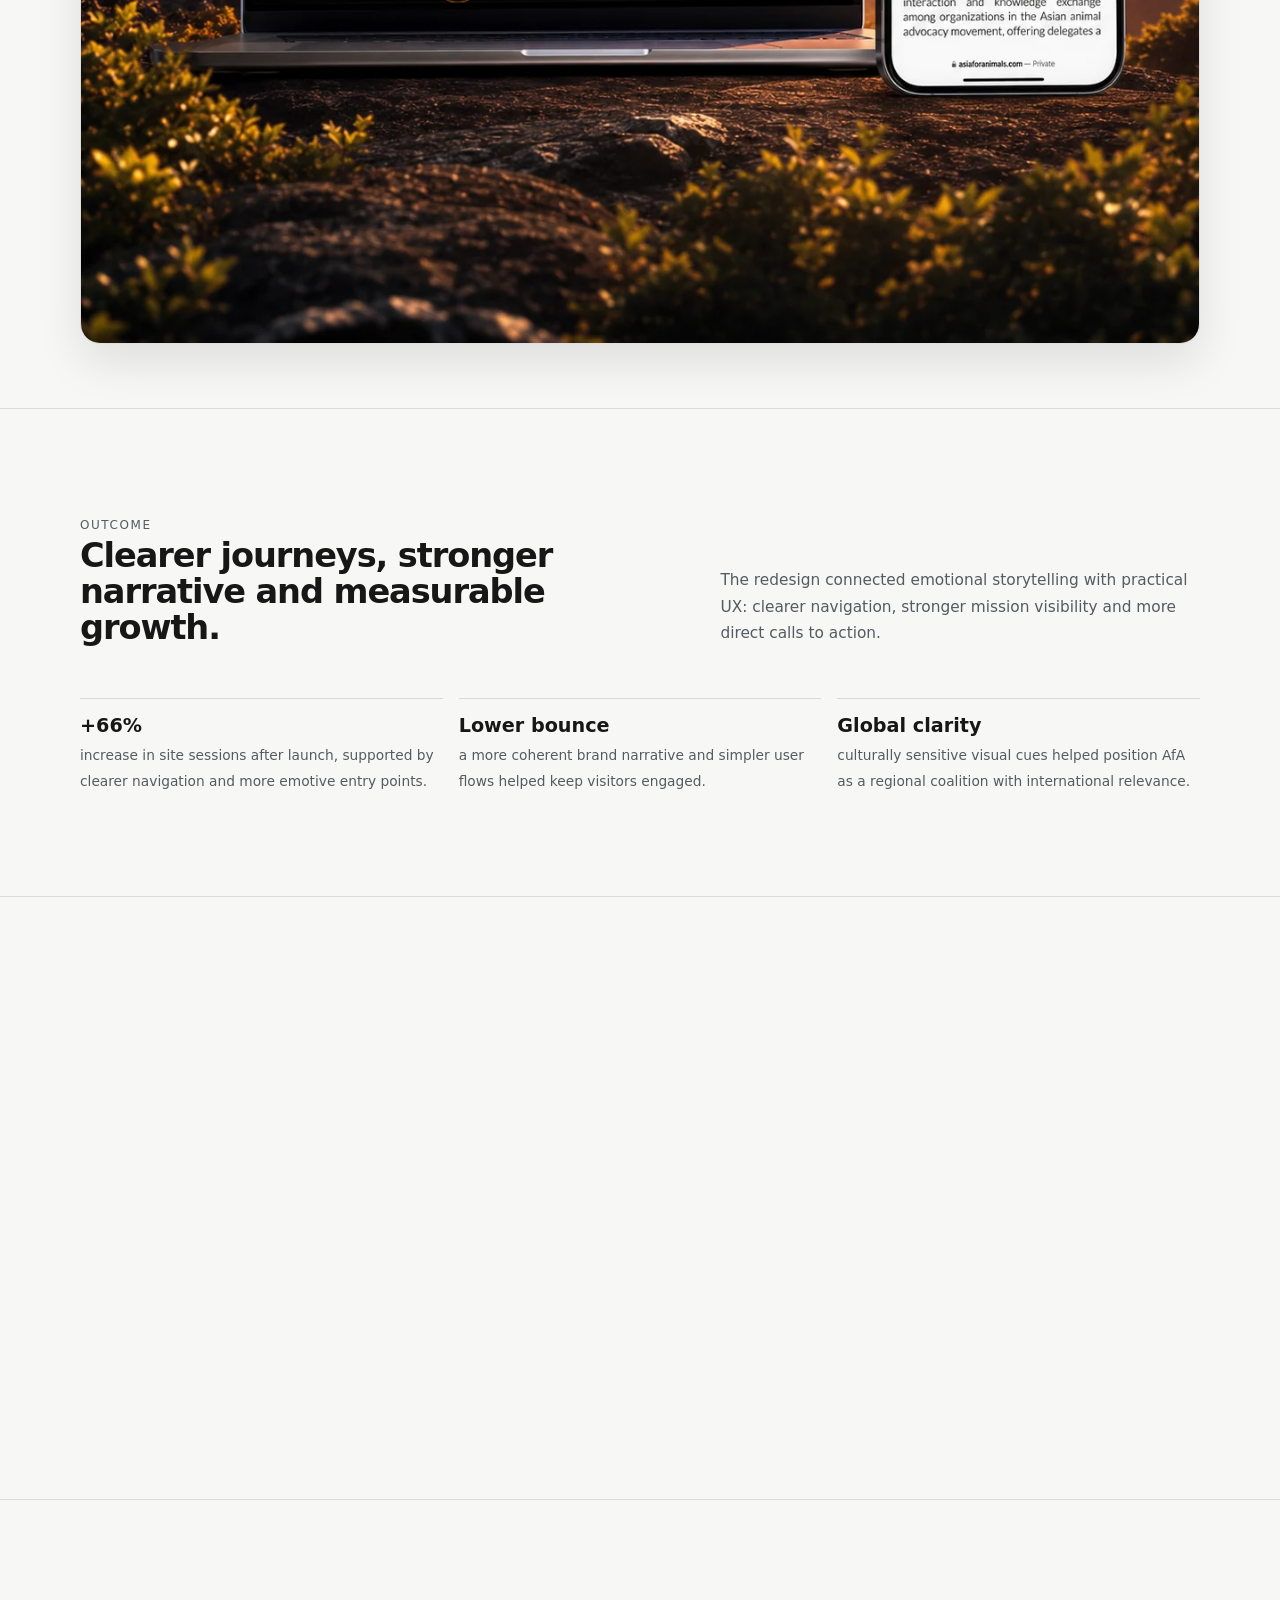
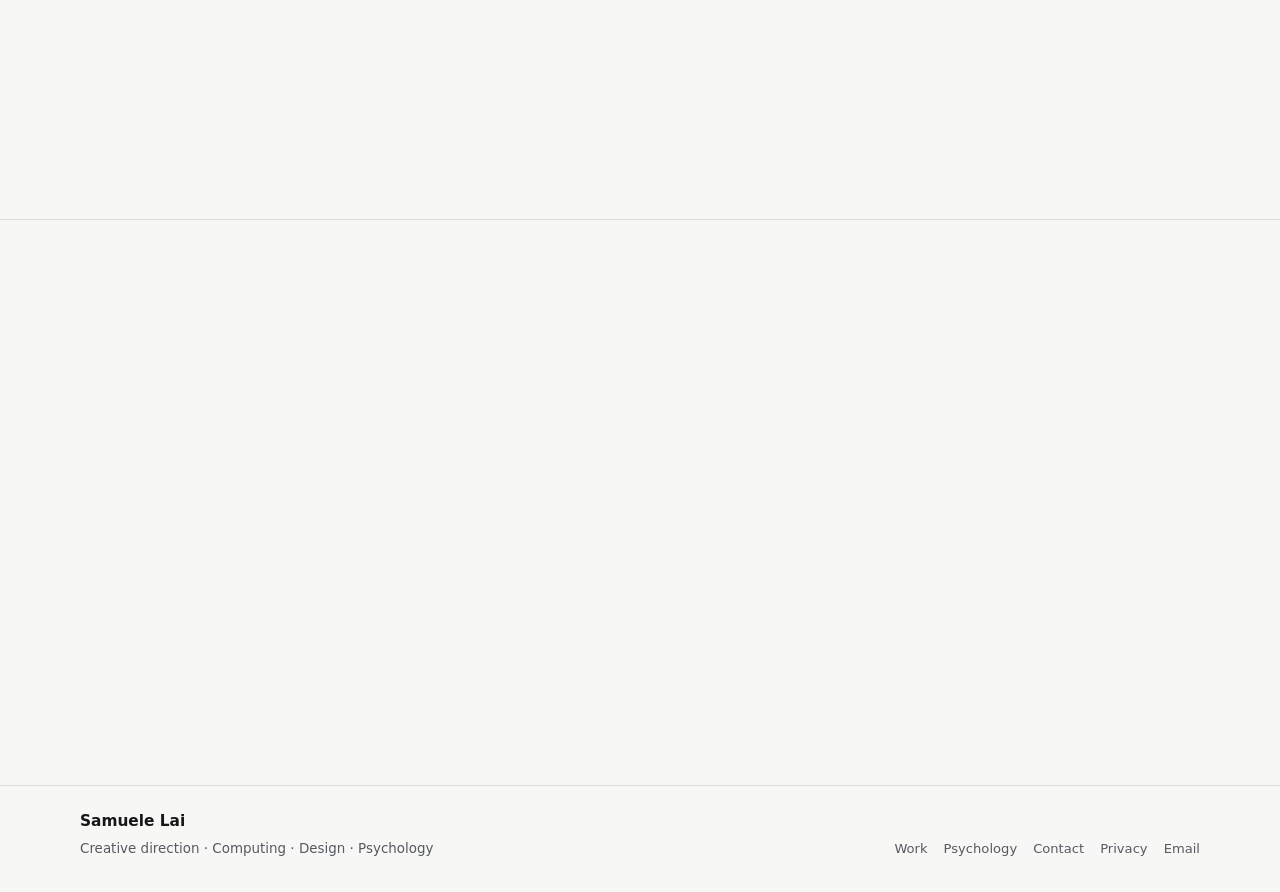
==== commit a73b6dd8: "Improve mobile menu with hamburger and neutral styling" ====
--- a/case-study-afa.html
+++ b/case-study-afa.html
@@ -31,8 +31,8 @@
 <meta content="assets/img/og image.svg" property="og:image"/>
 <link href="assets/img/mark.svg" rel="icon" type="image/svg+xml"/>
 <link href="manifest.webmanifest" rel="manifest"/>
-<link href="assets/css/styles.css?v=stable-simple-no-audio-1" rel="stylesheet"/>
-<script defer="" src="assets/js/main.js?v=stable-simple-no-audio-1"></script>
+<link href="assets/css/styles.css?v=mobile-hamburger-no-gold-2" rel="stylesheet"/>
+<script defer="" src="assets/js/main.js?v=mobile-hamburger-no-gold-2"></script>
 <meta content="Asia for Animals case study by Samuele Lai: UI/UX, no code development, design system and donation focused digital strategy." name="description"/>
 <meta content="Asia for Animals: Case Study" property="og:title"/>
 <meta content="Asia for Animals case study by Samuele Lai: UI/UX, no code development, design system and donation focused digital strategy." property="og:description"/>
@@ -49,10 +49,10 @@
   .sl-mobile-menu-panel{min-height:100dvh;display:grid;grid-template-rows:auto 1fr auto;padding:1.1rem 1.2rem 2rem;gap:2.2rem}
   .sl-mobile-menu-top{display:flex;align-items:center;justify-content:space-between;gap:1rem}
   .sl-mobile-menu-logo{width:min(150px,42vw);height:auto}
-  .sl-mobile-menu-close{width:3.6rem;height:3.6rem;border:0;border-radius:999px;background:#c8a86e;color:#050505;font-size:2.2rem;line-height:1;cursor:pointer;-webkit-tap-highlight-color:transparent}
+  .sl-mobile-menu-close{width:3.6rem;height:3.6rem;border:0;border-radius:999px;background:var(--surface);color:#050505;font-size:2.2rem;line-height:1;cursor:pointer;-webkit-tap-highlight-color:transparent}
   .sl-mobile-menu-links{display:grid;align-content:center;gap:0;border-top:1px solid var(--line)}
   .sl-mobile-menu-link{display:flex;align-items:center;justify-content:space-between;gap:1rem;padding:1.1rem 0;border-bottom:1px solid var(--line);color:var(--text);text-decoration:none;text-transform:uppercase;letter-spacing:.18em;font-size:clamp(1.25rem,6.5vw,2.1rem);font-weight:700}
-  .sl-mobile-menu-link span:last-child{color:#c8a86e;font-size:1.5rem;letter-spacing:0}
+  .sl-mobile-menu-link span:last-child{color:var(--muted);font-size:1.5rem;letter-spacing:0}
   .sl-mobile-menu-bottom{display:grid;gap:1.2rem;border-top:1px solid var(--line);padding-top:1.2rem}
   .sl-mobile-menu-label{margin:0 0 .6rem;color:var(--muted);text-transform:uppercase;letter-spacing:.17em;font-size:.7rem}
   .sl-mobile-menu-controls{display:grid;grid-template-columns:1fr 1fr;gap:.65rem}
@@ -63,6 +63,95 @@
   .sl-mobile-menu-panel{padding-inline:1rem}
   .sl-mobile-menu-controls{grid-template-columns:1fr}
   .sl-mobile-menu-link{font-size:clamp(1.1rem,6vw,1.65rem)}
+}
+</style>
+<style id="sl-mobile-hamburger-no-gold-css">
+@media (max-width:980px){
+  .sl-mobile-menu-trigger{
+    width:3.05rem!important;
+    min-width:3.05rem!important;
+    height:3.05rem!important;
+    min-height:3.05rem!important;
+    padding:0!important;
+    border:1px solid var(--line)!important;
+    border-radius:999px!important;
+    background:color-mix(in srgb,var(--bg) 78%,transparent)!important;
+    color:var(--text)!important;
+  }
+
+  .hamburger-lines{
+    width:1.12rem;
+    height:.82rem;
+    display:grid;
+    align-content:space-between;
+  }
+
+  .hamburger-lines span{
+    display:block;
+    width:100%;
+    height:1.5px;
+    border-radius:999px;
+    background:currentColor;
+    transform-origin:center;
+    transition:transform .18s ease,opacity .18s ease;
+  }
+
+  body.sl-menu-open .hamburger-lines span:nth-child(1){
+    transform:translateY(.34rem) rotate(45deg);
+  }
+
+  body.sl-menu-open .hamburger-lines span:nth-child(2){
+    opacity:0;
+  }
+
+  body.sl-menu-open .hamburger-lines span:nth-child(3){
+    transform:translateY(-.34rem) rotate(-45deg);
+  }
+
+  .sl-mobile-menu{
+    background:
+      linear-gradient(90deg,color-mix(in srgb,var(--bg) 86%,transparent) 0%,color-mix(in srgb,var(--bg) 98%,transparent) 45%,var(--bg) 100%),
+      radial-gradient(circle at 82% 12%,color-mix(in srgb,var(--text) 7%,transparent),transparent 28rem),
+      var(--bg)!important;
+  }
+
+  .sl-mobile-menu-close{
+    border:1px solid var(--line)!important;
+    background:var(--surface)!important;
+    color:var(--text)!important;
+    box-shadow:none!important;
+  }
+
+  .sl-mobile-menu-link span:last-child{
+    color:var(--muted)!important;
+  }
+
+  .sl-mobile-menu-control.is-active{
+    background:var(--text)!important;
+    color:var(--bg)!important;
+    border-color:var(--text)!important;
+  }
+
+  .sl-mobile-menu-control{
+    background:var(--surface)!important;
+    color:var(--text)!important;
+  }
+
+  a:focus-visible,
+  button:focus-visible{
+    outline:2px solid currentColor!important;
+    outline-offset:3px!important;
+  }
+}
+
+@media (max-width:430px){
+  .sl-mobile-menu-top{padding-top:.35rem;}
+  .sl-mobile-menu-trigger{
+    width:2.9rem!important;
+    min-width:2.9rem!important;
+    height:2.9rem!important;
+    min-height:2.9rem!important;
+  }
 }
 </style>
 </head>
@@ -93,7 +182,13 @@
       </div>
       <button aria-label="Toggle dyslexia-friendly reading mode" aria-pressed="false" class="icon-button" data-dyslexia-toggle="" data-i18n="ui.dyslexia" type="button">Dyslexia</button>
       <button aria-label="Switch colour theme" class="icon-button" data-i18n="ui.dark" data-theme-toggle="" type="button">Dark</button>
-      <button class="sl-mobile-menu-trigger" data-sl-menu-open type="button" aria-controls="slMobileMenu" aria-expanded="false">Menu</button>
+      <button class="sl-mobile-menu-trigger" data-sl-menu-open type="button" aria-controls="slMobileMenu" aria-expanded="false" aria-label="Open mobile menu">
+  <span class="hamburger-lines" aria-hidden="true">
+    <span></span>
+    <span></span>
+    <span></span>
+  </span>
+</button>
     </div>
   </div>
 </header>
